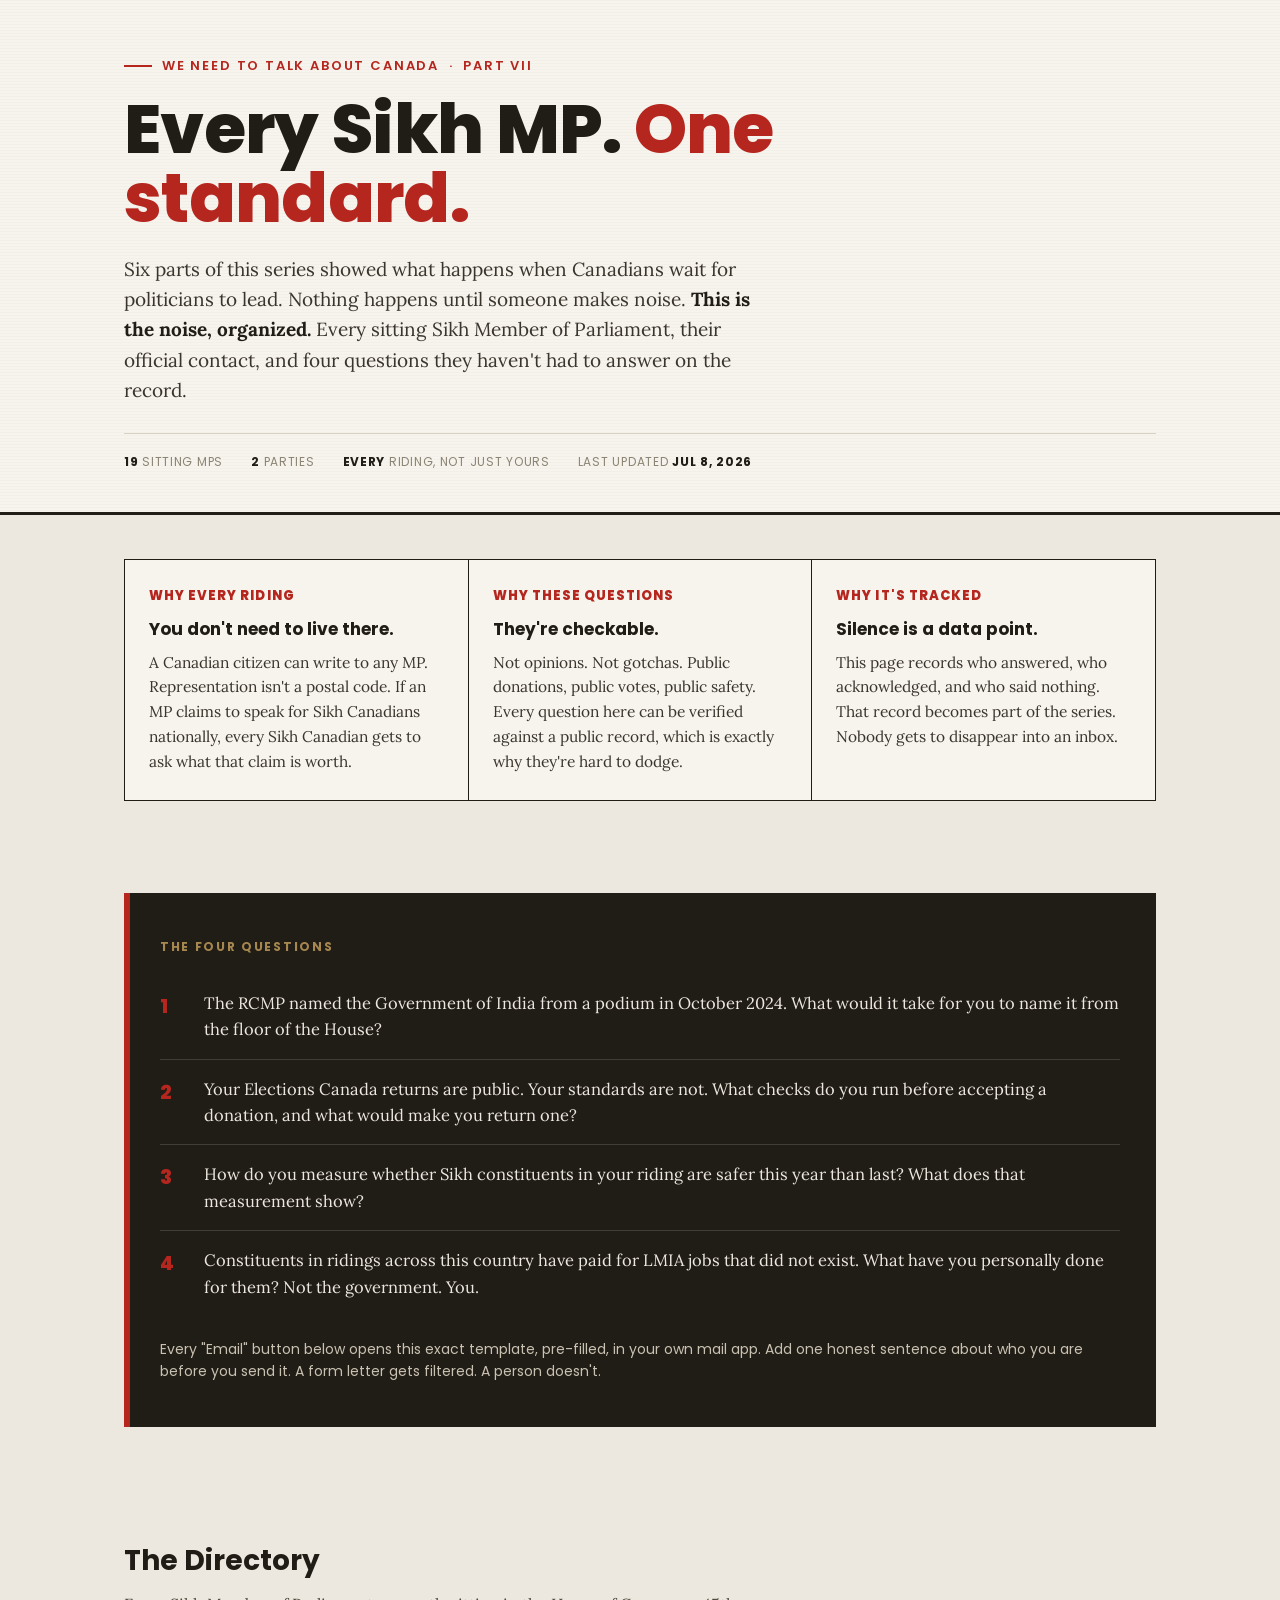
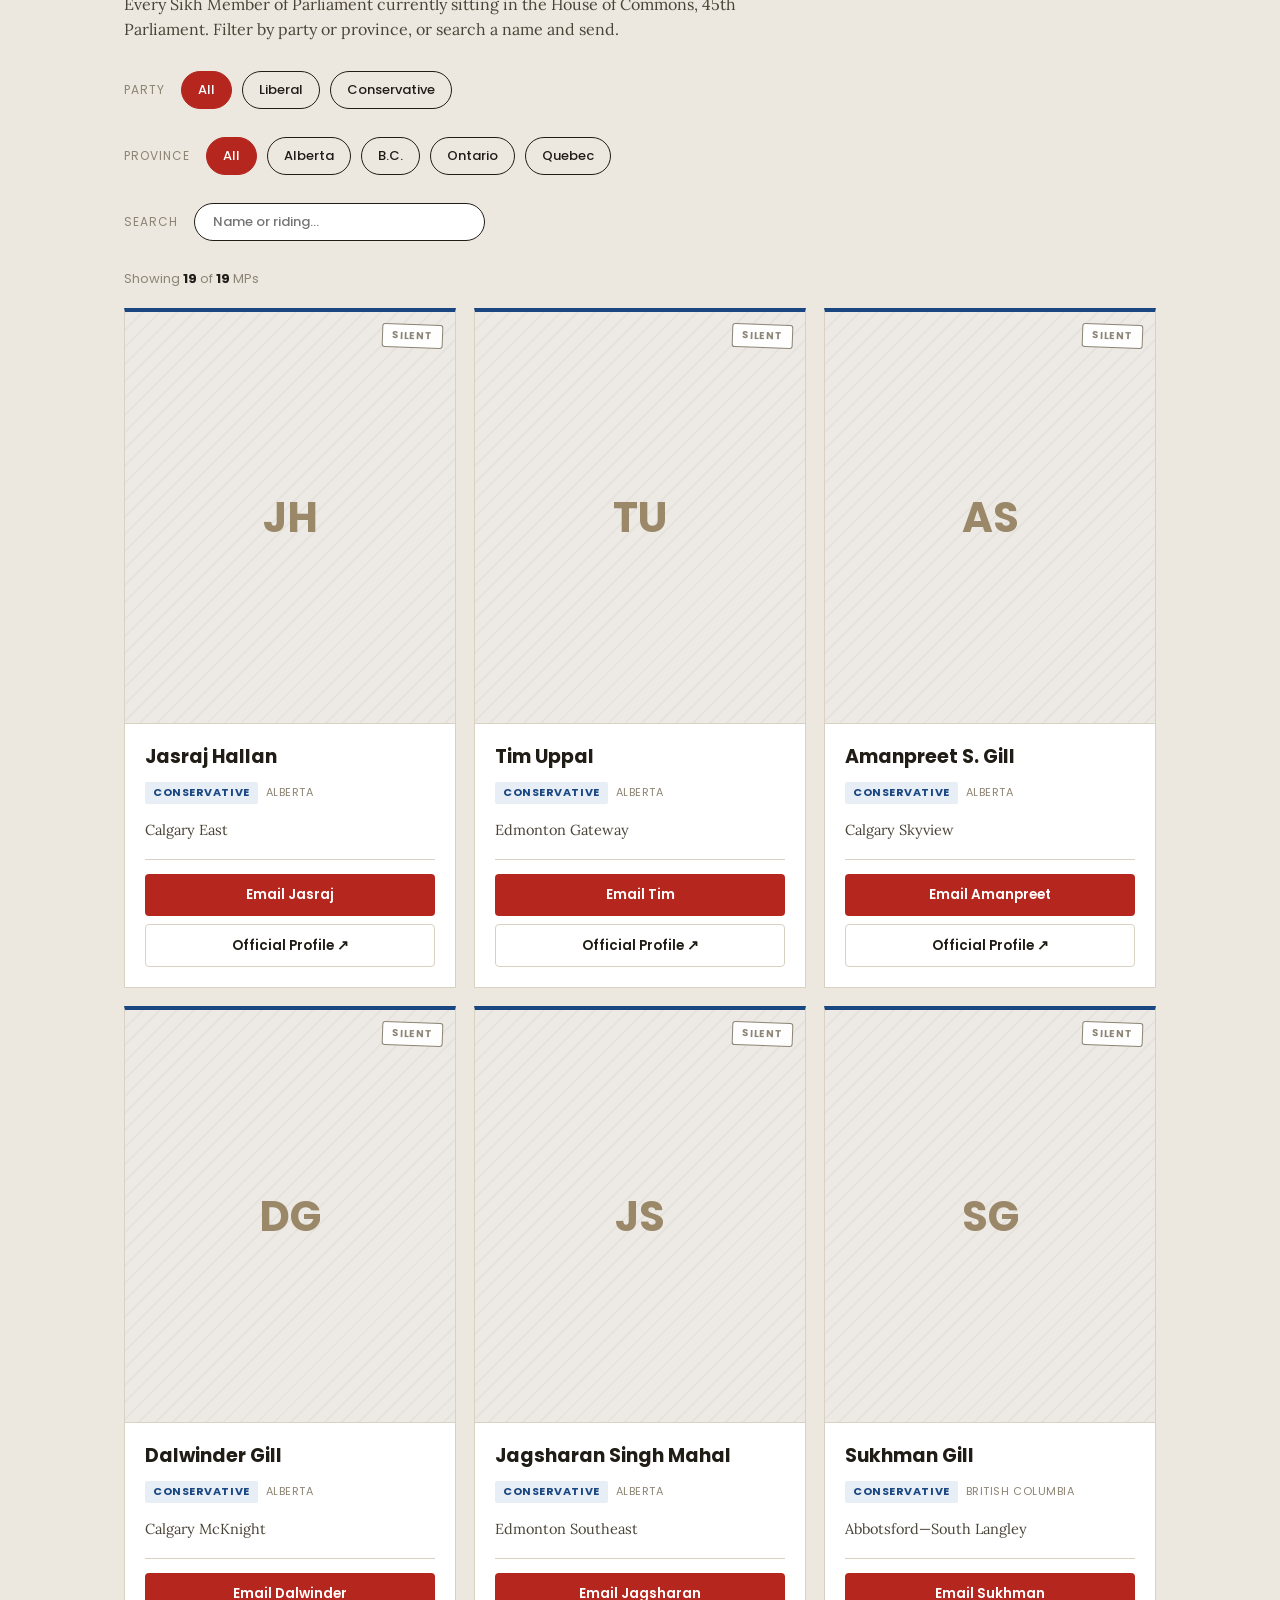
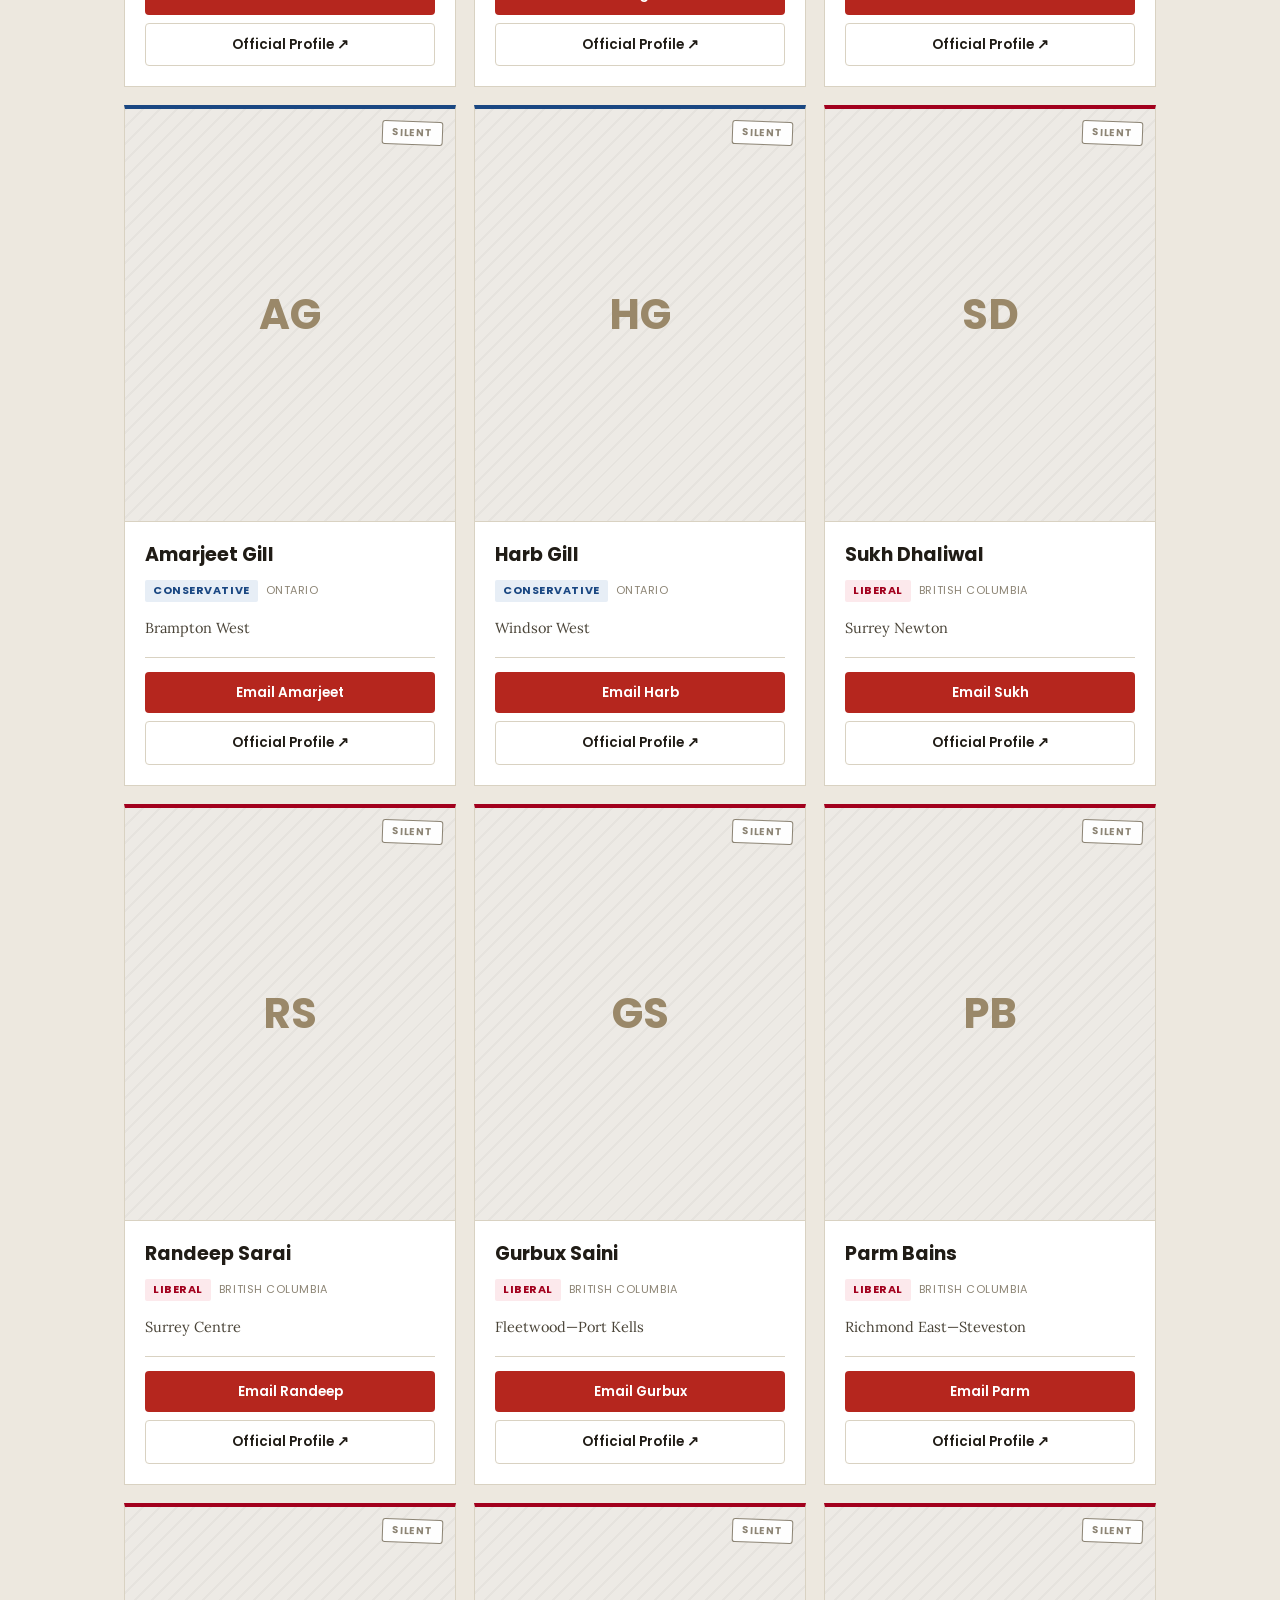
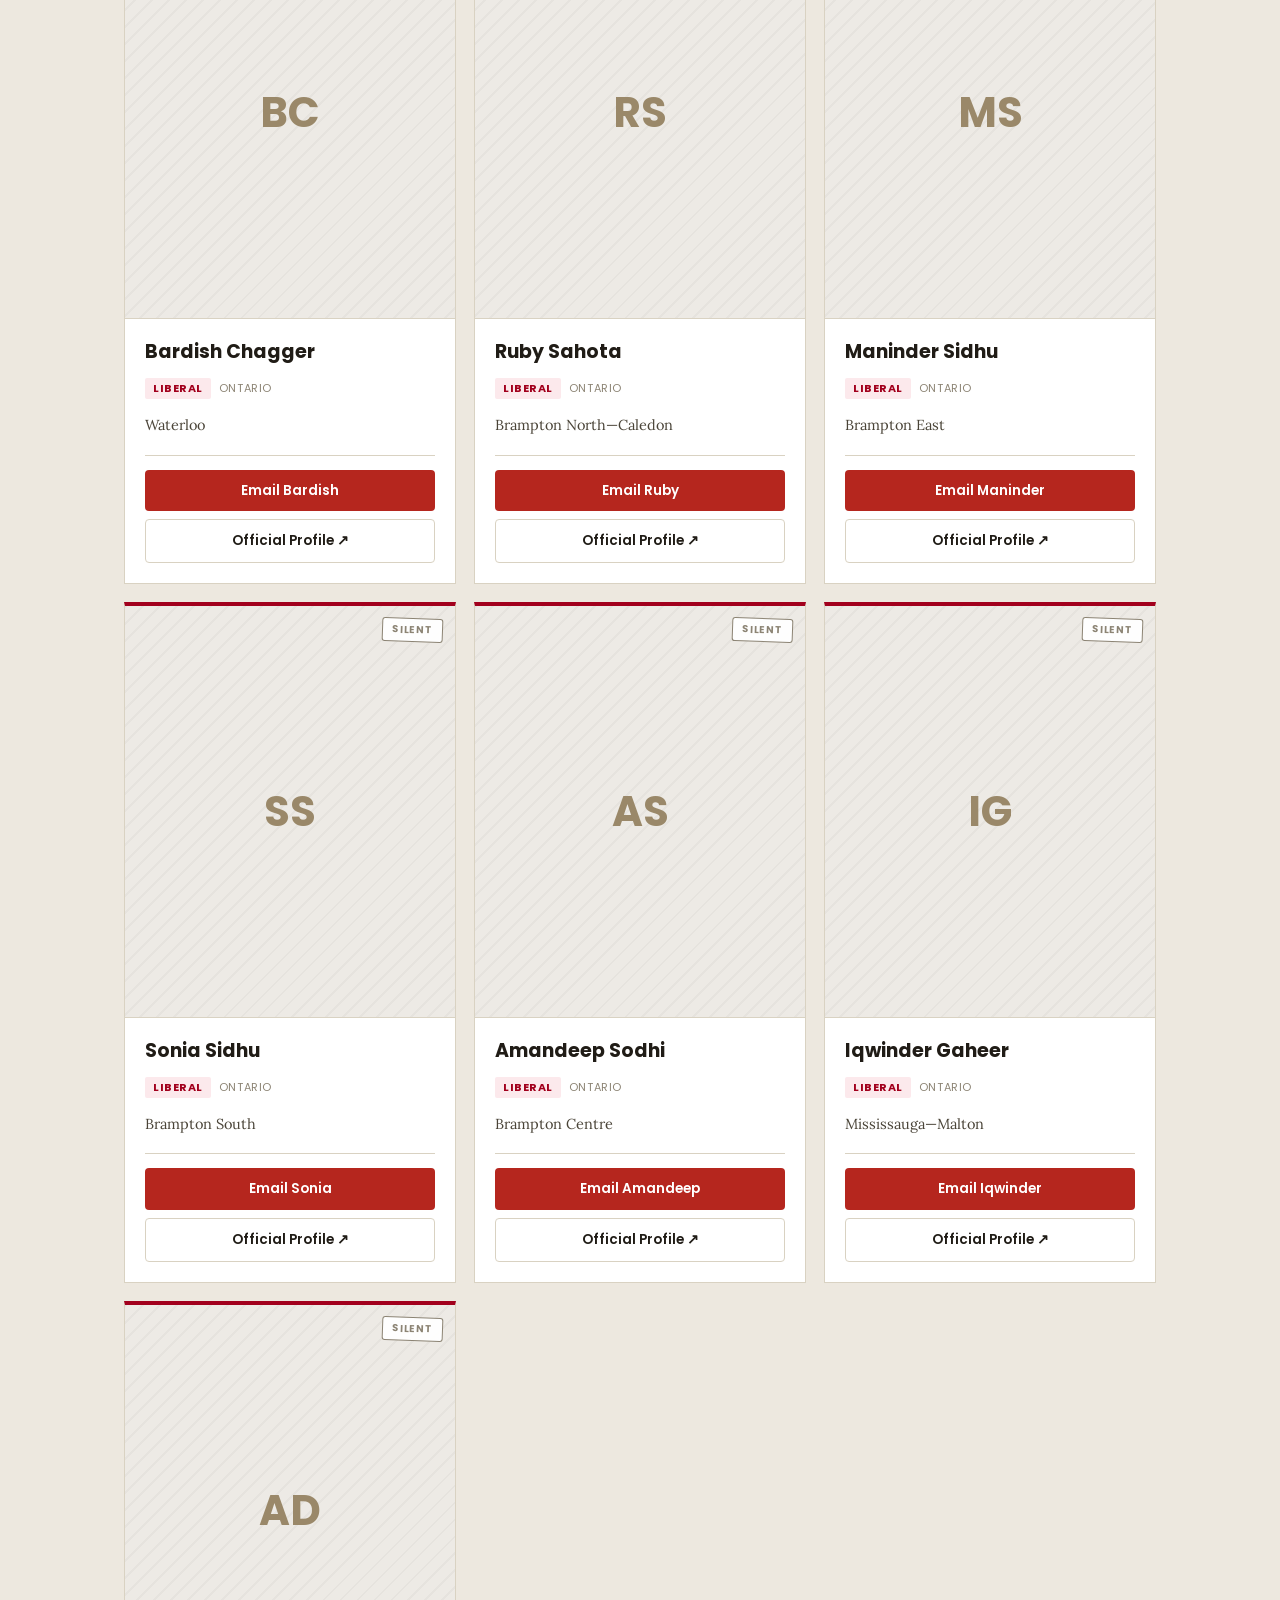
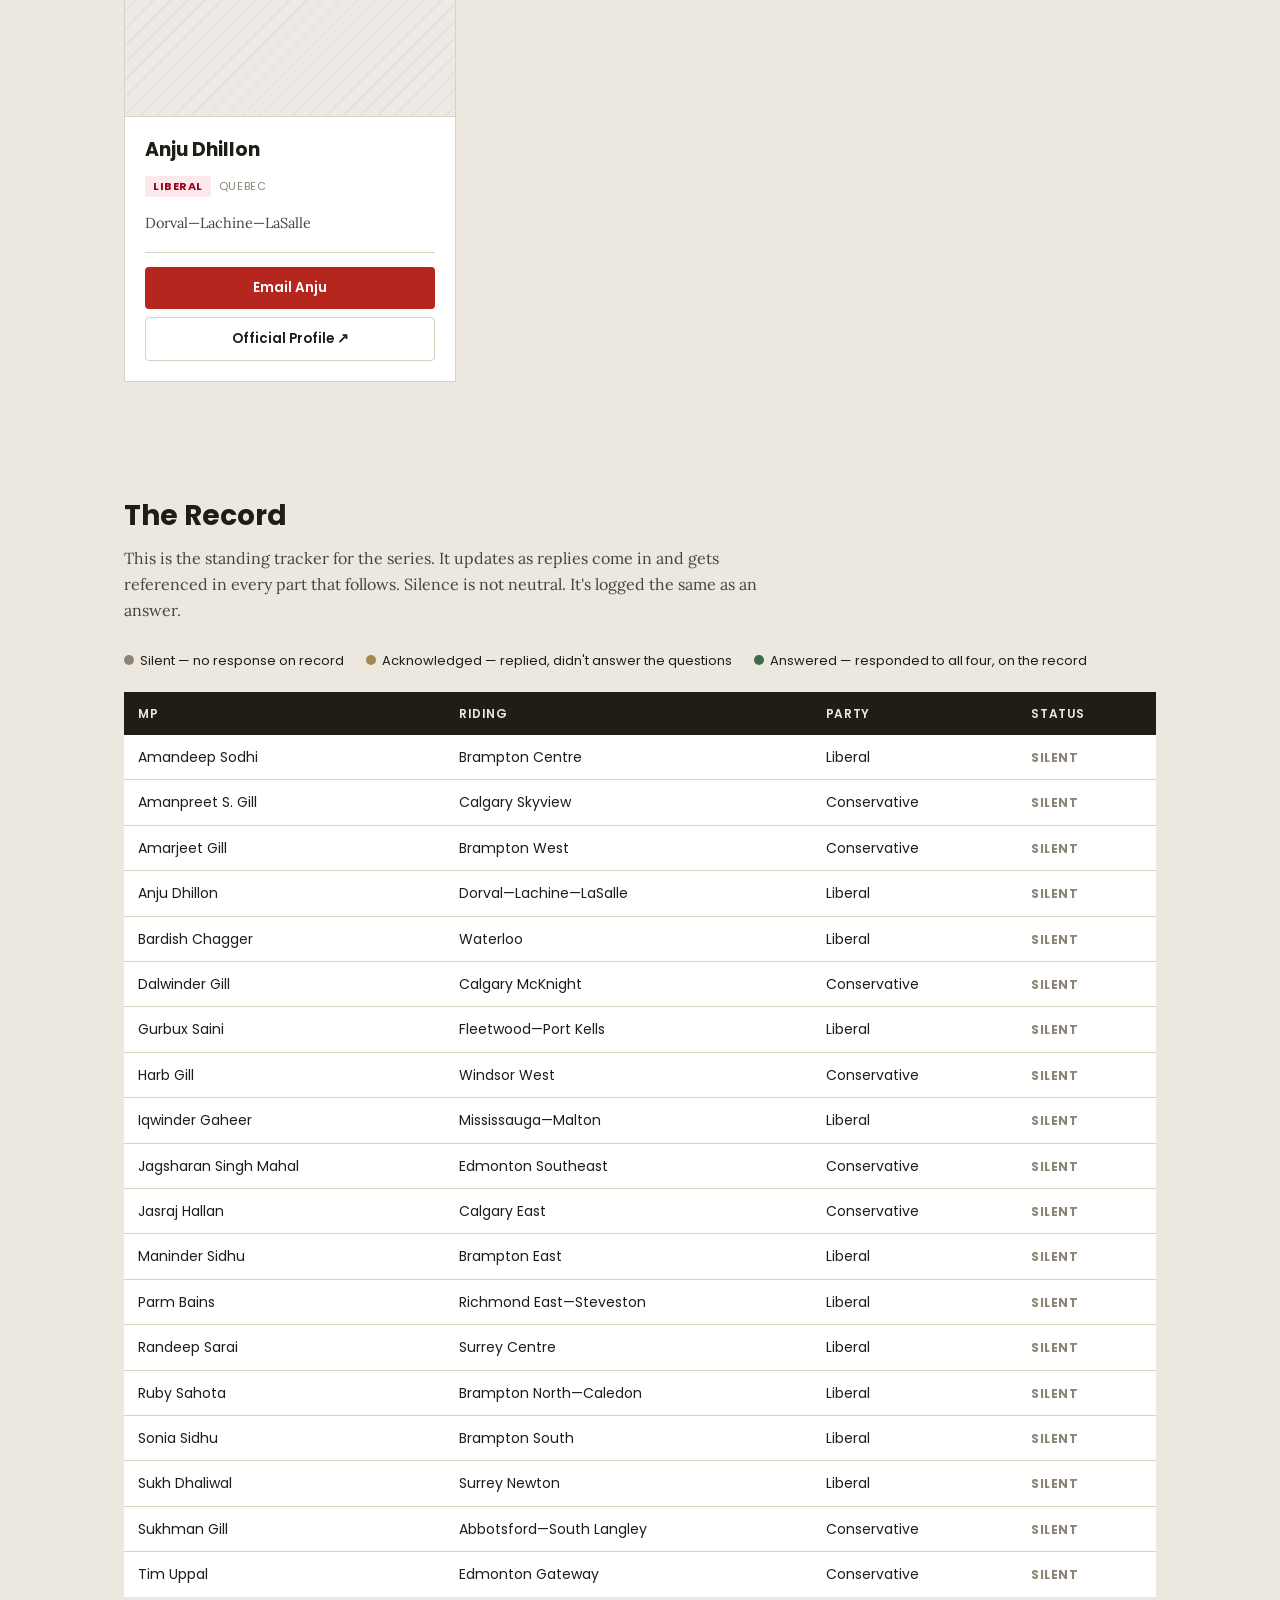
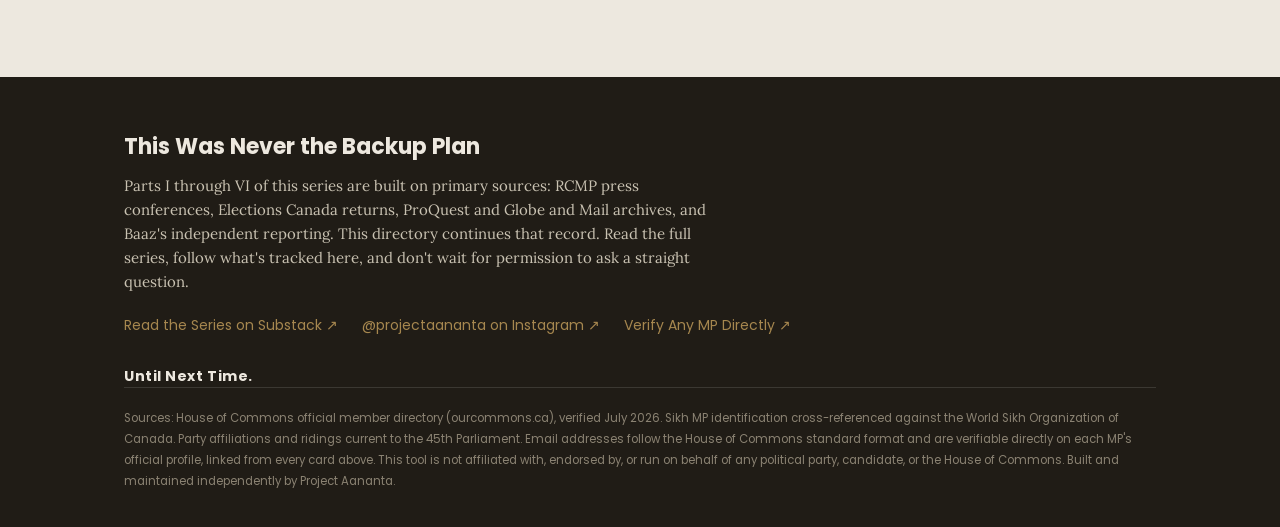
==== index.html @ 853f6602 "Rename index(2).html to index.html" ====
<!DOCTYPE html>
<html lang="en">
<head>
<meta charset="UTF-8">
<meta name="viewport" content="width=device-width, initial-scale=1.0">
<title>The Standard — We Need to Talk About Canada</title>
<meta name="description" content="Every sitting Sikh Member of Parliament in Canada, in one place. Ask where they stand on foreign interference, donations, and Sikh Canadian safety.">
<link rel="preconnect" href="https://fonts.googleapis.com">
<link rel="preconnect" href="https://fonts.gstatic.com" crossorigin>
<link href="https://fonts.googleapis.com/css2?family=Poppins:wght@400;500;600;700;800&family=Lora:ital,wght@0,400;0,500;0,600;1,400&display=swap" rel="stylesheet">
<style>
  :root{
    --cream:#EDE8DF;
    --paper:#F7F4EE;
    --ink:#201C16;
    --red:#B5261E;
    --red-deep:#8C1B15;
    --brass:#A6874F;
    --line:#D9D2C2;
    --white:#FFFFFF;
    --silent:#8C8474;
    --answered:#3F6B4C;
    --ack:#A6874F;
  }
  *{box-sizing:border-box; margin:0; padding:0;}
  html{scroll-behavior:smooth;}
  body{
    background:var(--cream);
    color:var(--ink);
    font-family:'Lora', serif;
    line-height:1.6;
    -webkit-font-smoothing:antialiased;
  }
  ::selection{background:var(--red); color:var(--white);}
  a{color:inherit;}
  .wrap{max-width:1080px; margin:0 auto; padding:0 24px;}

  /* ---------- MASTHEAD ---------- */
  header.masthead{
    border-bottom:3px solid var(--ink);
    background:
      repeating-linear-gradient(180deg, rgba(0,0,0,0.02) 0px, rgba(0,0,0,0.02) 1px, transparent 1px, transparent 3px),
      var(--paper);
    padding:56px 0 40px;
  }
  .eyebrow{
    font-family:'Poppins', sans-serif;
    font-weight:600;
    font-size:13px;
    letter-spacing:.14em;
    text-transform:uppercase;
    color:var(--red);
    display:flex;
    align-items:center;
    gap:10px;
    margin-bottom:18px;
  }
  .eyebrow::before{
    content:"";
    width:28px; height:2px;
    background:var(--red);
    display:inline-block;
  }
  h1.title{
    font-family:'Poppins', sans-serif;
    font-weight:800;
    font-size:clamp(38px, 6vw, 68px);
    line-height:1.02;
    letter-spacing:-.01em;
    margin-bottom:20px;
    max-width:820px;
  }
  h1.title em{
    font-style:normal;
    color:var(--red);
  }
  .dek{
    font-family:'Lora', serif;
    font-size:19px;
    max-width:640px;
    color:#3a352c;
    margin-bottom:28px;
  }
  .dek strong{color:var(--ink);}
  .masthead-meta{
    display:flex; flex-wrap:wrap; gap:28px;
    font-family:'Poppins', sans-serif;
    font-size:12px;
    letter-spacing:.06em;
    text-transform:uppercase;
    color:var(--silent);
    border-top:1px solid var(--line);
    padding-top:18px;
  }
  .masthead-meta b{color:var(--ink);}

  /* ---------- SECTION GENERIC ---------- */
  section{padding:56px 0;}
  section.tight{padding:36px 0;}
  h2.section-title{
    font-family:'Poppins', sans-serif;
    font-weight:700;
    font-size:28px;
    margin-bottom:8px;
  }
  .section-sub{
    color:#4a4438;
    max-width:680px;
    margin-bottom:28px;
  }

  /* ---------- WHY / HOW IT WORKS ---------- */
  .principle-row{
    display:grid;
    grid-template-columns:repeat(3, 1fr);
    gap:1px;
    background:var(--ink);
    border:1px solid var(--ink);
    margin-top:8px;
  }
  .principle{
    background:var(--paper);
    padding:26px 24px;
  }
  .principle .num{
    font-family:'Poppins', sans-serif;
    font-weight:800;
    font-size:13px;
    color:var(--red);
    letter-spacing:.08em;
    margin-bottom:10px;
  }
  .principle p{font-size:15.5px; color:#3a352c;}
  .principle strong{color:var(--ink); font-family:'Poppins',sans-serif; font-size:17px; display:block; margin-bottom:6px;}

  /* ---------- THE QUESTIONS ---------- */
  .questions-block{
    background:var(--ink);
    color:var(--cream);
    padding:44px 36px;
    position:relative;
  }
  .questions-block::before{
    content:"";
    position:absolute; top:0; left:0; bottom:0;
    width:6px;
    background:var(--red);
  }
  .questions-block h3{
    font-family:'Poppins', sans-serif;
    font-size:12px;
    letter-spacing:.14em;
    text-transform:uppercase;
    color:var(--brass);
    margin-bottom:18px;
  }
  .q-list{list-style:none;}
  .q-list li{
    display:flex;
    gap:16px;
    padding:16px 0;
    border-top:1px solid rgba(255,255,255,.14);
    font-size:16.5px;
  }
  .q-list li:first-child{border-top:none;}
  .q-num{
    font-family:'Poppins', sans-serif;
    font-weight:800;
    font-size:20px;
    color:var(--red);
    min-width:28px;
  }
  .questions-note{
    margin-top:22px;
    font-size:14px;
    color:#c9c2b2;
    font-family:'Poppins', sans-serif;
    line-height:1.6;
  }

  /* ---------- CONTROLS ---------- */
  .controls{
    display:flex; flex-wrap:wrap;
    gap:10px;
    margin-bottom:28px;
    align-items:center;
  }
  .controls .label{
    font-family:'Poppins', sans-serif;
    font-size:12px;
    text-transform:uppercase;
    letter-spacing:.08em;
    color:var(--silent);
    margin-right:6px;
  }
  button.filter-btn, input.search-box{
    font-family:'Poppins', sans-serif;
    font-size:13px;
    font-weight:500;
    border:1.5px solid var(--ink);
    background:transparent;
    color:var(--ink);
    padding:8px 16px;
    border-radius:20px;
    cursor:pointer;
    transition:.15s;
  }
  button.filter-btn:hover{background:var(--ink); color:var(--cream);}
  button.filter-btn.active{background:var(--red); border-color:var(--red); color:var(--white);}
  input.search-box{
    border-radius:20px;
    padding:8px 18px;
    min-width:220px;
    background:var(--white);
  }
  input.search-box:focus{outline:2px solid var(--red); outline-offset:1px;}

  .count-line{
    font-family:'Poppins', sans-serif;
    font-size:13px;
    color:var(--silent);
    margin-bottom:18px;
  }
  .count-line b{color:var(--ink);}

  /* ---------- MP GRID ---------- */
  .mp-grid{
    display:grid;
    grid-template-columns:repeat(auto-fill, minmax(280px, 1fr));
    gap:18px;
  }
  .mp-card{
    background:var(--white);
    border:1px solid var(--line);
    border-top:4px solid var(--brass);
    padding:0 20px 20px;
    display:flex;
    flex-direction:column;
    gap:10px;
    position:relative;
  }
  .mp-card.party-lib{border-top-color:#A2001D;}
  .mp-card.party-cpc{border-top-color:#1A4782;}

  .mp-photo-wrap{
    position:relative;
    margin:0 -20px 4px;
    aspect-ratio:4/5;
    overflow:hidden;
    background:var(--cream);
    border-bottom:1px solid var(--line);
  }
  .mp-photo{
    width:100%; height:100%;
    object-fit:contain;
    object-position:center;
    display:block;
    filter:grayscale(45%) contrast(1.02);
    transition:filter .2s;
  }
  .mp-card:hover .mp-photo{filter:grayscale(0%) contrast(1.02);}
  .mp-photo-fallback{
    display:flex;
    align-items:center;
    justify-content:center;
    font-family:'Poppins', sans-serif;
    font-weight:700;
    font-size:42px;
    color:var(--brass);
    background:
      repeating-linear-gradient(135deg, rgba(0,0,0,0.03) 0px, rgba(0,0,0,0.03) 2px, transparent 2px, transparent 12px),
      var(--cream);
  }

  .status-stamp{
    position:absolute;
    top:12px; right:12px;
    font-family:'Poppins', sans-serif;
    font-size:10px;
    font-weight:700;
    letter-spacing:.08em;
    text-transform:uppercase;
    padding:3px 9px;
    background:rgba(255,255,255,.95);
    border:1.5px solid var(--silent);
    color:var(--silent);
    border-radius:3px;
    transform:rotate(2deg);
  }
  .status-stamp.answered{border-color:var(--answered); color:var(--answered);}
  .status-stamp.acknowledged{border-color:var(--ack); color:var(--ack);}

  .mp-name{
    font-family:'Poppins', sans-serif;
    font-weight:700;
    font-size:19px;
    padding-top:4px;
  }
  .mp-riding{
    font-size:14.5px;
    color:#4a4438;
  }
  .mp-meta{
    display:flex; gap:8px; align-items:center;
    font-family:'Poppins', sans-serif;
    font-size:11px;
    text-transform:uppercase;
    letter-spacing:.05em;
    color:var(--silent);
    margin-bottom:4px;
  }
  .party-tag{
    font-weight:700;
    padding:2px 8px;
    border-radius:2px;
  }
  .party-tag.lib{background:#FCE9EC; color:#A2001D;}
  .party-tag.cpc{background:#E7EEF6; color:#1A4782;}

  .mp-actions{
    display:flex; flex-direction:column; gap:8px;
    margin-top:8px;
    border-top:1px solid var(--line);
    padding-top:14px;
  }
  .btn{
    font-family:'Poppins', sans-serif;
    font-size:13.5px;
    font-weight:600;
    text-align:center;
    padding:10px 14px;
    border-radius:4px;
    text-decoration:none;
    display:block;
    transition:.15s;
  }
  .btn-primary{
    background:var(--red);
    color:var(--white);
  }
  .btn-primary:hover{background:var(--red-deep);}
  .btn-ghost{
    border:1.5px solid var(--line);
    color:var(--ink);
  }
  .btn-ghost:hover{border-color:var(--ink);}

  .no-results{
    font-family:'Poppins', sans-serif;
    color:var(--silent);
    padding:40px 0;
    text-align:center;
    grid-column:1/-1;
  }

  /* ---------- TRACKER ---------- */
  .tracker-legend{
    display:flex; gap:22px; flex-wrap:wrap;
    margin-bottom:20px;
    font-family:'Poppins', sans-serif;
    font-size:13px;
  }
  .legend-dot{
    display:inline-block; width:10px; height:10px; border-radius:50%;
    margin-right:6px;
  }
  .dot-silent{background:var(--silent);}
  .dot-ack{background:var(--ack);}
  .dot-answered{background:var(--answered);}

  table.tracker{
    width:100%;
    border-collapse:collapse;
    font-family:'Poppins', sans-serif;
    font-size:14px;
    background:var(--white);
  }
  table.tracker th{
    text-align:left;
    padding:12px 14px;
    background:var(--ink);
    color:var(--cream);
    font-weight:600;
    font-size:12px;
    letter-spacing:.05em;
    text-transform:uppercase;
  }
  table.tracker td{
    padding:11px 14px;
    border-bottom:1px solid var(--line);
  }
  table.tracker tr:last-child td{border-bottom:none;}
  .tstatus{
    font-weight:700;
    font-size:12px;
    text-transform:uppercase;
    letter-spacing:.04em;
  }
  .tstatus.silent{color:var(--silent);}
  .tstatus.acknowledged{color:var(--ack);}
  .tstatus.answered{color:var(--answered);}

  /* ---------- FOOTER ---------- */
  footer{
    background:var(--ink);
    color:var(--cream);
    padding:52px 0 36px;
    margin-top:24px;
  }
  footer .foot-title{
    font-family:'Poppins', sans-serif;
    font-weight:700;
    font-size:22px;
    margin-bottom:10px;
  }
  footer p{color:#c9c2b2; max-width:600px; margin-bottom:20px; font-size:15px;}
  footer .foot-links{
    display:flex; gap:24px; flex-wrap:wrap;
    font-family:'Poppins', sans-serif;
    font-size:14px;
    margin-bottom:28px;
  }
  footer .foot-links a{
    color:var(--brass);
    text-decoration:none;
    border-bottom:1px solid transparent;
  }
  footer .foot-links a:hover{border-color:var(--brass);}
  .foot-sources{
    font-family:'Poppins', sans-serif;
    font-size:11.5px;
    color:#8a8272;
    border-top:1px solid rgba(255,255,255,.12);
    padding-top:20px;
    line-height:1.8;
  }
  .until-next-time{
    font-family:'Poppins', sans-serif;
    font-weight:700;
    font-size:14px;
    color:var(--cream);
    letter-spacing:.04em;
    margin-top:24px;
  }

  @media (max-width: 720px){
    .principle-row{grid-template-columns:1fr;}
    header.masthead{padding:40px 0 30px;}
    .mp-grid{grid-template-columns:repeat(auto-fill, minmax(240px, 1fr));}
    .questions-block{padding:32px 22px;}
  }
  @media (max-width: 480px){
    .mp-grid{grid-template-columns:1fr;}
    .wrap{padding:0 16px;}
    .controls{gap:8px;}
    input.search-box{min-width:0; width:100%;}
  }
</style>
</head>
<body>

<header class="masthead">
  <div class="wrap">
    <div class="eyebrow">We Need to Talk About Canada &nbsp;·&nbsp; Part VII</div>
    <h1 class="title">Every Sikh MP. <em>One standard.</em></h1>
    <p class="dek">Six parts of this series showed what happens when Canadians wait for politicians to lead. Nothing happens until someone makes noise. <strong>This is the noise, organized.</strong> Every sitting Sikh Member of Parliament, their official contact, and four questions they haven't had to answer on the record.</p>
    <div class="masthead-meta">
      <span><b>19</b> sitting MPs</span>
      <span><b>2</b> parties</span>
      <span><b>Every</b> riding, not just yours</span>
      <span>Last updated <b>Jul 8, 2026</b></span>
    </div>
  </div>
</header>

<section class="tight">
  <div class="wrap">
    <div class="principle-row">
      <div class="principle">
        <div class="num">WHY EVERY RIDING</div>
        <p><strong>You don't need to live there.</strong> A Canadian citizen can write to any MP. Representation isn't a postal code. If an MP claims to speak for Sikh Canadians nationally, every Sikh Canadian gets to ask what that claim is worth.</p>
      </div>
      <div class="principle">
        <div class="num">WHY THESE QUESTIONS</div>
        <p><strong>They're checkable.</strong> Not opinions. Not gotchas. Public donations, public votes, public safety. Every question here can be verified against a public record, which is exactly why they're hard to dodge.</p>
      </div>
      <div class="principle">
        <div class="num">WHY IT'S TRACKED</div>
        <p><strong>Silence is a data point.</strong> This page records who answered, who acknowledged, and who said nothing. That record becomes part of the series. Nobody gets to disappear into an inbox.</p>
      </div>
    </div>
  </div>
</section>

<section id="questions">
  <div class="wrap">
    <div class="questions-block">
      <h3>The Four Questions</h3>
      <ul class="q-list">
        <li><span class="q-num">1</span><span>The RCMP named the Government of India from a podium in October 2024. What would it take for you to name it from the floor of the House?</span></li>
        <li><span class="q-num">2</span><span>Your Elections Canada returns are public. Your standards are not. What checks do you run before accepting a donation, and what would make you return one?</span></li>
        <li><span class="q-num">3</span><span>How do you measure whether Sikh constituents in your riding are safer this year than last? What does that measurement show?</span></li>
        <li><span class="q-num">4</span><span>Constituents in ridings across this country have paid for LMIA jobs that did not exist. What have you personally done for them? Not the government. You.</span></li>
      </ul>
      <div class="questions-note">Every "Email" button below opens this exact template, pre-filled, in your own mail app. Add one honest sentence about who you are before you send it. A form letter gets filtered. A person doesn't.</div>
    </div>
  </div>
</section>

<section id="directory">
  <div class="wrap">
    <h2 class="section-title">The Directory</h2>
    <p class="section-sub">Every Sikh Member of Parliament currently sitting in the House of Commons, 45th Parliament. Filter by party or province, or search a name and send.</p>

    <div class="controls">
      <span class="label">Party</span>
      <button class="filter-btn active" data-filter="party" data-value="all">All</button>
      <button class="filter-btn" data-filter="party" data-value="Liberal">Liberal</button>
      <button class="filter-btn" data-filter="party" data-value="Conservative">Conservative</button>
    </div>
    <div class="controls">
      <span class="label">Province</span>
      <button class="filter-btn active" data-filter="province" data-value="all">All</button>
      <button class="filter-btn" data-filter="province" data-value="Alberta">Alberta</button>
      <button class="filter-btn" data-filter="province" data-value="British Columbia">B.C.</button>
      <button class="filter-btn" data-filter="province" data-value="Ontario">Ontario</button>
      <button class="filter-btn" data-filter="province" data-value="Quebec">Quebec</button>
    </div>
    <div class="controls">
      <span class="label">Search</span>
      <input type="text" class="search-box" id="searchBox" placeholder="Name or riding…">
    </div>

    <div class="count-line" id="countLine"></div>

    <div class="mp-grid" id="mpGrid"></div>
  </div>
</section>

<section id="tracker">
  <div class="wrap">
    <h2 class="section-title">The Record</h2>
    <p class="section-sub">This is the standing tracker for the series. It updates as replies come in and gets referenced in every part that follows. Silence is not neutral. It's logged the same as an answer.</p>
    <div class="tracker-legend">
      <span><span class="legend-dot dot-silent"></span>Silent — no response on record</span>
      <span><span class="legend-dot dot-ack"></span>Acknowledged — replied, didn't answer the questions</span>
      <span><span class="legend-dot dot-answered"></span>Answered — responded to all four, on the record</span>
    </div>
    <table class="tracker">
      <thead>
        <tr><th>MP</th><th>Riding</th><th>Party</th><th>Status</th></tr>
      </thead>
      <tbody id="trackerBody"></tbody>
    </table>
  </div>
</section>

<footer>
  <div class="wrap">
    <div class="foot-title">This Was Never the Backup Plan</div>
    <p>Parts I through VI of this series are built on primary sources: RCMP press conferences, Elections Canada returns, ProQuest and Globe and Mail archives, and Baaz's independent reporting. This directory continues that record. Read the full series, follow what's tracked here, and don't wait for permission to ask a straight question.</p>
    <div class="foot-links">
      <a href="#" target="_blank">Read the Series on Substack &#8599;</a>
      <a href="https://instagram.com/projectaananta" target="_blank">@projectaananta on Instagram &#8599;</a>
      <a href="https://www.ourcommons.ca/members/en/addresses" target="_blank">Verify Any MP Directly &#8599;</a>
    </div>
    <div class="until-next-time">Until Next Time.</div>
    <div class="foot-sources">
      Sources: House of Commons official member directory (ourcommons.ca), verified July 2026. Sikh MP identification cross-referenced against the World Sikh Organization of Canada. Party affiliations and ridings current to the 45th Parliament. Email addresses follow the House of Commons standard format and are verifiable directly on each MP's official profile, linked from every card above. This tool is not affiliated with, endorsed by, or run on behalf of any political party, candidate, or the House of Commons. Built and maintained independently by Project Aananta.
    </div>
  </div>
</footer>

<script>
// ============================================================
// MP DATA
// Source: House of Commons official directory (ourcommons.ca),
// cross-referenced against World Sikh Organization of Canada.
// Verified July 2026, 45th Parliament.
//
// To update tracker status after an MP responds, change the
// "status" field below to "acknowledged" or "answered".
// ============================================================
const PHOTO_BASE = "https://www.ourcommons.ca/Content/Parliamentarians/Images/OfficialMPPhotos/45/";

const MPS = [
  { name:"Jasraj Hallan", riding:"Calgary East", province:"Alberta", party:"Conservative", email:"Jasraj.Hallan@parl.gc.ca", profile:"https://www.ourcommons.ca/members/en/jasraj-hallan(105630)", photo:PHOTO_BASE+"HallanJasrajSingh_CPC.jpg", status:"silent" },
  { name:"Tim Uppal", riding:"Edmonton Gateway", province:"Alberta", party:"Conservative", email:"Tim.Uppal@parl.gc.ca", profile:"https://www.ourcommons.ca/members/en/tim-uppal(30645)", photo:PHOTO_BASE+"UppalTim_CPC.jpg", status:"silent" },
  { name:"Amanpreet S. Gill", riding:"Calgary Skyview", province:"Alberta", party:"Conservative", email:"Amanpreet.Gill@parl.gc.ca", profile:"https://www.ourcommons.ca/members/en/amanpreet-s-gill(123418)", photo:PHOTO_BASE+"GillAmanpreet_CPC.jpg", status:"silent" },
  { name:"Dalwinder Gill", riding:"Calgary McKnight", province:"Alberta", party:"Conservative", email:"Dalwinder.Gill@parl.gc.ca", profile:"https://www.ourcommons.ca/members/en/dalwinder-gill(123401)", photo:PHOTO_BASE+"GillDalwinder_CPC.jpg", status:"silent" },
  { name:"Jagsharan Singh Mahal", riding:"Edmonton Southeast", province:"Alberta", party:"Conservative", email:"Jagsharan.Mahal@parl.gc.ca", profile:"https://www.ourcommons.ca/members/en/jagsharan-singh-mahal(123455)", photo:PHOTO_BASE+"MahalJagsharanSingh_CPC.jpg", status:"silent" },
  { name:"Sukhman Gill", riding:"Abbotsford—South Langley", province:"British Columbia", party:"Conservative", email:"Sukhman.Gill@parl.gc.ca", profile:"https://www.ourcommons.ca/members/en/sukhman-gill(123517)", photo:PHOTO_BASE+"GillSukhman_CPC.jpg", status:"silent" },
  { name:"Amarjeet Gill", riding:"Brampton West", province:"Ontario", party:"Conservative", email:"Amarjeet.Gill@parl.gc.ca", profile:"https://www.ourcommons.ca/members/en/amarjeet-gill(122825)", photo:PHOTO_BASE+"GillAmarjeet_CPC.jpg", status:"silent" },
  { name:"Harb Gill", riding:"Windsor West", province:"Ontario", party:"Conservative", email:"Harb.Gill@parl.gc.ca", profile:"https://www.ourcommons.ca/members/en/harb-gill(123272)", photo:PHOTO_BASE+"GillHarb_CPC.jpg", status:"silent" },
  { name:"Sukh Dhaliwal", riding:"Surrey Newton", province:"British Columbia", party:"Liberal", email:"Sukh.Dhaliwal@parl.gc.ca", profile:"https://www.ourcommons.ca/members/en/sukh-dhaliwal(31098)", photo:PHOTO_BASE+"DhaliwalSukh_Lib.jpg", status:"silent" },
  { name:"Randeep Sarai", riding:"Surrey Centre", province:"British Columbia", party:"Liberal", email:"Randeep.Sarai@parl.gc.ca", profile:"https://www.ourcommons.ca/members/en/randeep-sarai(89339)", photo:PHOTO_BASE+"SaraiRandeep_Lib.jpg", status:"silent" },
  { name:"Gurbux Saini", riding:"Fleetwood—Port Kells", province:"British Columbia", party:"Liberal", email:"Gurbux.Saini@parl.gc.ca", profile:"https://www.ourcommons.ca/members/en/gurbux-saini(1422)", photo:PHOTO_BASE+"SainiGurbux_Lib.jpg", status:"silent" },
  { name:"Parm Bains", riding:"Richmond East—Steveston", province:"British Columbia", party:"Liberal", email:"Parm.Bains@parl.gc.ca", profile:"https://www.ourcommons.ca/members/en/parm-bains(111067)", photo:PHOTO_BASE+"BainsParm_Lib.jpg", status:"silent" },
  { name:"Bardish Chagger", riding:"Waterloo", province:"Ontario", party:"Liberal", email:"Bardish.Chagger@parl.gc.ca", profile:"https://www.ourcommons.ca/members/en/bardish-chagger(89000)", photo:PHOTO_BASE+"ChaggerBardish_Lib.jpg", status:"silent" },
  { name:"Ruby Sahota", riding:"Brampton North—Caledon", province:"Ontario", party:"Liberal", email:"Ruby.Sahota@parl.gc.ca", profile:"https://www.ourcommons.ca/members/en/ruby-sahota(88698)", photo:PHOTO_BASE+"SahotaRuby_Lib.jpg", status:"silent" },
  { name:"Maninder Sidhu", riding:"Brampton East", province:"Ontario", party:"Liberal", email:"Maninder.Sidhu@parl.gc.ca", profile:"https://www.ourcommons.ca/members/en/maninder-sidhu(105045)", photo:PHOTO_BASE+"SidhuManinder_Lib.jpg", status:"silent" },
  { name:"Sonia Sidhu", riding:"Brampton South", province:"Ontario", party:"Liberal", email:"Sonia.Sidhu@parl.gc.ca", profile:"https://www.ourcommons.ca/members/en/sonia-sidhu(88703)", photo:PHOTO_BASE+"SidhuSonia_Lib.jpg", status:"silent" },
  { name:"Amandeep Sodhi", riding:"Brampton Centre", province:"Ontario", party:"Liberal", email:"Amandeep.Sodhi@parl.gc.ca", profile:"https://www.ourcommons.ca/members/en/amandeep-sodhi(122801)", photo:PHOTO_BASE+"SodhiAmandeep_Lib.jpg", status:"silent" },
  { name:"Iqwinder Gaheer", riding:"Mississauga—Malton", province:"Ontario", party:"Liberal", email:"Iqwinder.Gaheer@parl.gc.ca", profile:"https://www.ourcommons.ca/members/en/iqwinder-gaheer(110534)", photo:PHOTO_BASE+"GaheerIqwinder_Lib.jpg", status:"silent" },
  { name:"Anju Dhillon", riding:"Dorval—Lachine—LaSalle", province:"Quebec", party:"Liberal", email:"Anju.Dhillon@parl.gc.ca", profile:"https://www.ourcommons.ca/members/en/anju-dhillon(88453)", photo:PHOTO_BASE+"DhillonAnju_Lib.jpg", status:"silent" },
];

const TEMPLATE_SUBJECT = "Foreign interference, donations, and Sikh Canadian safety — a constituent question";

function templateBody(mp){
  return `[Add one sentence here about who you are and why this matters to you. A personal line gets read. A form letter gets filtered.]

Dear ${mp.name},

This series has recorded what politicians say and what they do, and it doesn't always match. I'm not assuming you have no answers. I'm assuming nobody has asked you these questions in public.

1. The RCMP named the Government of India from a podium in October 2024. What would it take for you to name it from the floor of the House?

2. Your Elections Canada returns are public. Your standards are not. What checks do you run before accepting a donation, and what would make you return one?

3. How do you measure whether Sikh constituents in your riding are safer this year than last? What does that measurement show?

4. Constituents in ridings across this country have paid for LMIA jobs that did not exist. What have you personally done for them? Not the government. You.

This series records what politicians do. Silence is something you do too.

I'd appreciate a response on the record.`;
}

function mailto(mp){
  const subject = encodeURIComponent(TEMPLATE_SUBJECT);
  const body = encodeURIComponent(templateBody(mp));
  return `mailto:${mp.email}?subject=${subject}&body=${body}`;
}

function partyClass(party){
  return party === "Liberal" ? "lib" : "cpc";
}
function partyTagClass(party){
  return party === "Liberal" ? "lib" : "cpc";
}
function statusLabel(status){
  if(status === "answered") return "Answered";
  if(status === "acknowledged") return "Acknowledged";
  return "Silent";
}

let activeParty = "all";
let activeProvince = "all";
let searchTerm = "";

function renderGrid(){
  const grid = document.getElementById("mpGrid");
  const filtered = MPS.filter(mp => {
    const partyMatch = activeParty === "all" || mp.party === activeParty;
    const provMatch = activeProvince === "all" || mp.province === activeProvince;
    const term = searchTerm.trim().toLowerCase();
    const searchMatch = !term || mp.name.toLowerCase().includes(term) || mp.riding.toLowerCase().includes(term);
    return partyMatch && provMatch && searchMatch;
  });

  document.getElementById("countLine").innerHTML = `Showing <b>${filtered.length}</b> of <b>${MPS.length}</b> MPs`;

  if(filtered.length === 0){
    grid.innerHTML = `<div class="no-results">No one matches that filter. Try clearing the search or widening the province.</div>`;
    return;
  }

  grid.innerHTML = filtered.map(mp => {
    const initials = mp.name.split(" ").map(w => w[0]).join("").slice(0,2).toUpperCase();
    return `
    <div class="mp-card party-${partyClass(mp.party)}">
      <div class="mp-photo-wrap">
        <img class="mp-photo" src="${mp.photo}" alt="Official photo of ${mp.name}" loading="lazy"
             onerror="this.onerror=null; this.replaceWith(Object.assign(document.createElement('div'), {className:'mp-photo mp-photo-fallback', textContent:'${initials}'}));">
        <div class="status-stamp ${mp.status}">${statusLabel(mp.status)}</div>
      </div>
      <div class="mp-name">${mp.name}</div>
      <div class="mp-meta">
        <span class="party-tag ${partyTagClass(mp.party)}">${mp.party}</span>
        <span>${mp.province}</span>
      </div>
      <div class="mp-riding">${mp.riding}</div>
      <div class="mp-actions">
        <a class="btn btn-primary" href="${mailto(mp)}">Email ${mp.name.split(" ")[0]}</a>
        <a class="btn btn-ghost" href="${mp.profile}" target="_blank" rel="noopener">Official Profile &#8599;</a>
      </div>
    </div>
  `;
  }).join("");
}

function renderTracker(){
  const body = document.getElementById("trackerBody");
  const sorted = [...MPS].sort((a,b) => a.name.localeCompare(b.name));
  body.innerHTML = sorted.map(mp => `
    <tr>
      <td>${mp.name}</td>
      <td>${mp.riding}</td>
      <td>${mp.party}</td>
      <td><span class="tstatus ${mp.status}">${statusLabel(mp.status)}</span></td>
    </tr>
  `).join("");
}

document.querySelectorAll('.filter-btn').forEach(btn => {
  btn.addEventListener('click', () => {
    const filterType = btn.dataset.filter;
    const value = btn.dataset.value;
    const siblings = document.querySelectorAll(`.filter-btn[data-filter="${filterType}"]`);
    siblings.forEach(s => s.classList.remove('active'));
    btn.classList.add('active');
    if(filterType === 'party') activeParty = value;
    if(filterType === 'province') activeProvince = value;
    renderGrid();
  });
});

document.getElementById('searchBox').addEventListener('input', (e) => {
  searchTerm = e.target.value;
  renderGrid();
});

renderGrid();
renderTracker();
</script>

</body>
</html>
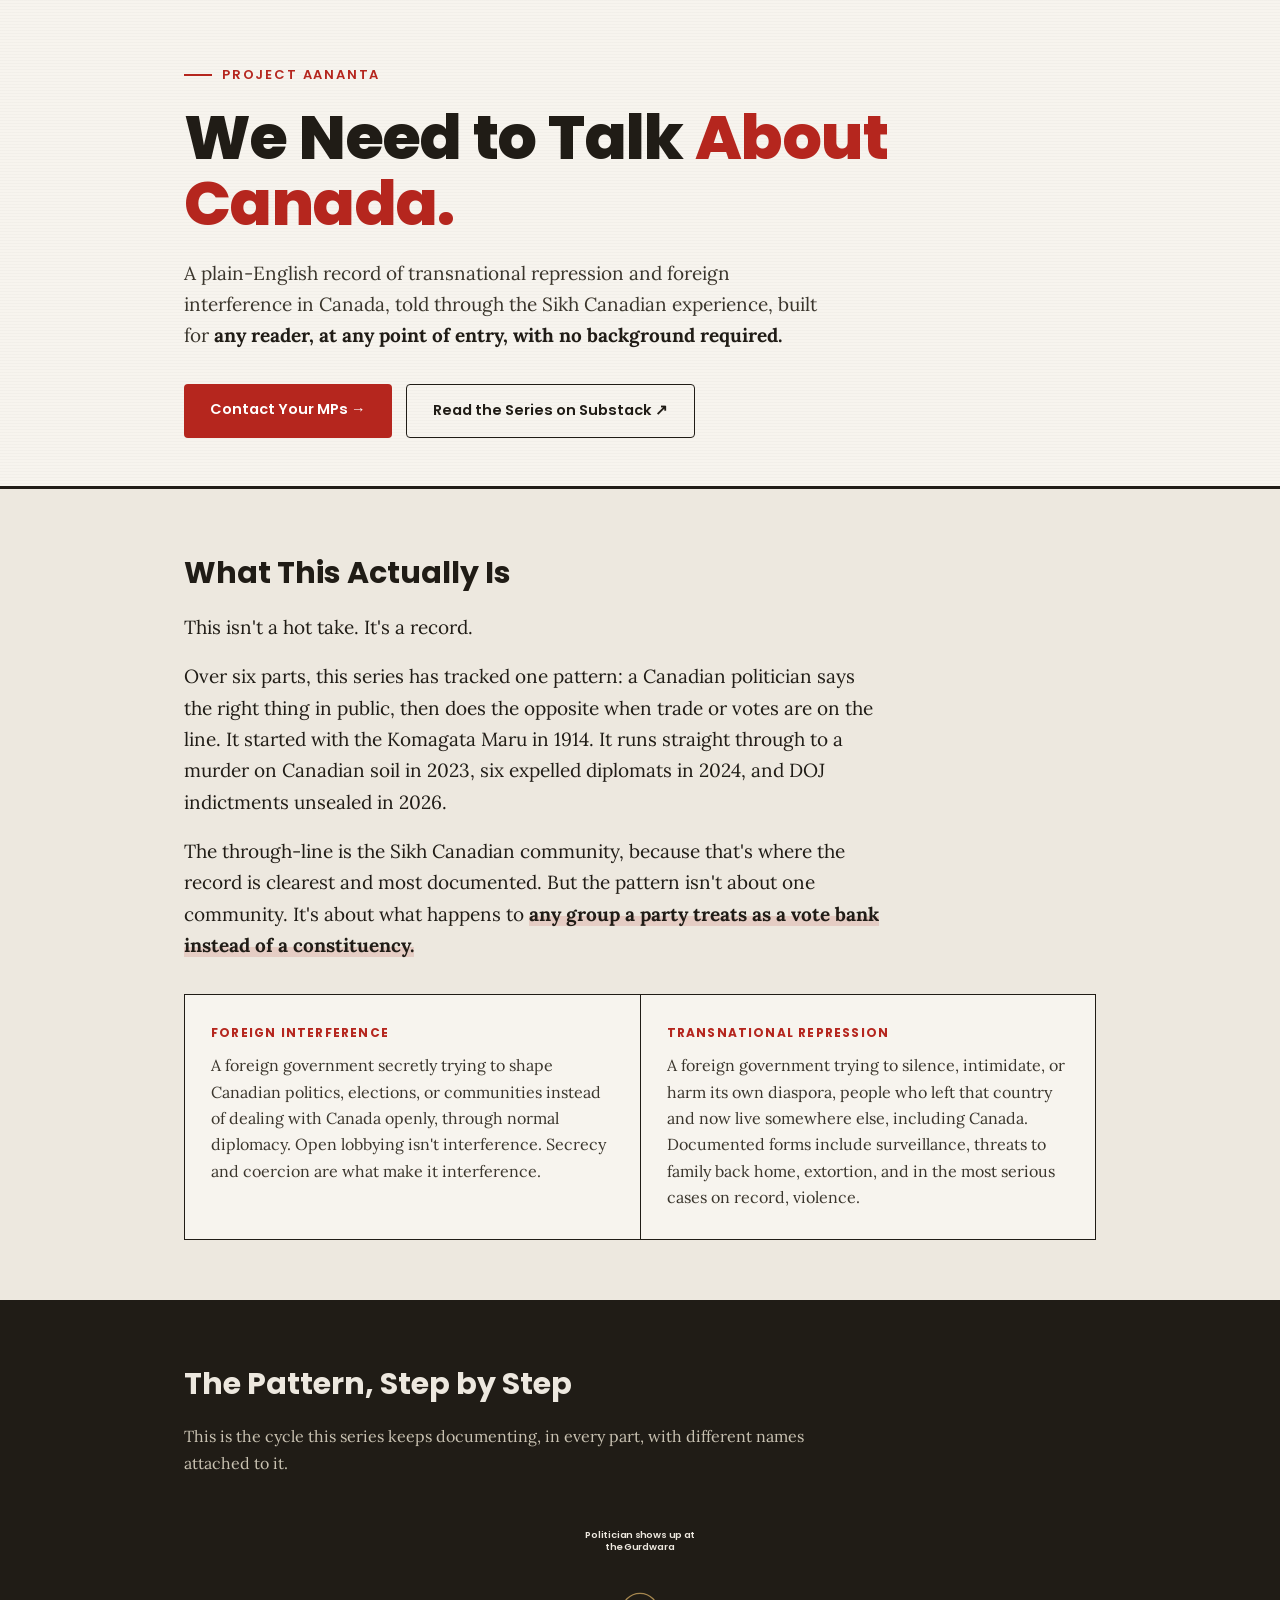
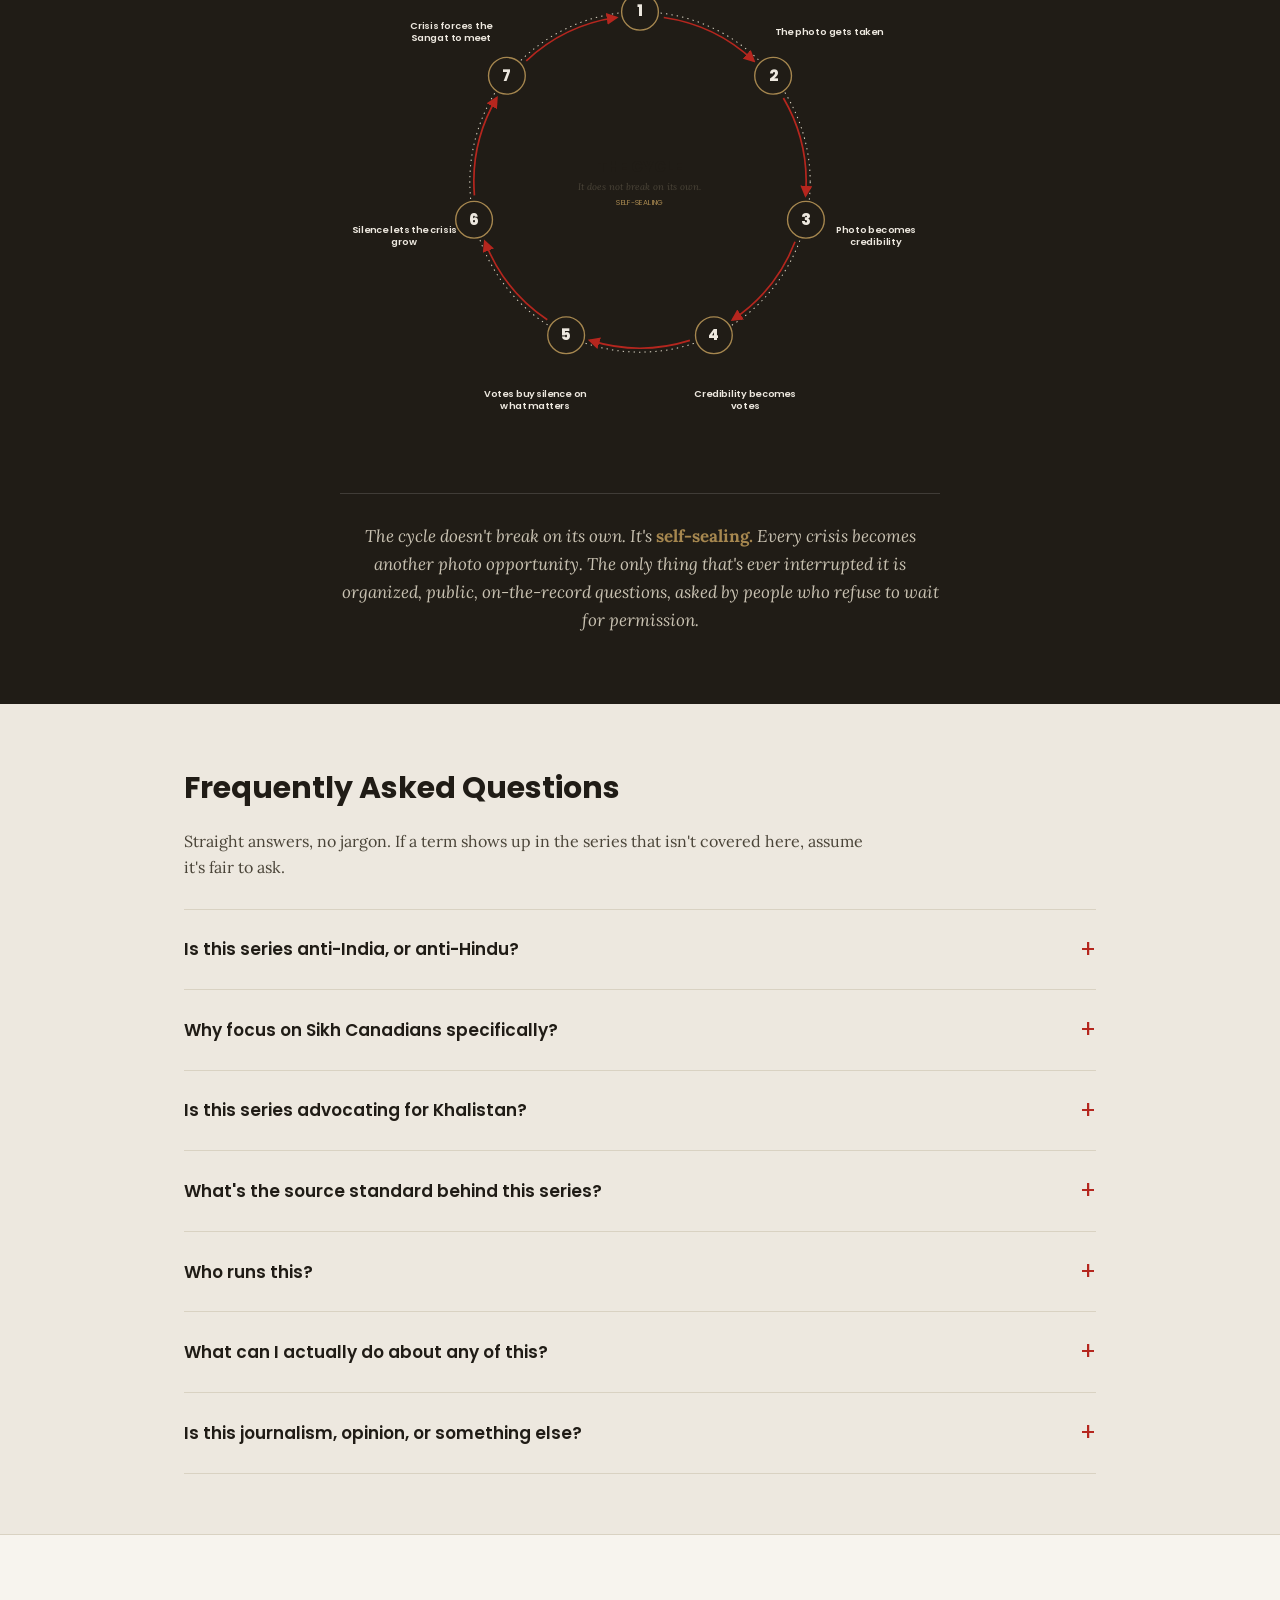
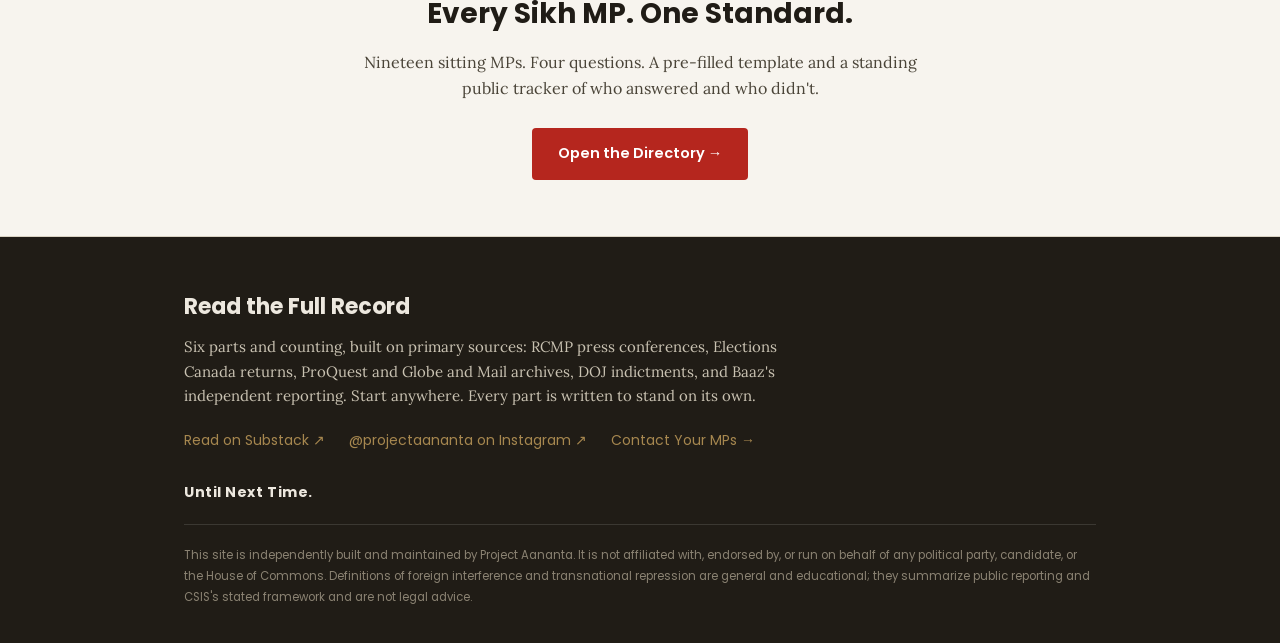
==== commit 96739f44: "Add files via upload" ====
--- a/index.html
+++ b/index.html
@@ -3,8 +3,8 @@
 <head>
 <meta charset="UTF-8">
 <meta name="viewport" content="width=device-width, initial-scale=1.0">
-<title>The Standard — We Need to Talk About Canada</title>
-<meta name="description" content="Every sitting Sikh Member of Parliament in Canada, in one place. Ask where they stand on foreign interference, donations, and Sikh Canadian safety.">
+<title>We Need to Talk About Canada — Project Aananta</title>
+<meta name="description" content="A plain-English guide to transnational repression and foreign interference in Canada, and the pattern that keeps letting it happen.">
 <link rel="preconnect" href="https://fonts.googleapis.com">
 <link rel="preconnect" href="https://fonts.gstatic.com" crossorigin>
 <link href="https://fonts.googleapis.com/css2?family=Poppins:wght@400;500;600;700;800&family=Lora:ital,wght@0,400;0,500;0,600;1,400&display=swap" rel="stylesheet">
@@ -19,8 +19,6 @@
     --line:#D9D2C2;
     --white:#FFFFFF;
     --silent:#8C8474;
-    --answered:#3F6B4C;
-    --ack:#A6874F;
   }
   *{box-sizing:border-box; margin:0; padding:0;}
   html{scroll-behavior:smooth;}
@@ -28,12 +26,12 @@
     background:var(--cream);
     color:var(--ink);
     font-family:'Lora', serif;
-    line-height:1.6;
+    line-height:1.65;
     -webkit-font-smoothing:antialiased;
   }
   ::selection{background:var(--red); color:var(--white);}
   a{color:inherit;}
-  .wrap{max-width:1080px; margin:0 auto; padding:0 24px;}
+  .wrap{max-width:960px; margin:0 auto; padding:0 24px;}
 
   /* ---------- MASTHEAD ---------- */
   header.masthead{
@@ -41,7 +39,7 @@
     background:
       repeating-linear-gradient(180deg, rgba(0,0,0,0.02) 0px, rgba(0,0,0,0.02) 1px, transparent 1px, transparent 3px),
       var(--paper);
-    padding:56px 0 40px;
+    padding:64px 0 48px;
   }
   .eyebrow{
     font-family:'Poppins', sans-serif;
@@ -53,7 +51,7 @@
     display:flex;
     align-items:center;
     gap:10px;
-    margin-bottom:18px;
+    margin-bottom:20px;
   }
   .eyebrow::before{
     content:"";
@@ -64,11 +62,11 @@
   h1.title{
     font-family:'Poppins', sans-serif;
     font-weight:800;
-    font-size:clamp(38px, 6vw, 68px);
-    line-height:1.02;
+    font-size:clamp(36px, 6vw, 62px);
+    line-height:1.05;
     letter-spacing:-.01em;
-    margin-bottom:20px;
-    max-width:820px;
+    margin-bottom:22px;
+    max-width:760px;
   }
   h1.title em{
     font-style:normal;
@@ -79,333 +77,180 @@
     font-size:19px;
     max-width:640px;
     color:#3a352c;
-    margin-bottom:28px;
+    margin-bottom:32px;
   }
   .dek strong{color:var(--ink);}
-  .masthead-meta{
-    display:flex; flex-wrap:wrap; gap:28px;
-    font-family:'Poppins', sans-serif;
-    font-size:12px;
-    letter-spacing:.06em;
-    text-transform:uppercase;
-    color:var(--silent);
-    border-top:1px solid var(--line);
-    padding-top:18px;
-  }
-  .masthead-meta b{color:var(--ink);}
+
+  .cta-row{
+    display:flex; flex-wrap:wrap; gap:14px;
+  }
+  .btn{
+    font-family:'Poppins', sans-serif;
+    font-size:14.5px;
+    font-weight:600;
+    text-align:center;
+    padding:14px 26px;
+    border-radius:4px;
+    text-decoration:none;
+    display:inline-block;
+    transition:.15s;
+  }
+  .btn-primary{background:var(--red); color:var(--white);}
+  .btn-primary:hover{background:var(--red-deep);}
+  .btn-ghost{border:1.5px solid var(--ink); color:var(--ink);}
+  .btn-ghost:hover{background:var(--ink); color:var(--cream);}
 
   /* ---------- SECTION GENERIC ---------- */
-  section{padding:56px 0;}
-  section.tight{padding:36px 0;}
+  section{padding:60px 0;}
+  section.tight{padding:40px 0;}
   h2.section-title{
     font-family:'Poppins', sans-serif;
     font-weight:700;
-    font-size:28px;
-    margin-bottom:8px;
+    font-size:30px;
+    margin-bottom:14px;
   }
   .section-sub{
     color:#4a4438;
     max-width:680px;
-    margin-bottom:28px;
-  }
-
-  /* ---------- WHY / HOW IT WORKS ---------- */
-  .principle-row{
+    margin-bottom:8px;
+  }
+  .lede{
+    font-size:19px;
+    max-width:700px;
+  }
+  .lede p{margin-bottom:18px;}
+  .lede strong{
+    background:linear-gradient(transparent 60%, rgba(181,38,30,0.14) 60%);
+  }
+
+  /* ---------- DEFINITION CARDS ---------- */
+  .def-grid{
     display:grid;
-    grid-template-columns:repeat(3, 1fr);
+    grid-template-columns:1fr 1fr;
     gap:1px;
     background:var(--ink);
     border:1px solid var(--ink);
-    margin-top:8px;
-  }
-  .principle{
+    margin-top:32px;
+  }
+  .def-card{
     background:var(--paper);
-    padding:26px 24px;
-  }
-  .principle .num{
-    font-family:'Poppins', sans-serif;
-    font-weight:800;
-    font-size:13px;
+    padding:28px 26px;
+  }
+  .def-card .term{
+    font-family:'Poppins', sans-serif;
+    font-weight:700;
+    font-size:12px;
+    letter-spacing:.1em;
+    text-transform:uppercase;
     color:var(--red);
-    letter-spacing:.08em;
     margin-bottom:10px;
   }
-  .principle p{font-size:15.5px; color:#3a352c;}
-  .principle strong{color:var(--ink); font-family:'Poppins',sans-serif; font-size:17px; display:block; margin-bottom:6px;}
-
-  /* ---------- THE QUESTIONS ---------- */
-  .questions-block{
+  .def-card p{font-size:16px; color:#3a352c;}
+
+  /* ---------- CYCLE ---------- */
+  .cycle-section{
     background:var(--ink);
+    padding:60px 0 70px;
+  }
+  .cycle-section .section-title, .cycle-section .section-sub{color:var(--cream);}
+  .cycle-section .section-sub{color:#c9c2b2;}
+  .cycle-wrap{
+    max-width:640px;
+    margin:20px auto 0;
+  }
+  .cycle-svg{width:100%; height:auto; display:block;}
+  .cycle-label{
+    font-family:'Poppins', sans-serif;
+    font-weight:600;
+    font-size:14px;
+    line-height:1.3;
     color:var(--cream);
-    padding:44px 36px;
-    position:relative;
-  }
-  .questions-block::before{
-    content:"";
-    position:absolute; top:0; left:0; bottom:0;
-    width:6px;
-    background:var(--red);
-  }
-  .questions-block h3{
-    font-family:'Poppins', sans-serif;
-    font-size:12px;
-    letter-spacing:.14em;
-    text-transform:uppercase;
-    color:var(--brass);
-    margin-bottom:18px;
-  }
-  .q-list{list-style:none;}
-  .q-list li{
-    display:flex;
-    gap:16px;
-    padding:16px 0;
-    border-top:1px solid rgba(255,255,255,.14);
-    font-size:16.5px;
-  }
-  .q-list li:first-child{border-top:none;}
-  .q-num{
-    font-family:'Poppins', sans-serif;
-    font-weight:800;
-    font-size:20px;
-    color:var(--red);
-    min-width:28px;
-  }
-  .questions-note{
-    margin-top:22px;
-    font-size:14px;
-    color:#c9c2b2;
-    font-family:'Poppins', sans-serif;
-    line-height:1.6;
-  }
-
-  /* ---------- CONTROLS ---------- */
-  .controls{
-    display:flex; flex-wrap:wrap;
-    gap:10px;
-    margin-bottom:28px;
-    align-items:center;
-  }
-  .controls .label{
-    font-family:'Poppins', sans-serif;
-    font-size:12px;
-    text-transform:uppercase;
-    letter-spacing:.08em;
-    color:var(--silent);
-    margin-right:6px;
-  }
-  button.filter-btn, input.search-box{
-    font-family:'Poppins', sans-serif;
-    font-size:13px;
-    font-weight:500;
-    border:1.5px solid var(--ink);
-    background:transparent;
-    color:var(--ink);
-    padding:8px 16px;
-    border-radius:20px;
-    cursor:pointer;
-    transition:.15s;
-  }
-  button.filter-btn:hover{background:var(--ink); color:var(--cream);}
-  button.filter-btn.active{background:var(--red); border-color:var(--red); color:var(--white);}
-  input.search-box{
-    border-radius:20px;
-    padding:8px 18px;
-    min-width:220px;
-    background:var(--white);
-  }
-  input.search-box:focus{outline:2px solid var(--red); outline-offset:1px;}
-
-  .count-line{
-    font-family:'Poppins', sans-serif;
-    font-size:13px;
-    color:var(--silent);
-    margin-bottom:18px;
-  }
-  .count-line b{color:var(--ink);}
-
-  /* ---------- MP GRID ---------- */
-  .mp-grid{
-    display:grid;
-    grid-template-columns:repeat(auto-fill, minmax(280px, 1fr));
-    gap:18px;
-  }
-  .mp-card{
-    background:var(--white);
-    border:1px solid var(--line);
-    border-top:4px solid var(--brass);
-    padding:0 20px 20px;
-    display:flex;
-    flex-direction:column;
-    gap:10px;
-    position:relative;
-  }
-  .mp-card.party-lib{border-top-color:#A2001D;}
-  .mp-card.party-cpc{border-top-color:#1A4782;}
-
-  .mp-photo-wrap{
-    position:relative;
-    margin:0 -20px 4px;
-    aspect-ratio:4/5;
-    overflow:hidden;
-    background:var(--cream);
-    border-bottom:1px solid var(--line);
-  }
-  .mp-photo{
-    width:100%; height:100%;
-    object-fit:contain;
-    object-position:center;
-    display:block;
-    filter:grayscale(45%) contrast(1.02);
-    transition:filter .2s;
-  }
-  .mp-card:hover .mp-photo{filter:grayscale(0%) contrast(1.02);}
-  .mp-photo-fallback{
+    text-align:center;
     display:flex;
     align-items:center;
     justify-content:center;
+    height:100%;
+    padding:0 4px;
+  }
+  .cycle-punchline{
+    max-width:600px;
+    margin:32px auto 0;
+    text-align:center;
+    font-family:'Lora', serif;
+    font-style:italic;
+    font-size:17px;
+    color:#c9c2b2;
+    border-top:1px solid rgba(255,255,255,.14);
+    padding-top:28px;
+  }
+  .cycle-punchline strong{color:var(--brass); font-style:normal;}
+
+  /* ---------- FAQ ---------- */
+  .faq-list{
+    margin-top:28px;
+    border-top:1px solid var(--line);
+  }
+  details.faq-item{
+    border-bottom:1px solid var(--line);
+    padding:20px 0;
+  }
+  details.faq-item summary{
+    font-family:'Poppins', sans-serif;
+    font-weight:600;
+    font-size:17px;
+    cursor:pointer;
+    list-style:none;
+    display:flex;
+    justify-content:space-between;
+    align-items:center;
+    gap:16px;
+  }
+  details.faq-item summary::-webkit-details-marker{display:none;}
+  details.faq-item summary::after{
+    content:"+";
+    font-family:'Poppins', sans-serif;
+    font-weight:400;
+    font-size:24px;
+    color:var(--red);
+    flex-shrink:0;
+    transition:transform .15s;
+  }
+  details.faq-item[open] summary::after{
+    content:"–";
+  }
+  details.faq-item .faq-answer{
+    margin-top:14px;
+    font-size:16px;
+    color:#3a352c;
+    max-width:680px;
+  }
+  details.faq-item .faq-answer p + p{margin-top:12px;}
+
+  /* ---------- CTA BAND ---------- */
+  .cta-band{
+    background:var(--paper);
+    border-top:1px solid var(--line);
+    border-bottom:1px solid var(--line);
+    padding:56px 0;
+    text-align:center;
+  }
+  .cta-band h2{
     font-family:'Poppins', sans-serif;
     font-weight:700;
-    font-size:42px;
-    color:var(--brass);
-    background:
-      repeating-linear-gradient(135deg, rgba(0,0,0,0.03) 0px, rgba(0,0,0,0.03) 2px, transparent 2px, transparent 12px),
-      var(--cream);
-  }
-
-  .status-stamp{
-    position:absolute;
-    top:12px; right:12px;
-    font-family:'Poppins', sans-serif;
-    font-size:10px;
-    font-weight:700;
-    letter-spacing:.08em;
-    text-transform:uppercase;
-    padding:3px 9px;
-    background:rgba(255,255,255,.95);
-    border:1.5px solid var(--silent);
-    color:var(--silent);
-    border-radius:3px;
-    transform:rotate(2deg);
-  }
-  .status-stamp.answered{border-color:var(--answered); color:var(--answered);}
-  .status-stamp.acknowledged{border-color:var(--ack); color:var(--ack);}
-
-  .mp-name{
-    font-family:'Poppins', sans-serif;
-    font-weight:700;
-    font-size:19px;
-    padding-top:4px;
-  }
-  .mp-riding{
-    font-size:14.5px;
+    font-size:28px;
+    margin-bottom:12px;
+  }
+  .cta-band p{
+    max-width:560px;
+    margin:0 auto 26px;
     color:#4a4438;
   }
-  .mp-meta{
-    display:flex; gap:8px; align-items:center;
-    font-family:'Poppins', sans-serif;
-    font-size:11px;
-    text-transform:uppercase;
-    letter-spacing:.05em;
-    color:var(--silent);
-    margin-bottom:4px;
-  }
-  .party-tag{
-    font-weight:700;
-    padding:2px 8px;
-    border-radius:2px;
-  }
-  .party-tag.lib{background:#FCE9EC; color:#A2001D;}
-  .party-tag.cpc{background:#E7EEF6; color:#1A4782;}
-
-  .mp-actions{
-    display:flex; flex-direction:column; gap:8px;
-    margin-top:8px;
-    border-top:1px solid var(--line);
-    padding-top:14px;
-  }
-  .btn{
-    font-family:'Poppins', sans-serif;
-    font-size:13.5px;
-    font-weight:600;
-    text-align:center;
-    padding:10px 14px;
-    border-radius:4px;
-    text-decoration:none;
-    display:block;
-    transition:.15s;
-  }
-  .btn-primary{
-    background:var(--red);
-    color:var(--white);
-  }
-  .btn-primary:hover{background:var(--red-deep);}
-  .btn-ghost{
-    border:1.5px solid var(--line);
-    color:var(--ink);
-  }
-  .btn-ghost:hover{border-color:var(--ink);}
-
-  .no-results{
-    font-family:'Poppins', sans-serif;
-    color:var(--silent);
-    padding:40px 0;
-    text-align:center;
-    grid-column:1/-1;
-  }
-
-  /* ---------- TRACKER ---------- */
-  .tracker-legend{
-    display:flex; gap:22px; flex-wrap:wrap;
-    margin-bottom:20px;
-    font-family:'Poppins', sans-serif;
-    font-size:13px;
-  }
-  .legend-dot{
-    display:inline-block; width:10px; height:10px; border-radius:50%;
-    margin-right:6px;
-  }
-  .dot-silent{background:var(--silent);}
-  .dot-ack{background:var(--ack);}
-  .dot-answered{background:var(--answered);}
-
-  table.tracker{
-    width:100%;
-    border-collapse:collapse;
-    font-family:'Poppins', sans-serif;
-    font-size:14px;
-    background:var(--white);
-  }
-  table.tracker th{
-    text-align:left;
-    padding:12px 14px;
-    background:var(--ink);
-    color:var(--cream);
-    font-weight:600;
-    font-size:12px;
-    letter-spacing:.05em;
-    text-transform:uppercase;
-  }
-  table.tracker td{
-    padding:11px 14px;
-    border-bottom:1px solid var(--line);
-  }
-  table.tracker tr:last-child td{border-bottom:none;}
-  .tstatus{
-    font-weight:700;
-    font-size:12px;
-    text-transform:uppercase;
-    letter-spacing:.04em;
-  }
-  .tstatus.silent{color:var(--silent);}
-  .tstatus.acknowledged{color:var(--ack);}
-  .tstatus.answered{color:var(--answered);}
 
   /* ---------- FOOTER ---------- */
   footer{
     background:var(--ink);
     color:var(--cream);
     padding:52px 0 36px;
-    margin-top:24px;
   }
   footer .foot-title{
     font-family:'Poppins', sans-serif;
@@ -426,34 +271,28 @@
     border-bottom:1px solid transparent;
   }
   footer .foot-links a:hover{border-color:var(--brass);}
+  .until-next-time{
+    font-family:'Poppins', sans-serif;
+    font-weight:700;
+    font-size:14px;
+    color:var(--cream);
+    letter-spacing:.04em;
+    margin-top:8px;
+  }
   .foot-sources{
     font-family:'Poppins', sans-serif;
     font-size:11.5px;
     color:#8a8272;
     border-top:1px solid rgba(255,255,255,.12);
     padding-top:20px;
+    margin-top:20px;
     line-height:1.8;
   }
-  .until-next-time{
-    font-family:'Poppins', sans-serif;
-    font-weight:700;
-    font-size:14px;
-    color:var(--cream);
-    letter-spacing:.04em;
-    margin-top:24px;
-  }
 
   @media (max-width: 720px){
-    .principle-row{grid-template-columns:1fr;}
-    header.masthead{padding:40px 0 30px;}
-    .mp-grid{grid-template-columns:repeat(auto-fill, minmax(240px, 1fr));}
-    .questions-block{padding:32px 22px;}
-  }
-  @media (max-width: 480px){
-    .mp-grid{grid-template-columns:1fr;}
-    .wrap{padding:0 16px;}
-    .controls{gap:8px;}
-    input.search-box{min-width:0; width:100%;}
+    .def-grid{grid-template-columns:1fr;}
+    header.masthead{padding:48px 0 36px;}
+    section{padding:44px 0;}
   }
 </style>
 </head>
@@ -461,269 +300,197 @@
 
 <header class="masthead">
   <div class="wrap">
-    <div class="eyebrow">We Need to Talk About Canada &nbsp;·&nbsp; Part VII</div>
-    <h1 class="title">Every Sikh MP. <em>One standard.</em></h1>
-    <p class="dek">Six parts of this series showed what happens when Canadians wait for politicians to lead. Nothing happens until someone makes noise. <strong>This is the noise, organized.</strong> Every sitting Sikh Member of Parliament, their official contact, and four questions they haven't had to answer on the record.</p>
-    <div class="masthead-meta">
-      <span><b>19</b> sitting MPs</span>
-      <span><b>2</b> parties</span>
-      <span><b>Every</b> riding, not just yours</span>
-      <span>Last updated <b>Jul 8, 2026</b></span>
+    <div class="eyebrow">Project Aananta</div>
+    <h1 class="title">We Need to Talk <em>About Canada.</em></h1>
+    <p class="dek">A plain-English record of transnational repression and foreign interference in Canada, told through the Sikh Canadian experience, built for <strong>any reader, at any point of entry, with no background required.</strong></p>
+    <div class="cta-row">
+      <a class="btn btn-primary" href="directory.html">Contact Your MPs &#8594;</a>
+      <a class="btn btn-ghost" href="https://projectaananta.substack.com/" target="_blank" rel="noopener">Read the Series on Substack &#8599;</a>
     </div>
   </div>
 </header>
 
-<section class="tight">
-  <div class="wrap">
-    <div class="principle-row">
-      <div class="principle">
-        <div class="num">WHY EVERY RIDING</div>
-        <p><strong>You don't need to live there.</strong> A Canadian citizen can write to any MP. Representation isn't a postal code. If an MP claims to speak for Sikh Canadians nationally, every Sikh Canadian gets to ask what that claim is worth.</p>
+<section>
+  <div class="wrap">
+    <h2 class="section-title">What This Actually Is</h2>
+    <div class="lede">
+      <p>This isn't a hot take. It's a record.</p>
+      <p>Over six parts, this series has tracked one pattern: a Canadian politician says the right thing in public, then does the opposite when trade or votes are on the line. It started with the Komagata Maru in 1914. It runs straight through to a murder on Canadian soil in 2023, six expelled diplomats in 2024, and DOJ indictments unsealed in 2026.</p>
+      <p>The through-line is the Sikh Canadian community, because that's where the record is clearest and most documented. But the pattern isn't about one community. It's about what happens to <strong>any group a party treats as a vote bank instead of a constituency.</strong></p>
+    </div>
+
+    <div class="def-grid">
+      <div class="def-card">
+        <div class="term">Foreign Interference</div>
+        <p>A foreign government secretly trying to shape Canadian politics, elections, or communities instead of dealing with Canada openly, through normal diplomacy. Open lobbying isn't interference. Secrecy and coercion are what make it interference.</p>
       </div>
-      <div class="principle">
-        <div class="num">WHY THESE QUESTIONS</div>
-        <p><strong>They're checkable.</strong> Not opinions. Not gotchas. Public donations, public votes, public safety. Every question here can be verified against a public record, which is exactly why they're hard to dodge.</p>
+      <div class="def-card">
+        <div class="term">Transnational Repression</div>
+        <p>A foreign government trying to silence, intimidate, or harm its own diaspora, people who left that country and now live somewhere else, including Canada. Documented forms include surveillance, threats to family back home, extortion, and in the most serious cases on record, violence.</p>
       </div>
-      <div class="principle">
-        <div class="num">WHY IT'S TRACKED</div>
-        <p><strong>Silence is a data point.</strong> This page records who answered, who acknowledged, and who said nothing. That record becomes part of the series. Nobody gets to disappear into an inbox.</p>
-      </div>
     </div>
   </div>
 </section>
 
-<section id="questions">
-  <div class="wrap">
-    <div class="questions-block">
-      <h3>The Four Questions</h3>
-      <ul class="q-list">
-        <li><span class="q-num">1</span><span>The RCMP named the Government of India from a podium in October 2024. What would it take for you to name it from the floor of the House?</span></li>
-        <li><span class="q-num">2</span><span>Your Elections Canada returns are public. Your standards are not. What checks do you run before accepting a donation, and what would make you return one?</span></li>
-        <li><span class="q-num">3</span><span>How do you measure whether Sikh constituents in your riding are safer this year than last? What does that measurement show?</span></li>
-        <li><span class="q-num">4</span><span>Constituents in ridings across this country have paid for LMIA jobs that did not exist. What have you personally done for them? Not the government. You.</span></li>
-      </ul>
-      <div class="questions-note">Every "Email" button below opens this exact template, pre-filled, in your own mail app. Add one honest sentence about who you are before you send it. A form letter gets filtered. A person doesn't.</div>
-    </div>
+<section class="cycle-section">
+  <div class="wrap">
+    <h2 class="section-title">The Pattern, Step by Step</h2>
+    <p class="section-sub">This is the cycle this series keeps documenting, in every part, with different names attached to it.</p>
+    <div class="cycle-wrap">
+      <svg viewBox="-70 -40 940 830" xmlns="http://www.w3.org/2000/svg" role="img" aria-labelledby="cycleTitle cycleDesc" class="cycle-svg">
+<title id="cycleTitle">The Cycle</title>
+<desc id="cycleDesc">A seven-step circular diagram showing how a politician's photo at a Gurdwara becomes credibility, then votes, then silence, letting a crisis grow until the community is forced to organize, at which point the same politician returns for another photo, restarting the cycle.</desc>
+<circle cx="400" cy="380" r="250" fill="none" stroke="#D9D2C2" stroke-width="1.5" stroke-dasharray="2 6"/>
+<defs>
+  <marker id="cycleArrow" viewBox="0 0 10 10" refX="8" refY="5" markerWidth="7" markerHeight="7" orient="auto-start-reverse">
+    <path d="M 0 0 L 10 5 L 0 10 z" fill="#B5261E"/>
+  </marker>
+</defs>
+<path d="M 434.9 138.5 A 244.0 244.0 0 0 1 567.0 202.1" fill="none" stroke="#B5261E" stroke-width="2.5" marker-end="url(#cycleArrow)"/>
+<path d="M 610.6 256.7 A 244.0 244.0 0 0 1 643.2 399.7" fill="none" stroke="#B5261E" stroke-width="2.5" marker-end="url(#cycleArrow)"/>
+<path d="M 627.7 467.8 A 244.0 244.0 0 0 1 536.2 582.4" fill="none" stroke="#B5261E" stroke-width="2.5" marker-end="url(#cycleArrow)"/>
+<path d="M 473.3 612.7 A 244.0 244.0 0 0 1 326.7 612.7" fill="none" stroke="#B5261E" stroke-width="2.5" marker-end="url(#cycleArrow)"/>
+<path d="M 263.8 582.4 A 244.0 244.0 0 0 1 172.3 467.8" fill="none" stroke="#B5261E" stroke-width="2.5" marker-end="url(#cycleArrow)"/>
+<path d="M 156.8 399.7 A 244.0 244.0 0 0 1 189.4 256.7" fill="none" stroke="#B5261E" stroke-width="2.5" marker-end="url(#cycleArrow)"/>
+<path d="M 233.0 202.1 A 244.0 244.0 0 0 1 365.1 138.5" fill="none" stroke="#B5261E" stroke-width="2.5" marker-end="url(#cycleArrow)"/>
+<text x="400" y="366" text-anchor="middle" font-family="Poppins, sans-serif" font-weight="800" font-size="22" fill="#201C16">THE CYCLE</text>
+<text x="400" y="392" text-anchor="middle" font-family="Lora, serif" font-style="italic" font-size="14" fill="#4a4438">It does not break on its own.</text>
+<text x="400" y="414" text-anchor="middle" font-family="Poppins, sans-serif" font-size="11" letter-spacing="0.05em" fill="#A6874F">SELF-SEALING</text>
+<circle cx="400.0" cy="130.0" r="27" fill="#201C16"/>
+<circle cx="400.0" cy="130.0" r="27" fill="none" stroke="#A6874F" stroke-width="2"/>
+<text x="400.0" y="137.0" text-anchor="middle" font-family="Poppins, sans-serif" font-weight="800" font-size="22" fill="#EDE8DF">1</text>
+<circle cx="595.5" cy="224.1" r="27" fill="#201C16"/>
+<circle cx="595.5" cy="224.1" r="27" fill="none" stroke="#A6874F" stroke-width="2"/>
+<text x="595.5" y="231.1" text-anchor="middle" font-family="Poppins, sans-serif" font-weight="800" font-size="22" fill="#EDE8DF">2</text>
+<circle cx="643.7" cy="435.6" r="27" fill="#201C16"/>
+<circle cx="643.7" cy="435.6" r="27" fill="none" stroke="#A6874F" stroke-width="2"/>
+<text x="643.7" y="442.6" text-anchor="middle" font-family="Poppins, sans-serif" font-weight="800" font-size="22" fill="#EDE8DF">3</text>
+<circle cx="508.5" cy="605.2" r="27" fill="#201C16"/>
+<circle cx="508.5" cy="605.2" r="27" fill="none" stroke="#A6874F" stroke-width="2"/>
+<text x="508.5" y="612.2" text-anchor="middle" font-family="Poppins, sans-serif" font-weight="800" font-size="22" fill="#EDE8DF">4</text>
+<circle cx="291.5" cy="605.2" r="27" fill="#201C16"/>
+<circle cx="291.5" cy="605.2" r="27" fill="none" stroke="#A6874F" stroke-width="2"/>
+<text x="291.5" y="612.2" text-anchor="middle" font-family="Poppins, sans-serif" font-weight="800" font-size="22" fill="#EDE8DF">5</text>
+<circle cx="156.3" cy="435.6" r="27" fill="#201C16"/>
+<circle cx="156.3" cy="435.6" r="27" fill="none" stroke="#A6874F" stroke-width="2"/>
+<text x="156.3" y="442.6" text-anchor="middle" font-family="Poppins, sans-serif" font-weight="800" font-size="22" fill="#EDE8DF">6</text>
+<circle cx="204.5" cy="224.1" r="27" fill="#201C16"/>
+<circle cx="204.5" cy="224.1" r="27" fill="none" stroke="#A6874F" stroke-width="2"/>
+<text x="204.5" y="231.1" text-anchor="middle" font-family="Poppins, sans-serif" font-weight="800" font-size="22" fill="#EDE8DF">7</text>
+<foreignObject x="312.0" y="-7.0" width="176" height="64">
+    <div xmlns="http://www.w3.org/1999/xhtml" class="cycle-label">Politician shows up at the Gurdwara</div>
+  </foreignObject>
+<foreignObject x="589.6" y="126.7" width="176" height="64">
+    <div xmlns="http://www.w3.org/1999/xhtml" class="cycle-label">The photo gets taken</div>
+  </foreignObject>
+<foreignObject x="658.1" y="427.0" width="176" height="64">
+    <div xmlns="http://www.w3.org/1999/xhtml" class="cycle-label">Photo becomes credibility</div>
+  </foreignObject>
+<foreignObject x="466.0" y="667.8" width="176" height="64">
+    <div xmlns="http://www.w3.org/1999/xhtml" class="cycle-label">Credibility becomes votes</div>
+  </foreignObject>
+<foreignObject x="158.0" y="667.8" width="176" height="64">
+    <div xmlns="http://www.w3.org/1999/xhtml" class="cycle-label">Votes buy silence on what matters</div>
+  </foreignObject>
+<foreignObject x="-34.1" y="427.0" width="176" height="64">
+    <div xmlns="http://www.w3.org/1999/xhtml" class="cycle-label">Silence lets the crisis grow</div>
+  </foreignObject>
+<foreignObject x="34.4" y="126.7" width="176" height="64">
+    <div xmlns="http://www.w3.org/1999/xhtml" class="cycle-label">Crisis forces the Sangat to meet</div>
+  </foreignObject>
+</svg>
+    </div>
+    <p class="cycle-punchline">The cycle doesn't break on its own. It's <strong>self-sealing.</strong> Every crisis becomes another photo opportunity. The only thing that's ever interrupted it is organized, public, on-the-record questions, asked by people who refuse to wait for permission.</p>
   </div>
 </section>
 
-<section id="directory">
-  <div class="wrap">
-    <h2 class="section-title">The Directory</h2>
-    <p class="section-sub">Every Sikh Member of Parliament currently sitting in the House of Commons, 45th Parliament. Filter by party or province, or search a name and send.</p>
-
-    <div class="controls">
-      <span class="label">Party</span>
-      <button class="filter-btn active" data-filter="party" data-value="all">All</button>
-      <button class="filter-btn" data-filter="party" data-value="Liberal">Liberal</button>
-      <button class="filter-btn" data-filter="party" data-value="Conservative">Conservative</button>
-    </div>
-    <div class="controls">
-      <span class="label">Province</span>
-      <button class="filter-btn active" data-filter="province" data-value="all">All</button>
-      <button class="filter-btn" data-filter="province" data-value="Alberta">Alberta</button>
-      <button class="filter-btn" data-filter="province" data-value="British Columbia">B.C.</button>
-      <button class="filter-btn" data-filter="province" data-value="Ontario">Ontario</button>
-      <button class="filter-btn" data-filter="province" data-value="Quebec">Quebec</button>
-    </div>
-    <div class="controls">
-      <span class="label">Search</span>
-      <input type="text" class="search-box" id="searchBox" placeholder="Name or riding…">
-    </div>
-
-    <div class="count-line" id="countLine"></div>
-
-    <div class="mp-grid" id="mpGrid"></div>
+<section>
+  <div class="wrap">
+    <h2 class="section-title">Frequently Asked Questions</h2>
+    <p class="section-sub">Straight answers, no jargon. If a term shows up in the series that isn't covered here, assume it's fair to ask.</p>
+
+    <div class="faq-list">
+      <details class="faq-item">
+        <summary>Is this series anti-India, or anti-Hindu?</summary>
+        <div class="faq-answer">
+          <p>No. This series is aimed at specific, documented actions by state actors and at the Canadian politicians who stay silent about them. It is not aimed at a country's people or at a religion.</p>
+          <p>CSIS itself draws this same distinction: advocating for Khalistan is lawful political activity in Canada. The pattern this series documents is a strategy of collapsing that lawful advocacy into "extremism" to stigmatize an entire community. Naming that strategy is not an attack on Hindus or on India's people. It's a description of a specific playbook.</p>
+        </div>
+      </details>
+
+      <details class="faq-item">
+        <summary>Why focus on Sikh Canadians specifically?</summary>
+        <div class="faq-answer">
+          <p>Because that's where the record is most documented right now: RCMP press conferences, a murder on Canadian soil, six expelled diplomats, unsealed DOJ indictments. It's checkable, not speculative.</p>
+          <p>But the argument of this series has always been that the pattern generalizes. Any community that a party can count on for votes without earning them, and can therefore stay quiet about when it's convenient, is vulnerable to the same cycle.</p>
+        </div>
+      </details>
+
+      <details class="faq-item">
+        <summary>Is this series advocating for Khalistan?</summary>
+        <div class="faq-answer">
+          <p>No. This series documents political accountability. It is not a platform for any particular movement.</p>
+          <p>It does note, as a matter of Canadian law and CSIS's own public position, that advocating for an independent Sikh state is lawful political speech in Canada. Separately, it documents cases where foreign state actors have leaned on the existence of that advocacy to justify surveillance or repression of Sikh Canadians generally. Those are two different questions, and this series keeps them separate on purpose.</p>
+        </div>
+      </details>
+
+      <details class="faq-item">
+        <summary>What's the source standard behind this series?</summary>
+        <div class="faq-answer">
+          <p>Every claim in this series traces to something a reader can check: RCMP statements, DOJ indictments, Elections Canada filings, court records, or established reporting from outlets including Baaz, the Globe and Mail, and CBC.</p>
+          <p>Unverifiable claims get removed, not softened. Disputed identifications are held out of publication entirely until they clear registry-level verification. This standard has cost the series speed more than once. It's kept every time.</p>
+        </div>
+      </details>
+
+      <details class="faq-item">
+        <summary>Who runs this?</summary>
+        <div class="faq-answer">
+          <p>Project Aananta, an independent Substack. The person behind it has family who have served in the Canadian military, veterans and active service members both, which is part of why this series treats Canada's stated values as a standard worth holding it to, not a slogan to wave past.</p>
+          <p>Research throughout the series draws on original reporting from Baaz (@BaazNewsOrg), credited directly wherever their work is used.</p>
+        </div>
+      </details>
+
+      <details class="faq-item">
+        <summary>What can I actually do about any of this?</summary>
+        <div class="faq-answer">
+          <p>Ask. Directly, publicly, and on the record.</p>
+          <p>Every Sikh MP currently sitting in Parliament is listed in this project's contact tool, with a ready-to-send template built around four checkable questions. You don't need to live in their riding. A Canadian's right to ask their representatives where they stand doesn't stop at a postal code.</p>
+        </div>
+      </details>
+
+      <details class="faq-item">
+        <summary>Is this journalism, opinion, or something else?</summary>
+        <div class="faq-answer">
+          <p>Call it investigative commentary built on primary sources. Every factual claim is sourced. The framing, the pattern this series argues connects those facts together, is the author's own analysis, stated plainly as analysis rather than disguised as neutral reporting.</p>
+        </div>
+      </details>
+    </div>
   </div>
 </section>
 
-<section id="tracker">
-  <div class="wrap">
-    <h2 class="section-title">The Record</h2>
-    <p class="section-sub">This is the standing tracker for the series. It updates as replies come in and gets referenced in every part that follows. Silence is not neutral. It's logged the same as an answer.</p>
-    <div class="tracker-legend">
-      <span><span class="legend-dot dot-silent"></span>Silent — no response on record</span>
-      <span><span class="legend-dot dot-ack"></span>Acknowledged — replied, didn't answer the questions</span>
-      <span><span class="legend-dot dot-answered"></span>Answered — responded to all four, on the record</span>
-    </div>
-    <table class="tracker">
-      <thead>
-        <tr><th>MP</th><th>Riding</th><th>Party</th><th>Status</th></tr>
-      </thead>
-      <tbody id="trackerBody"></tbody>
-    </table>
-  </div>
-</section>
+<div class="cta-band">
+  <div class="wrap">
+    <h2>Every Sikh MP. One Standard.</h2>
+    <p>Nineteen sitting MPs. Four questions. A pre-filled template and a standing public tracker of who answered and who didn't.</p>
+    <a class="btn btn-primary" href="directory.html">Open the Directory &#8594;</a>
+  </div>
+</div>
 
 <footer>
   <div class="wrap">
-    <div class="foot-title">This Was Never the Backup Plan</div>
-    <p>Parts I through VI of this series are built on primary sources: RCMP press conferences, Elections Canada returns, ProQuest and Globe and Mail archives, and Baaz's independent reporting. This directory continues that record. Read the full series, follow what's tracked here, and don't wait for permission to ask a straight question.</p>
+    <div class="foot-title">Read the Full Record</div>
+    <p>Six parts and counting, built on primary sources: RCMP press conferences, Elections Canada returns, ProQuest and Globe and Mail archives, DOJ indictments, and Baaz's independent reporting. Start anywhere. Every part is written to stand on its own.</p>
     <div class="foot-links">
-      <a href="#" target="_blank">Read the Series on Substack &#8599;</a>
-      <a href="https://instagram.com/projectaananta" target="_blank">@projectaananta on Instagram &#8599;</a>
-      <a href="https://www.ourcommons.ca/members/en/addresses" target="_blank">Verify Any MP Directly &#8599;</a>
+      <a href="https://projectaananta.substack.com/" target="_blank" rel="noopener">Read on Substack &#8599;</a>
+      <a href="https://instagram.com/projectaananta" target="_blank" rel="noopener">@projectaananta on Instagram &#8599;</a>
+      <a href="directory.html">Contact Your MPs &#8594;</a>
     </div>
     <div class="until-next-time">Until Next Time.</div>
     <div class="foot-sources">
-      Sources: House of Commons official member directory (ourcommons.ca), verified July 2026. Sikh MP identification cross-referenced against the World Sikh Organization of Canada. Party affiliations and ridings current to the 45th Parliament. Email addresses follow the House of Commons standard format and are verifiable directly on each MP's official profile, linked from every card above. This tool is not affiliated with, endorsed by, or run on behalf of any political party, candidate, or the House of Commons. Built and maintained independently by Project Aananta.
+      This site is independently built and maintained by Project Aananta. It is not affiliated with, endorsed by, or run on behalf of any political party, candidate, or the House of Commons. Definitions of foreign interference and transnational repression are general and educational; they summarize public reporting and CSIS's stated framework and are not legal advice.
     </div>
   </div>
 </footer>
-
-<script>
-// ============================================================
-// MP DATA
-// Source: House of Commons official directory (ourcommons.ca),
-// cross-referenced against World Sikh Organization of Canada.
-// Verified July 2026, 45th Parliament.
-//
-// To update tracker status after an MP responds, change the
-// "status" field below to "acknowledged" or "answered".
-// ============================================================
-const PHOTO_BASE = "https://www.ourcommons.ca/Content/Parliamentarians/Images/OfficialMPPhotos/45/";
-
-const MPS = [
-  { name:"Jasraj Hallan", riding:"Calgary East", province:"Alberta", party:"Conservative", email:"Jasraj.Hallan@parl.gc.ca", profile:"https://www.ourcommons.ca/members/en/jasraj-hallan(105630)", photo:PHOTO_BASE+"HallanJasrajSingh_CPC.jpg", status:"silent" },
-  { name:"Tim Uppal", riding:"Edmonton Gateway", province:"Alberta", party:"Conservative", email:"Tim.Uppal@parl.gc.ca", profile:"https://www.ourcommons.ca/members/en/tim-uppal(30645)", photo:PHOTO_BASE+"UppalTim_CPC.jpg", status:"silent" },
-  { name:"Amanpreet S. Gill", riding:"Calgary Skyview", province:"Alberta", party:"Conservative", email:"Amanpreet.Gill@parl.gc.ca", profile:"https://www.ourcommons.ca/members/en/amanpreet-s-gill(123418)", photo:PHOTO_BASE+"GillAmanpreet_CPC.jpg", status:"silent" },
-  { name:"Dalwinder Gill", riding:"Calgary McKnight", province:"Alberta", party:"Conservative", email:"Dalwinder.Gill@parl.gc.ca", profile:"https://www.ourcommons.ca/members/en/dalwinder-gill(123401)", photo:PHOTO_BASE+"GillDalwinder_CPC.jpg", status:"silent" },
-  { name:"Jagsharan Singh Mahal", riding:"Edmonton Southeast", province:"Alberta", party:"Conservative", email:"Jagsharan.Mahal@parl.gc.ca", profile:"https://www.ourcommons.ca/members/en/jagsharan-singh-mahal(123455)", photo:PHOTO_BASE+"MahalJagsharanSingh_CPC.jpg", status:"silent" },
-  { name:"Sukhman Gill", riding:"Abbotsford—South Langley", province:"British Columbia", party:"Conservative", email:"Sukhman.Gill@parl.gc.ca", profile:"https://www.ourcommons.ca/members/en/sukhman-gill(123517)", photo:PHOTO_BASE+"GillSukhman_CPC.jpg", status:"silent" },
-  { name:"Amarjeet Gill", riding:"Brampton West", province:"Ontario", party:"Conservative", email:"Amarjeet.Gill@parl.gc.ca", profile:"https://www.ourcommons.ca/members/en/amarjeet-gill(122825)", photo:PHOTO_BASE+"GillAmarjeet_CPC.jpg", status:"silent" },
-  { name:"Harb Gill", riding:"Windsor West", province:"Ontario", party:"Conservative", email:"Harb.Gill@parl.gc.ca", profile:"https://www.ourcommons.ca/members/en/harb-gill(123272)", photo:PHOTO_BASE+"GillHarb_CPC.jpg", status:"silent" },
-  { name:"Sukh Dhaliwal", riding:"Surrey Newton", province:"British Columbia", party:"Liberal", email:"Sukh.Dhaliwal@parl.gc.ca", profile:"https://www.ourcommons.ca/members/en/sukh-dhaliwal(31098)", photo:PHOTO_BASE+"DhaliwalSukh_Lib.jpg", status:"silent" },
-  { name:"Randeep Sarai", riding:"Surrey Centre", province:"British Columbia", party:"Liberal", email:"Randeep.Sarai@parl.gc.ca", profile:"https://www.ourcommons.ca/members/en/randeep-sarai(89339)", photo:PHOTO_BASE+"SaraiRandeep_Lib.jpg", status:"silent" },
-  { name:"Gurbux Saini", riding:"Fleetwood—Port Kells", province:"British Columbia", party:"Liberal", email:"Gurbux.Saini@parl.gc.ca", profile:"https://www.ourcommons.ca/members/en/gurbux-saini(1422)", photo:PHOTO_BASE+"SainiGurbux_Lib.jpg", status:"silent" },
-  { name:"Parm Bains", riding:"Richmond East—Steveston", province:"British Columbia", party:"Liberal", email:"Parm.Bains@parl.gc.ca", profile:"https://www.ourcommons.ca/members/en/parm-bains(111067)", photo:PHOTO_BASE+"BainsParm_Lib.jpg", status:"silent" },
-  { name:"Bardish Chagger", riding:"Waterloo", province:"Ontario", party:"Liberal", email:"Bardish.Chagger@parl.gc.ca", profile:"https://www.ourcommons.ca/members/en/bardish-chagger(89000)", photo:PHOTO_BASE+"ChaggerBardish_Lib.jpg", status:"silent" },
-  { name:"Ruby Sahota", riding:"Brampton North—Caledon", province:"Ontario", party:"Liberal", email:"Ruby.Sahota@parl.gc.ca", profile:"https://www.ourcommons.ca/members/en/ruby-sahota(88698)", photo:PHOTO_BASE+"SahotaRuby_Lib.jpg", status:"silent" },
-  { name:"Maninder Sidhu", riding:"Brampton East", province:"Ontario", party:"Liberal", email:"Maninder.Sidhu@parl.gc.ca", profile:"https://www.ourcommons.ca/members/en/maninder-sidhu(105045)", photo:PHOTO_BASE+"SidhuManinder_Lib.jpg", status:"silent" },
-  { name:"Sonia Sidhu", riding:"Brampton South", province:"Ontario", party:"Liberal", email:"Sonia.Sidhu@parl.gc.ca", profile:"https://www.ourcommons.ca/members/en/sonia-sidhu(88703)", photo:PHOTO_BASE+"SidhuSonia_Lib.jpg", status:"silent" },
-  { name:"Amandeep Sodhi", riding:"Brampton Centre", province:"Ontario", party:"Liberal", email:"Amandeep.Sodhi@parl.gc.ca", profile:"https://www.ourcommons.ca/members/en/amandeep-sodhi(122801)", photo:PHOTO_BASE+"SodhiAmandeep_Lib.jpg", status:"silent" },
-  { name:"Iqwinder Gaheer", riding:"Mississauga—Malton", province:"Ontario", party:"Liberal", email:"Iqwinder.Gaheer@parl.gc.ca", profile:"https://www.ourcommons.ca/members/en/iqwinder-gaheer(110534)", photo:PHOTO_BASE+"GaheerIqwinder_Lib.jpg", status:"silent" },
-  { name:"Anju Dhillon", riding:"Dorval—Lachine—LaSalle", province:"Quebec", party:"Liberal", email:"Anju.Dhillon@parl.gc.ca", profile:"https://www.ourcommons.ca/members/en/anju-dhillon(88453)", photo:PHOTO_BASE+"DhillonAnju_Lib.jpg", status:"silent" },
-];
-
-const TEMPLATE_SUBJECT = "Foreign interference, donations, and Sikh Canadian safety — a constituent question";
-
-function templateBody(mp){
-  return `[Add one sentence here about who you are and why this matters to you. A personal line gets read. A form letter gets filtered.]
-
-Dear ${mp.name},
-
-This series has recorded what politicians say and what they do, and it doesn't always match. I'm not assuming you have no answers. I'm assuming nobody has asked you these questions in public.
-
-1. The RCMP named the Government of India from a podium in October 2024. What would it take for you to name it from the floor of the House?
-
-2. Your Elections Canada returns are public. Your standards are not. What checks do you run before accepting a donation, and what would make you return one?
-
-3. How do you measure whether Sikh constituents in your riding are safer this year than last? What does that measurement show?
-
-4. Constituents in ridings across this country have paid for LMIA jobs that did not exist. What have you personally done for them? Not the government. You.
-
-This series records what politicians do. Silence is something you do too.
-
-I'd appreciate a response on the record.`;
-}
-
-function mailto(mp){
-  const subject = encodeURIComponent(TEMPLATE_SUBJECT);
-  const body = encodeURIComponent(templateBody(mp));
-  return `mailto:${mp.email}?subject=${subject}&body=${body}`;
-}
-
-function partyClass(party){
-  return party === "Liberal" ? "lib" : "cpc";
-}
-function partyTagClass(party){
-  return party === "Liberal" ? "lib" : "cpc";
-}
-function statusLabel(status){
-  if(status === "answered") return "Answered";
-  if(status === "acknowledged") return "Acknowledged";
-  return "Silent";
-}
-
-let activeParty = "all";
-let activeProvince = "all";
-let searchTerm = "";
-
-function renderGrid(){
-  const grid = document.getElementById("mpGrid");
-  const filtered = MPS.filter(mp => {
-    const partyMatch = activeParty === "all" || mp.party === activeParty;
-    const provMatch = activeProvince === "all" || mp.province === activeProvince;
-    const term = searchTerm.trim().toLowerCase();
-    const searchMatch = !term || mp.name.toLowerCase().includes(term) || mp.riding.toLowerCase().includes(term);
-    return partyMatch && provMatch && searchMatch;
-  });
-
-  document.getElementById("countLine").innerHTML = `Showing <b>${filtered.length}</b> of <b>${MPS.length}</b> MPs`;
-
-  if(filtered.length === 0){
-    grid.innerHTML = `<div class="no-results">No one matches that filter. Try clearing the search or widening the province.</div>`;
-    return;
-  }
-
-  grid.innerHTML = filtered.map(mp => {
-    const initials = mp.name.split(" ").map(w => w[0]).join("").slice(0,2).toUpperCase();
-    return `
-    <div class="mp-card party-${partyClass(mp.party)}">
-      <div class="mp-photo-wrap">
-        <img class="mp-photo" src="${mp.photo}" alt="Official photo of ${mp.name}" loading="lazy"
-             onerror="this.onerror=null; this.replaceWith(Object.assign(document.createElement('div'), {className:'mp-photo mp-photo-fallback', textContent:'${initials}'}));">
-        <div class="status-stamp ${mp.status}">${statusLabel(mp.status)}</div>
-      </div>
-      <div class="mp-name">${mp.name}</div>
-      <div class="mp-meta">
-        <span class="party-tag ${partyTagClass(mp.party)}">${mp.party}</span>
-        <span>${mp.province}</span>
-      </div>
-      <div class="mp-riding">${mp.riding}</div>
-      <div class="mp-actions">
-        <a class="btn btn-primary" href="${mailto(mp)}">Email ${mp.name.split(" ")[0]}</a>
-        <a class="btn btn-ghost" href="${mp.profile}" target="_blank" rel="noopener">Official Profile &#8599;</a>
-      </div>
-    </div>
-  `;
-  }).join("");
-}
-
-function renderTracker(){
-  const body = document.getElementById("trackerBody");
-  const sorted = [...MPS].sort((a,b) => a.name.localeCompare(b.name));
-  body.innerHTML = sorted.map(mp => `
-    <tr>
-      <td>${mp.name}</td>
-      <td>${mp.riding}</td>
-      <td>${mp.party}</td>
-      <td><span class="tstatus ${mp.status}">${statusLabel(mp.status)}</span></td>
-    </tr>
-  `).join("");
-}
-
-document.querySelectorAll('.filter-btn').forEach(btn => {
-  btn.addEventListener('click', () => {
-    const filterType = btn.dataset.filter;
-    const value = btn.dataset.value;
-    const siblings = document.querySelectorAll(`.filter-btn[data-filter="${filterType}"]`);
-    siblings.forEach(s => s.classList.remove('active'));
-    btn.classList.add('active');
-    if(filterType === 'party') activeParty = value;
-    if(filterType === 'province') activeProvince = value;
-    renderGrid();
-  });
-});
-
-document.getElementById('searchBox').addEventListener('input', (e) => {
-  searchTerm = e.target.value;
-  renderGrid();
-});
-
-renderGrid();
-renderTracker();
-</script>
 
 </body>
 </html>
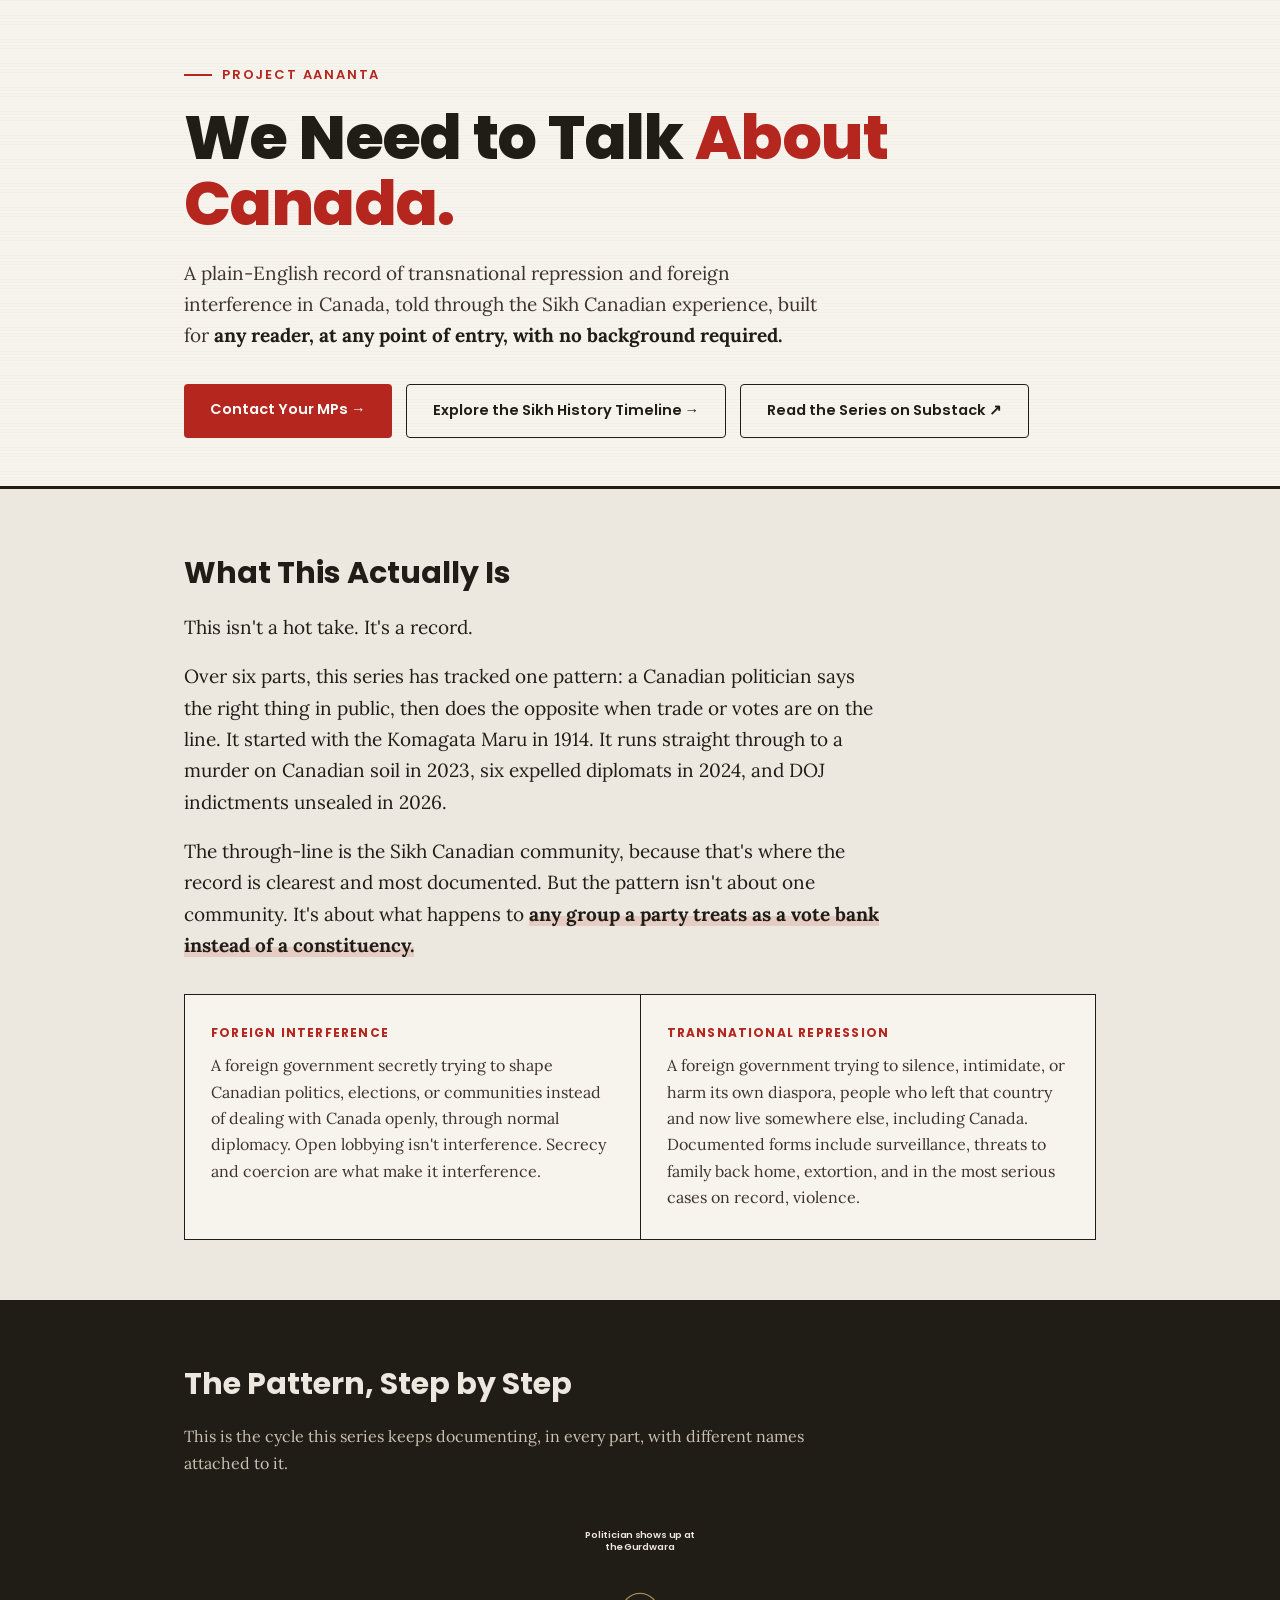
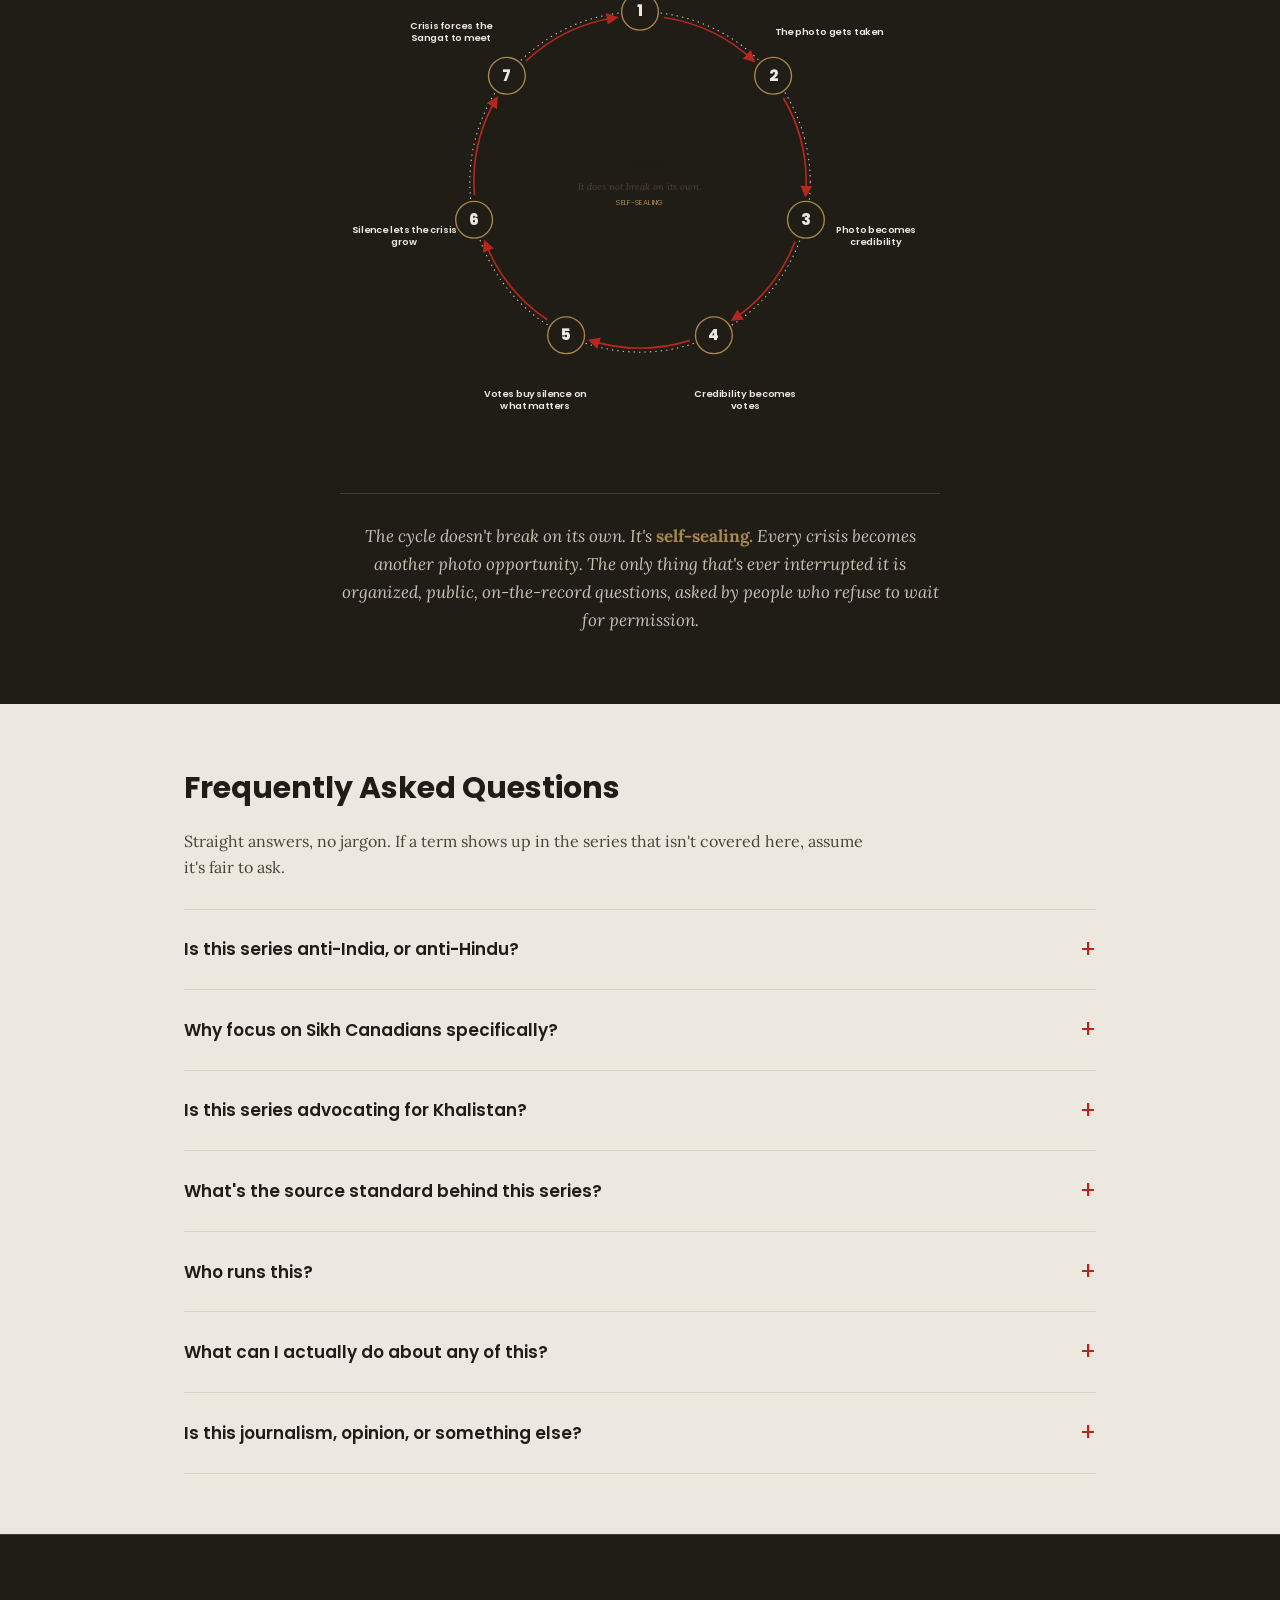
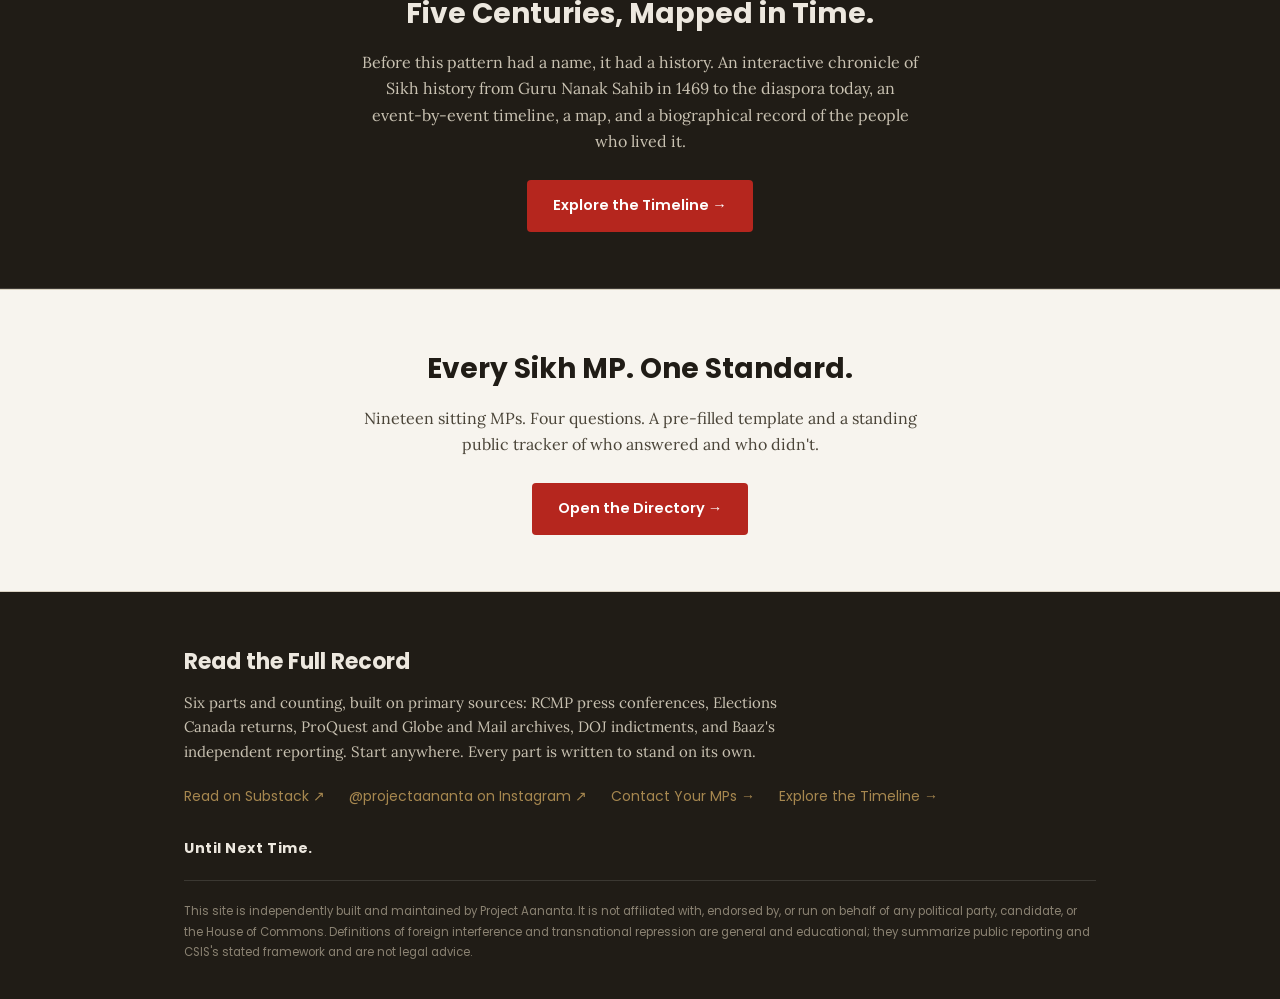
==== commit f2c063e4: "Link index.html to the new Sikh history timeline Add timeline.html links in three places: a masthead" ====
--- a/index.html
+++ b/index.html
@@ -245,6 +245,13 @@
     margin:0 auto 26px;
     color:#4a4438;
   }
+  .cta-band.dark{
+    background:var(--ink);
+    border-top-color:rgba(255,255,255,.14);
+    border-bottom-color:rgba(255,255,255,.14);
+  }
+  .cta-band.dark h2{color:var(--cream);}
+  .cta-band.dark p{color:#c9c2b2;}
 
   /* ---------- FOOTER ---------- */
   footer{
@@ -305,6 +312,7 @@
     <p class="dek">A plain-English record of transnational repression and foreign interference in Canada, told through the Sikh Canadian experience, built for <strong>any reader, at any point of entry, with no background required.</strong></p>
     <div class="cta-row">
       <a class="btn btn-primary" href="directory.html">Contact Your MPs &#8594;</a>
+      <a class="btn btn-ghost" href="timeline.html">Explore the Sikh History Timeline &#8594;</a>
       <a class="btn btn-ghost" href="https://projectaananta.substack.com/" target="_blank" rel="noopener">Read the Series on Substack &#8599;</a>
     </div>
   </div>
@@ -468,6 +476,14 @@
   </div>
 </section>
 
+<div class="cta-band dark">
+  <div class="wrap">
+    <h2>Five Centuries, Mapped in Time.</h2>
+    <p>Before this pattern had a name, it had a history. An interactive chronicle of Sikh history from Guru Nanak Sahib in 1469 to the diaspora today, an event-by-event timeline, a map, and a biographical record of the people who lived it.</p>
+    <a class="btn btn-primary" href="timeline.html">Explore the Timeline &#8594;</a>
+  </div>
+</div>
+
 <div class="cta-band">
   <div class="wrap">
     <h2>Every Sikh MP. One Standard.</h2>
@@ -484,6 +500,7 @@
       <a href="https://projectaananta.substack.com/" target="_blank" rel="noopener">Read on Substack &#8599;</a>
       <a href="https://instagram.com/projectaananta" target="_blank" rel="noopener">@projectaananta on Instagram &#8599;</a>
       <a href="directory.html">Contact Your MPs &#8594;</a>
+      <a href="timeline.html">Explore the Timeline &#8594;</a>
     </div>
     <div class="until-next-time">Until Next Time.</div>
     <div class="foot-sources">
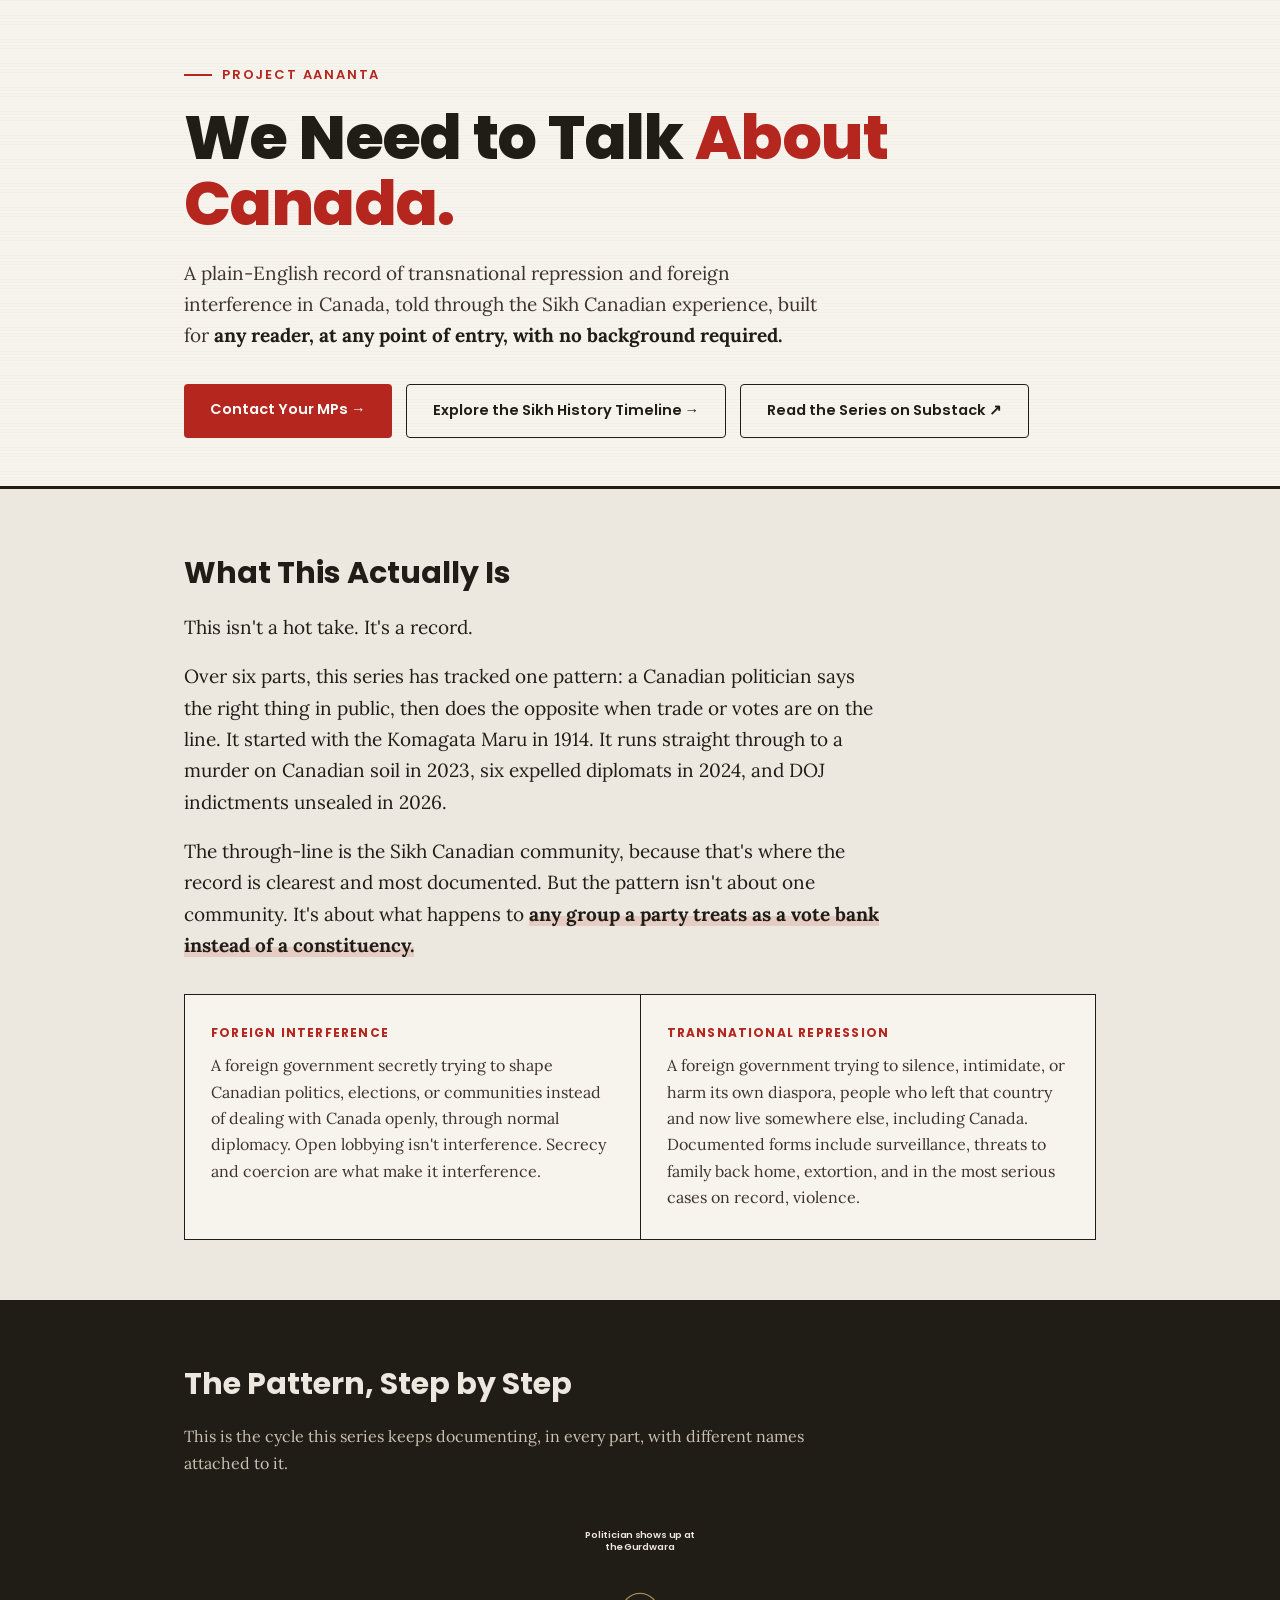
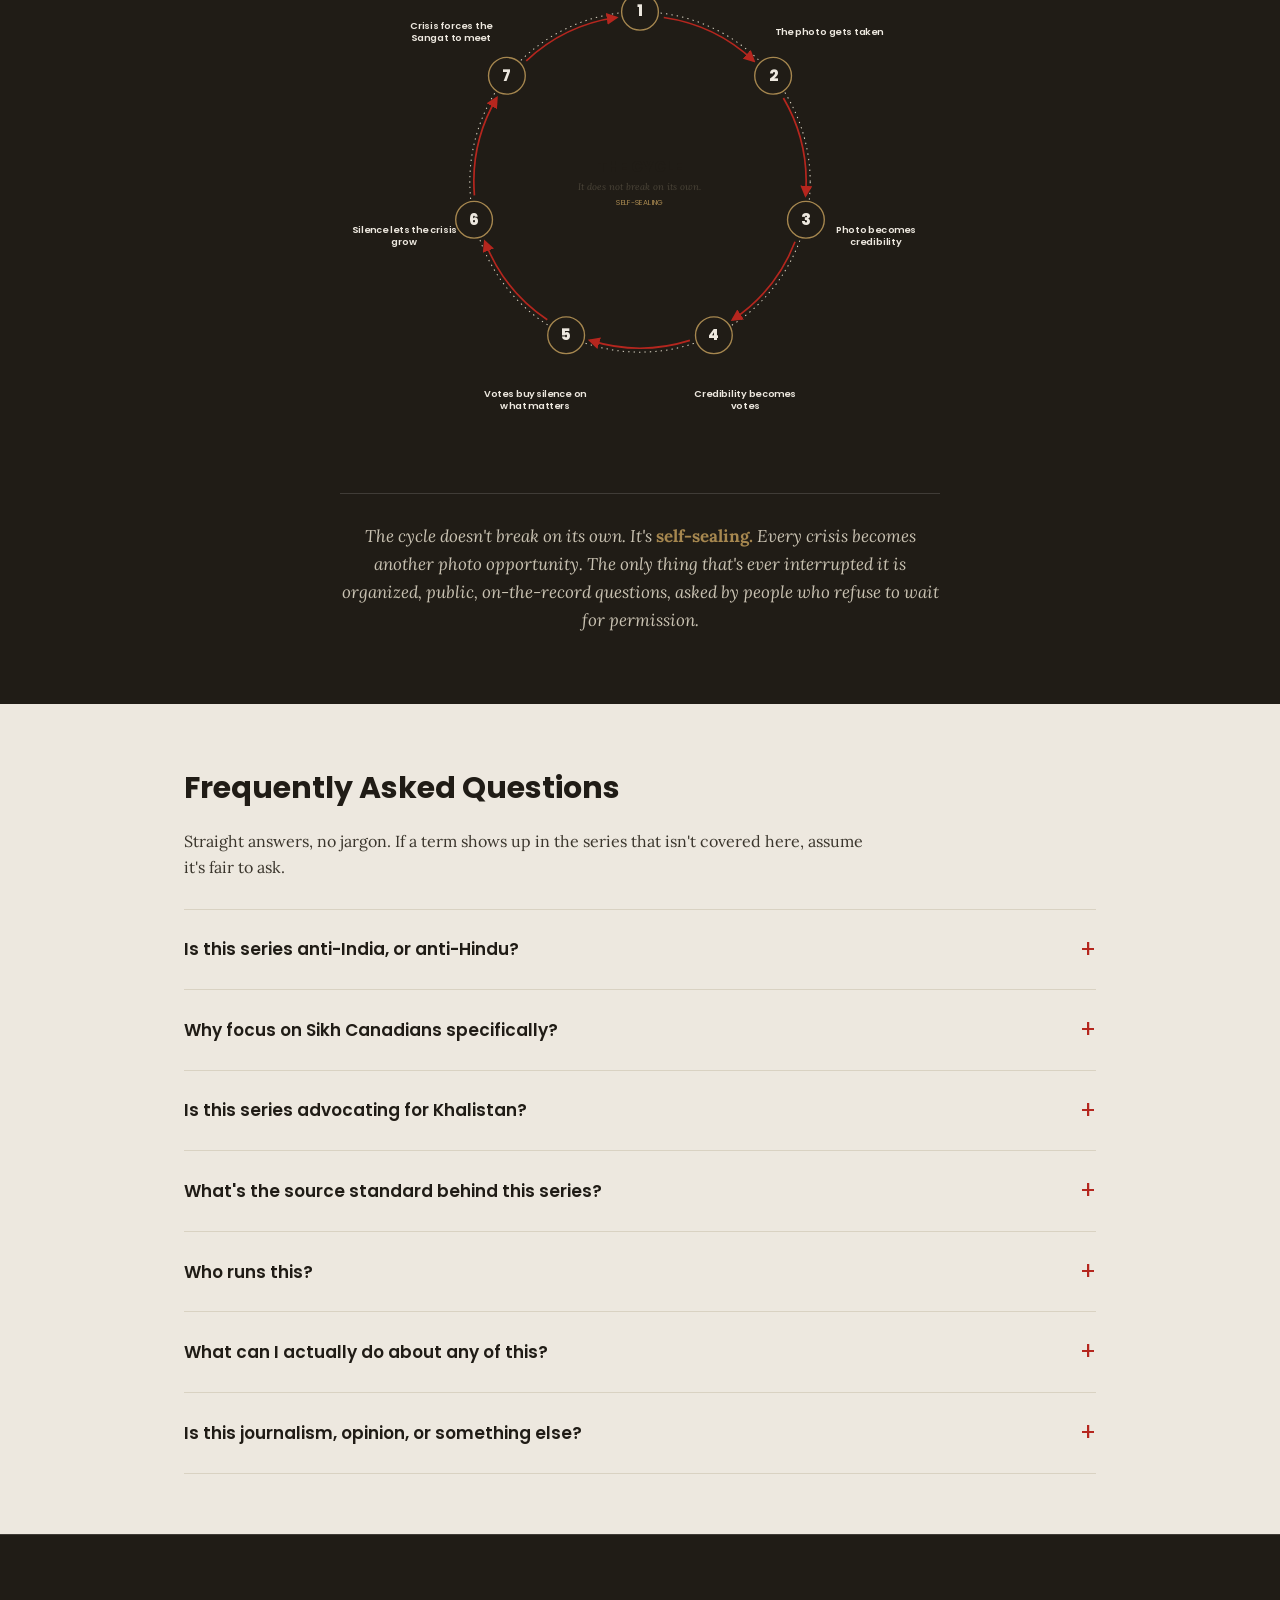
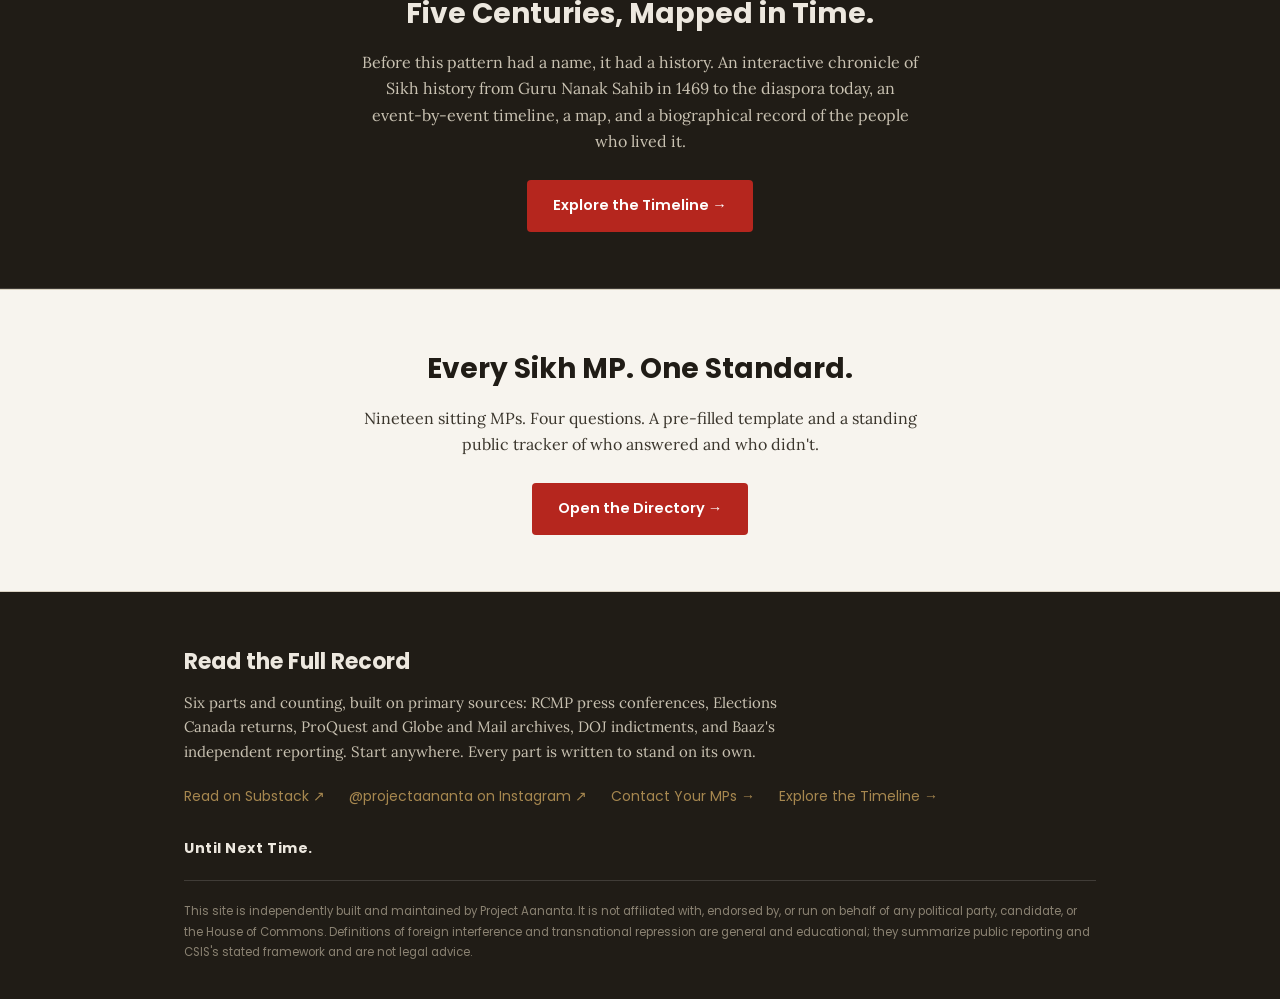
==== commit 904ee839: "Add shared CSS custom-property theming system with light/dark support Introduces theme.css with sema" ====
--- a/index.html
+++ b/index.html
@@ -8,37 +8,27 @@
 <link rel="preconnect" href="https://fonts.googleapis.com">
 <link rel="preconnect" href="https://fonts.gstatic.com" crossorigin>
 <link href="https://fonts.googleapis.com/css2?family=Poppins:wght@400;500;600;700;800&family=Lora:ital,wght@0,400;0,500;0,600;1,400&display=swap" rel="stylesheet">
+<link rel="stylesheet" href="theme.css">
 <style>
-  :root{
-    --cream:#EDE8DF;
-    --paper:#F7F4EE;
-    --ink:#201C16;
-    --red:#B5261E;
-    --red-deep:#8C1B15;
-    --brass:#A6874F;
-    --line:#D9D2C2;
-    --white:#FFFFFF;
-    --silent:#8C8474;
-  }
   *{box-sizing:border-box; margin:0; padding:0;}
   html{scroll-behavior:smooth;}
   body{
-    background:var(--cream);
-    color:var(--ink);
+    background:var(--color-bg);
+    color:var(--color-fg);
     font-family:'Lora', serif;
     line-height:1.65;
     -webkit-font-smoothing:antialiased;
   }
-  ::selection{background:var(--red); color:var(--white);}
+  ::selection{background:var(--color-accent); color:var(--color-on-accent);}
   a{color:inherit;}
   .wrap{max-width:960px; margin:0 auto; padding:0 24px;}
 
   /* ---------- MASTHEAD ---------- */
   header.masthead{
-    border-bottom:3px solid var(--ink);
+    border-bottom:3px solid var(--color-border-strong);
     background:
       repeating-linear-gradient(180deg, rgba(0,0,0,0.02) 0px, rgba(0,0,0,0.02) 1px, transparent 1px, transparent 3px),
-      var(--paper);
+      var(--color-bg-elevated);
     padding:64px 0 48px;
   }
   .eyebrow{
@@ -47,7 +37,7 @@
     font-size:13px;
     letter-spacing:.14em;
     text-transform:uppercase;
-    color:var(--red);
+    color:var(--color-accent);
     display:flex;
     align-items:center;
     gap:10px;
@@ -56,7 +46,7 @@
   .eyebrow::before{
     content:"";
     width:28px; height:2px;
-    background:var(--red);
+    background:var(--color-accent);
     display:inline-block;
   }
   h1.title{
@@ -70,16 +60,16 @@
   }
   h1.title em{
     font-style:normal;
-    color:var(--red);
+    color:var(--color-accent);
   }
   .dek{
     font-family:'Lora', serif;
     font-size:19px;
     max-width:640px;
-    color:#3a352c;
+    color:var(--color-fg-secondary);
     margin-bottom:32px;
   }
-  .dek strong{color:var(--ink);}
+  .dek strong{color:var(--color-fg);}
 
   .cta-row{
     display:flex; flex-wrap:wrap; gap:14px;
@@ -95,10 +85,10 @@
     display:inline-block;
     transition:.15s;
   }
-  .btn-primary{background:var(--red); color:var(--white);}
-  .btn-primary:hover{background:var(--red-deep);}
-  .btn-ghost{border:1.5px solid var(--ink); color:var(--ink);}
-  .btn-ghost:hover{background:var(--ink); color:var(--cream);}
+  .btn-primary{background:var(--color-accent); color:var(--color-on-accent);}
+  .btn-primary:hover{background:var(--color-accent-strong);}
+  .btn-ghost{border:1.5px solid var(--color-border-strong); color:var(--color-fg);}
+  .btn-ghost:hover{background:var(--color-surface-emphasis); color:var(--color-on-emphasis);}
 
   /* ---------- SECTION GENERIC ---------- */
   section{padding:60px 0;}
@@ -110,7 +100,7 @@
     margin-bottom:14px;
   }
   .section-sub{
-    color:#4a4438;
+    color:var(--color-fg-secondary);
     max-width:680px;
     margin-bottom:8px;
   }
@@ -120,7 +110,7 @@
   }
   .lede p{margin-bottom:18px;}
   .lede strong{
-    background:linear-gradient(transparent 60%, rgba(181,38,30,0.14) 60%);
+    background:linear-gradient(transparent 60%, var(--color-accent-glow) 60%);
   }
 
   /* ---------- DEFINITION CARDS ---------- */
@@ -128,12 +118,12 @@
     display:grid;
     grid-template-columns:1fr 1fr;
     gap:1px;
-    background:var(--ink);
-    border:1px solid var(--ink);
+    background:var(--color-border-strong);
+    border:1px solid var(--color-border-strong);
     margin-top:32px;
   }
   .def-card{
-    background:var(--paper);
+    background:var(--color-bg-elevated);
     padding:28px 26px;
   }
   .def-card .term{
@@ -142,18 +132,18 @@
     font-size:12px;
     letter-spacing:.1em;
     text-transform:uppercase;
-    color:var(--red);
+    color:var(--color-accent);
     margin-bottom:10px;
   }
-  .def-card p{font-size:16px; color:#3a352c;}
+  .def-card p{font-size:16px; color:var(--color-fg-secondary);}
 
   /* ---------- CYCLE ---------- */
   .cycle-section{
-    background:var(--ink);
+    background:var(--color-surface-emphasis);
     padding:60px 0 70px;
   }
-  .cycle-section .section-title, .cycle-section .section-sub{color:var(--cream);}
-  .cycle-section .section-sub{color:#c9c2b2;}
+  .cycle-section .section-title, .cycle-section .section-sub{color:var(--color-on-emphasis);}
+  .cycle-section .section-sub{color:var(--color-on-emphasis-secondary);}
   .cycle-wrap{
     max-width:640px;
     margin:20px auto 0;
@@ -164,7 +154,7 @@
     font-weight:600;
     font-size:14px;
     line-height:1.3;
-    color:var(--cream);
+    color:var(--color-on-emphasis);
     text-align:center;
     display:flex;
     align-items:center;
@@ -179,19 +169,19 @@
     font-family:'Lora', serif;
     font-style:italic;
     font-size:17px;
-    color:#c9c2b2;
-    border-top:1px solid rgba(255,255,255,.14);
+    color:var(--color-on-emphasis-secondary);
+    border-top:1px solid var(--color-border-on-emphasis);
     padding-top:28px;
   }
-  .cycle-punchline strong{color:var(--brass); font-style:normal;}
+  .cycle-punchline strong{color:var(--color-accent-2); font-style:normal;}
 
   /* ---------- FAQ ---------- */
   .faq-list{
     margin-top:28px;
-    border-top:1px solid var(--line);
+    border-top:1px solid var(--color-border);
   }
   details.faq-item{
-    border-bottom:1px solid var(--line);
+    border-bottom:1px solid var(--color-border);
     padding:20px 0;
   }
   details.faq-item summary{
@@ -211,7 +201,7 @@
     font-family:'Poppins', sans-serif;
     font-weight:400;
     font-size:24px;
-    color:var(--red);
+    color:var(--color-accent);
     flex-shrink:0;
     transition:transform .15s;
   }
@@ -221,16 +211,16 @@
   details.faq-item .faq-answer{
     margin-top:14px;
     font-size:16px;
-    color:#3a352c;
+    color:var(--color-fg-secondary);
     max-width:680px;
   }
   details.faq-item .faq-answer p + p{margin-top:12px;}
 
   /* ---------- CTA BAND ---------- */
   .cta-band{
-    background:var(--paper);
-    border-top:1px solid var(--line);
-    border-bottom:1px solid var(--line);
+    background:var(--color-bg-elevated);
+    border-top:1px solid var(--color-border);
+    border-bottom:1px solid var(--color-border);
     padding:56px 0;
     text-align:center;
   }
@@ -243,20 +233,20 @@
   .cta-band p{
     max-width:560px;
     margin:0 auto 26px;
-    color:#4a4438;
+    color:var(--color-fg-secondary);
   }
   .cta-band.dark{
-    background:var(--ink);
-    border-top-color:rgba(255,255,255,.14);
-    border-bottom-color:rgba(255,255,255,.14);
-  }
-  .cta-band.dark h2{color:var(--cream);}
-  .cta-band.dark p{color:#c9c2b2;}
+    background:var(--color-surface-emphasis);
+    border-top-color:var(--color-border-on-emphasis);
+    border-bottom-color:var(--color-border-on-emphasis);
+  }
+  .cta-band.dark h2{color:var(--color-on-emphasis);}
+  .cta-band.dark p{color:var(--color-on-emphasis-secondary);}
 
   /* ---------- FOOTER ---------- */
   footer{
-    background:var(--ink);
-    color:var(--cream);
+    background:var(--color-surface-emphasis);
+    color:var(--color-on-emphasis);
     padding:52px 0 36px;
   }
   footer .foot-title{
@@ -265,7 +255,7 @@
     font-size:22px;
     margin-bottom:10px;
   }
-  footer p{color:#c9c2b2; max-width:600px; margin-bottom:20px; font-size:15px;}
+  footer p{color:var(--color-on-emphasis-secondary); max-width:600px; margin-bottom:20px; font-size:15px;}
   footer .foot-links{
     display:flex; gap:24px; flex-wrap:wrap;
     font-family:'Poppins', sans-serif;
@@ -273,24 +263,24 @@
     margin-bottom:28px;
   }
   footer .foot-links a{
-    color:var(--brass);
+    color:var(--color-link);
     text-decoration:none;
     border-bottom:1px solid transparent;
   }
-  footer .foot-links a:hover{border-color:var(--brass);}
+  footer .foot-links a:hover{border-color:var(--color-link);}
   .until-next-time{
     font-family:'Poppins', sans-serif;
     font-weight:700;
     font-size:14px;
-    color:var(--cream);
+    color:var(--color-on-emphasis);
     letter-spacing:.04em;
     margin-top:8px;
   }
   .foot-sources{
     font-family:'Poppins', sans-serif;
     font-size:11.5px;
-    color:#8a8272;
-    border-top:1px solid rgba(255,255,255,.12);
+    color:var(--color-on-emphasis-muted);
+    border-top:1px solid var(--color-border-on-emphasis);
     padding-top:20px;
     margin-top:20px;
     line-height:1.8;
--- a/theme.css
+++ b/theme.css
@@ -0,0 +1,190 @@
+/* ==========================================================================
+   theme.css — shared design-token system for We Need to Talk About Canada
+   (index.html, directory.html, timeline.html)
+   ==========================================================================
+
+   WHAT THIS FILE IS
+   Every color used by any page lives here as a semantic CSS custom
+   property, named by ROLE ("--color-fg-muted") never by literal hue
+   ("--color-gray"). Component CSS in each page's own <style> block should
+   only ever reference these variables — it should contain no color literals
+   of its own (a few self-contained brand chips, like political-party tag
+   colors in directory.html, are an intentional exception; see the note at
+   the bottom of this file).
+
+   TOKEN LAYERS
+     1. Surfaces   --color-bg, --color-bg-elevated, --color-bg-elevated-strong
+                   plus the "emphasis surface" family (--color-surface-emphasis,
+                   --color-on-emphasis*, --color-border-on-emphasis) used for
+                   the dark banner/footer bands that sit inside an otherwise
+                   light page (or, in dark mode, the raised dark-chrome bands).
+     2. Text       --color-fg, --color-fg-secondary, --color-fg-muted
+     3. Borders    --color-border, --color-border-strong
+     4. Accent     --color-accent, --color-accent-strong, --color-accent-2,
+                   --color-on-accent, --color-on-accent-2, --color-accent-glow,
+                   --color-accent-dim, --color-link
+     5. Status     --color-status-silent, --color-status-acknowledged,
+                   --color-status-answered (directory.html's reply tracker)
+
+   HOW THEMING WORKS (no JS required for correct first paint)
+     - :root defines the LIGHT theme (the index.html / directory.html
+       "newspaper" look) as the default.
+     - A `@media (prefers-color-scheme: dark)` block overrides every token
+       with the DARK theme (the timeline.html "chronicle" look) whenever the
+       OS/browser prefers dark — this applies automatically, before any
+       script runs.
+     - `:not([data-theme="light"])` inside that media query lets a page (or a
+       future toggle button) force light mode even on a dark OS, by setting
+       `<html data-theme="light">`.
+     - A `[data-theme="dark"]` block gives the same dark override so a toggle
+       can force dark mode even on a light OS, by setting
+       `<html data-theme="dark">`.
+     - No toggle is wired up today — both attribute blocks are here so one
+       can be added later purely as progressive enhancement (flip
+       `documentElement.dataset.theme`), without ever touching this file's
+       token values or any page's component CSS.
+
+   HOW TO ADD A THIRD THEME (e.g. "sepia" or "high-contrast")
+     1. Pick an attribute value, e.g. `data-theme="sepia"`.
+     2. Add one more block at the bottom of this file:
+          [data-theme="sepia"] { --color-bg: ...; --color-fg: ...; ... }
+        reusing exactly the token names already declared under :root — do
+        NOT invent new names. Define every token listed above so the theme
+        is complete.
+     3. Nothing in index.html / directory.html / timeline.html needs to
+        change. Any element already changes color for free.
+   ========================================================================== */
+
+:root {
+  /* ---- 1. Surfaces (light / "newspaper") ---- */
+  --color-bg: #EDE8DF;
+  --color-bg-elevated: #F7F4EE;
+  --color-bg-elevated-strong: #FFFFFF;
+
+  --color-surface-emphasis: #201C16;
+  --color-on-emphasis: #EDE8DF;
+  --color-on-emphasis-secondary: #C9C2B2;
+  --color-on-emphasis-muted: #8A8272;
+  --color-border-on-emphasis: rgba(255, 255, 255, 0.14);
+
+  /* ---- 2. Text ---- */
+  --color-fg: #201C16;
+  --color-fg-secondary: #3A352C;
+  --color-fg-muted: #8C8474;
+
+  /* ---- 3. Borders ---- */
+  --color-border: #D9D2C2;
+  --color-border-strong: #201C16;
+
+  /* ---- 4. Accent ---- */
+  --color-accent: #B5261E;
+  --color-accent-strong: #8C1B15;
+  --color-accent-2: #A6874F;
+  --color-on-accent: #FFFFFF;
+  --color-on-accent-2: #FFFFFF;
+  --color-accent-glow: rgba(181, 38, 30, 0.14);
+  --color-accent-dim: rgba(181, 38, 30, 0.35);
+  --color-link: #A6874F;
+
+  /* ---- 5. Status (directory.html reply tracker) ---- */
+  --color-status-silent: #8C8474;
+  --color-status-acknowledged: #A6874F;
+  --color-status-answered: #3F6B4C;
+}
+
+/* Follow the OS/browser preference automatically, with zero JS, unless a
+   page or toggle has explicitly forced light mode via data-theme="light". */
+@media (prefers-color-scheme: dark) {
+  :root:not([data-theme="light"]) {
+    /* ---- 1. Surfaces (dark / "chronicle") ---- */
+    --color-bg: #06080C;
+    --color-bg-elevated: rgba(255, 255, 255, 0.035);
+    --color-bg-elevated-strong: rgba(255, 255, 255, 0.065);
+
+    --color-surface-emphasis: #12161F;
+    --color-on-emphasis: #EDEDE6;
+    --color-on-emphasis-secondary: #B8BCC2;
+    --color-on-emphasis-muted: #7E848C;
+    --color-border-on-emphasis: rgba(255, 255, 255, 0.14);
+
+    /* ---- 2. Text ---- */
+    --color-fg: #EDEDE6;
+    --color-fg-secondary: #B8BCC2;
+    --color-fg-muted: #7E848C;
+
+    /* ---- 3. Borders ---- */
+    --color-border: rgba(255, 255, 255, 0.07);
+    --color-border-strong: rgba(255, 255, 255, 0.15);
+
+    /* ---- 4. Accent ---- */
+    --color-accent: #E9A13B;
+    --color-accent-strong: #C6842B;
+    --color-accent-2: #C0392B;
+    --color-on-accent: #111111;
+    --color-on-accent-2: #FFFFFF;
+    --color-accent-glow: rgba(233, 161, 59, 0.12);
+    --color-accent-dim: rgba(233, 161, 59, 0.35);
+    --color-link: #E9A13B;
+
+    /* ---- 5. Status ---- */
+    --color-status-silent: #7E848C;
+    --color-status-acknowledged: #E9A13B;
+    --color-status-answered: #5B8F6B;
+  }
+}
+
+/* Explicit manual override: wins over the OS preference in either
+   direction. Add `data-theme="dark"` on <html> (e.g. from a toggle) to
+   force dark mode even when the OS prefers light. */
+[data-theme="dark"] {
+  /* ---- 1. Surfaces (dark / "chronicle") ---- */
+  --color-bg: #06080C;
+  --color-bg-elevated: rgba(255, 255, 255, 0.035);
+  --color-bg-elevated-strong: rgba(255, 255, 255, 0.065);
+
+  --color-surface-emphasis: #12161F;
+  --color-on-emphasis: #EDEDE6;
+  --color-on-emphasis-secondary: #B8BCC2;
+  --color-on-emphasis-muted: #7E848C;
+  --color-border-on-emphasis: rgba(255, 255, 255, 0.14);
+
+  /* ---- 2. Text ---- */
+  --color-fg: #EDEDE6;
+  --color-fg-secondary: #B8BCC2;
+  --color-fg-muted: #7E848C;
+
+  /* ---- 3. Borders ---- */
+  --color-border: rgba(255, 255, 255, 0.07);
+  --color-border-strong: rgba(255, 255, 255, 0.15);
+
+  /* ---- 4. Accent ---- */
+  --color-accent: #E9A13B;
+  --color-accent-strong: #C6842B;
+  --color-accent-2: #C0392B;
+  --color-on-accent: #111111;
+  --color-on-accent-2: #FFFFFF;
+  --color-accent-glow: rgba(233, 161, 59, 0.12);
+  --color-accent-dim: rgba(233, 161, 59, 0.35);
+  --color-link: #E9A13B;
+
+  /* ---- 5. Status ---- */
+  --color-status-silent: #7E848C;
+  --color-status-acknowledged: #E9A13B;
+  --color-status-answered: #5B8F6B;
+}
+
+/* `[data-theme="light"]` needs no rule of its own — :root above already
+   holds the light values, and it wins by default whenever prefers-color-
+   scheme:dark is not both active and unforced (see the media query above). */
+
+/* ==========================================================================
+   NOTE ON SCOPE: a few colors were intentionally left as literal hex values
+   in each page's component CSS rather than promoted to tokens here, because
+   they are self-contained (their own background+text pair, never placed
+   against a themed page background) and represent fixed real-world brand
+   identifiers rather than this site's own palette:
+     - directory.html's political party chips/borders (Liberal red #A2001D,
+       Conservative blue #1A4782, and their pale chip backgrounds).
+     - index.html's inline SVG "cycle" diagram, which is a static illustration
+       rather than themed UI chrome.
+   ========================================================================== */
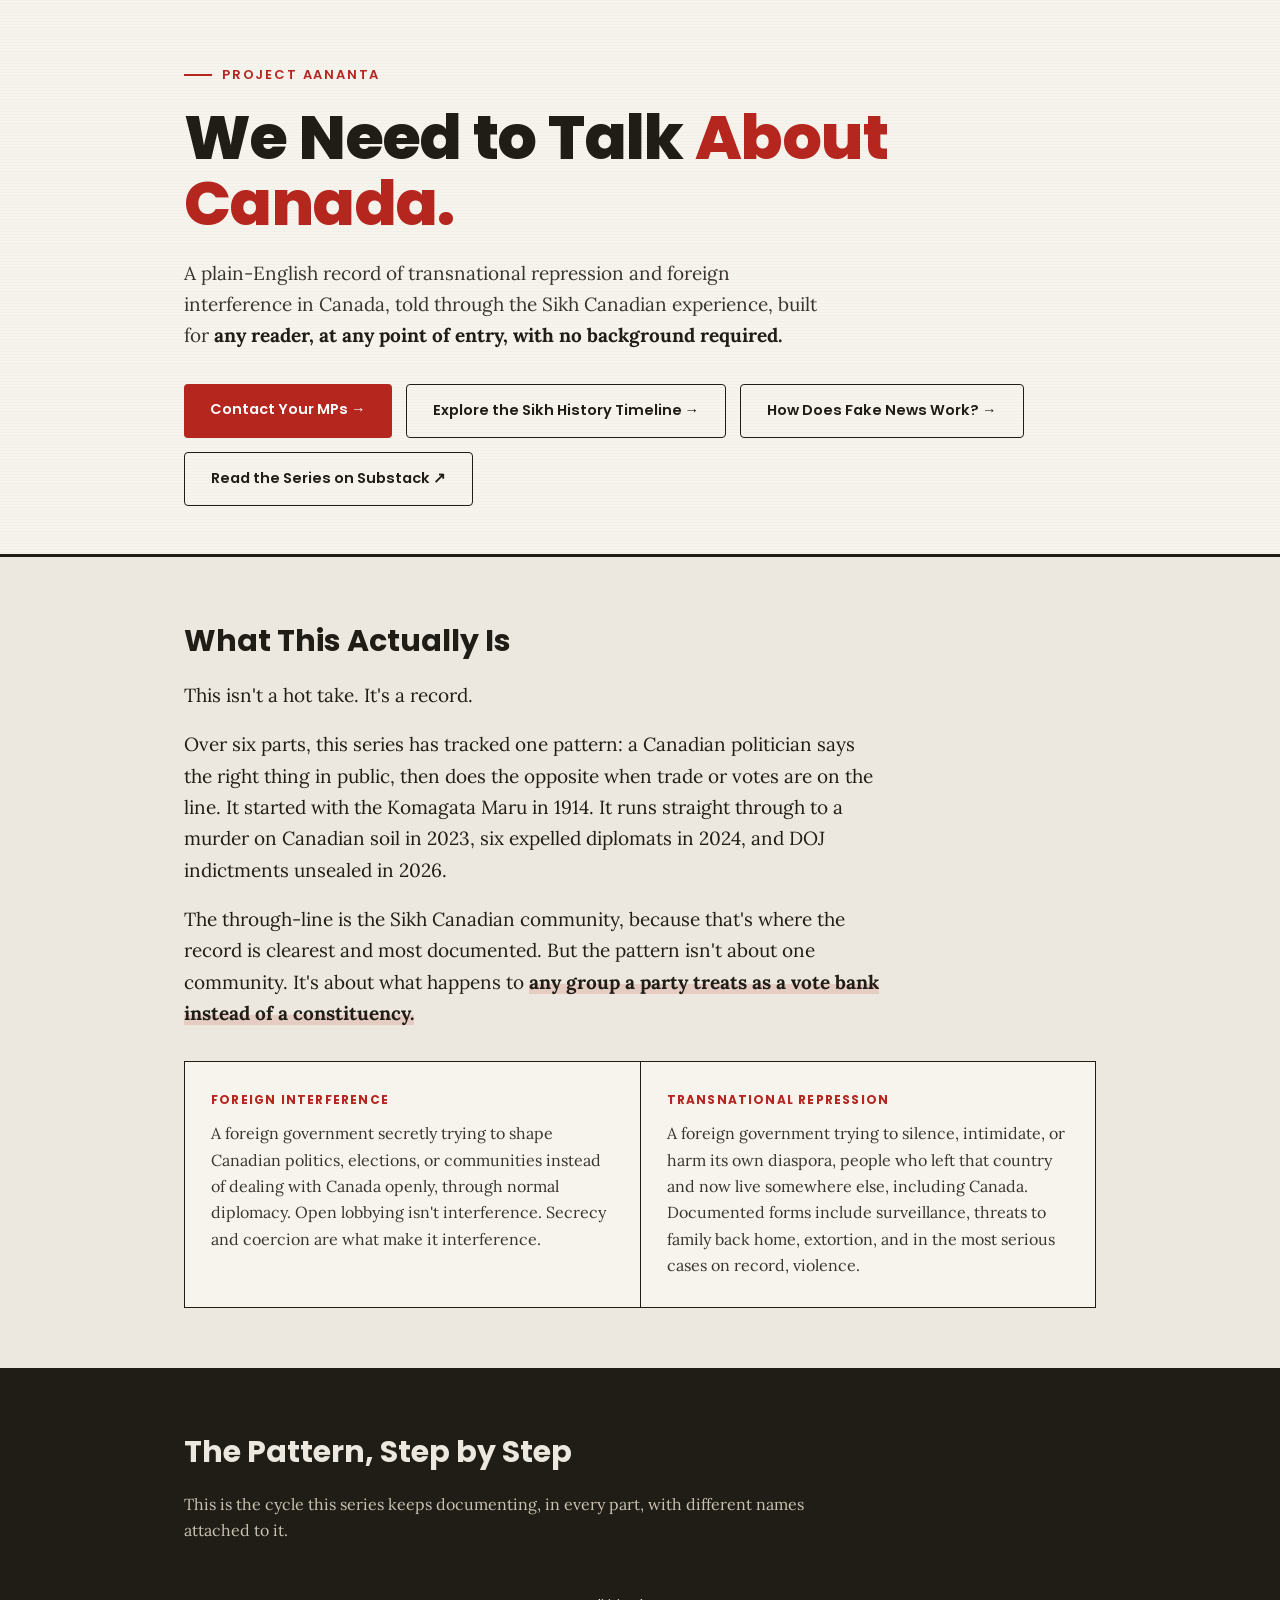
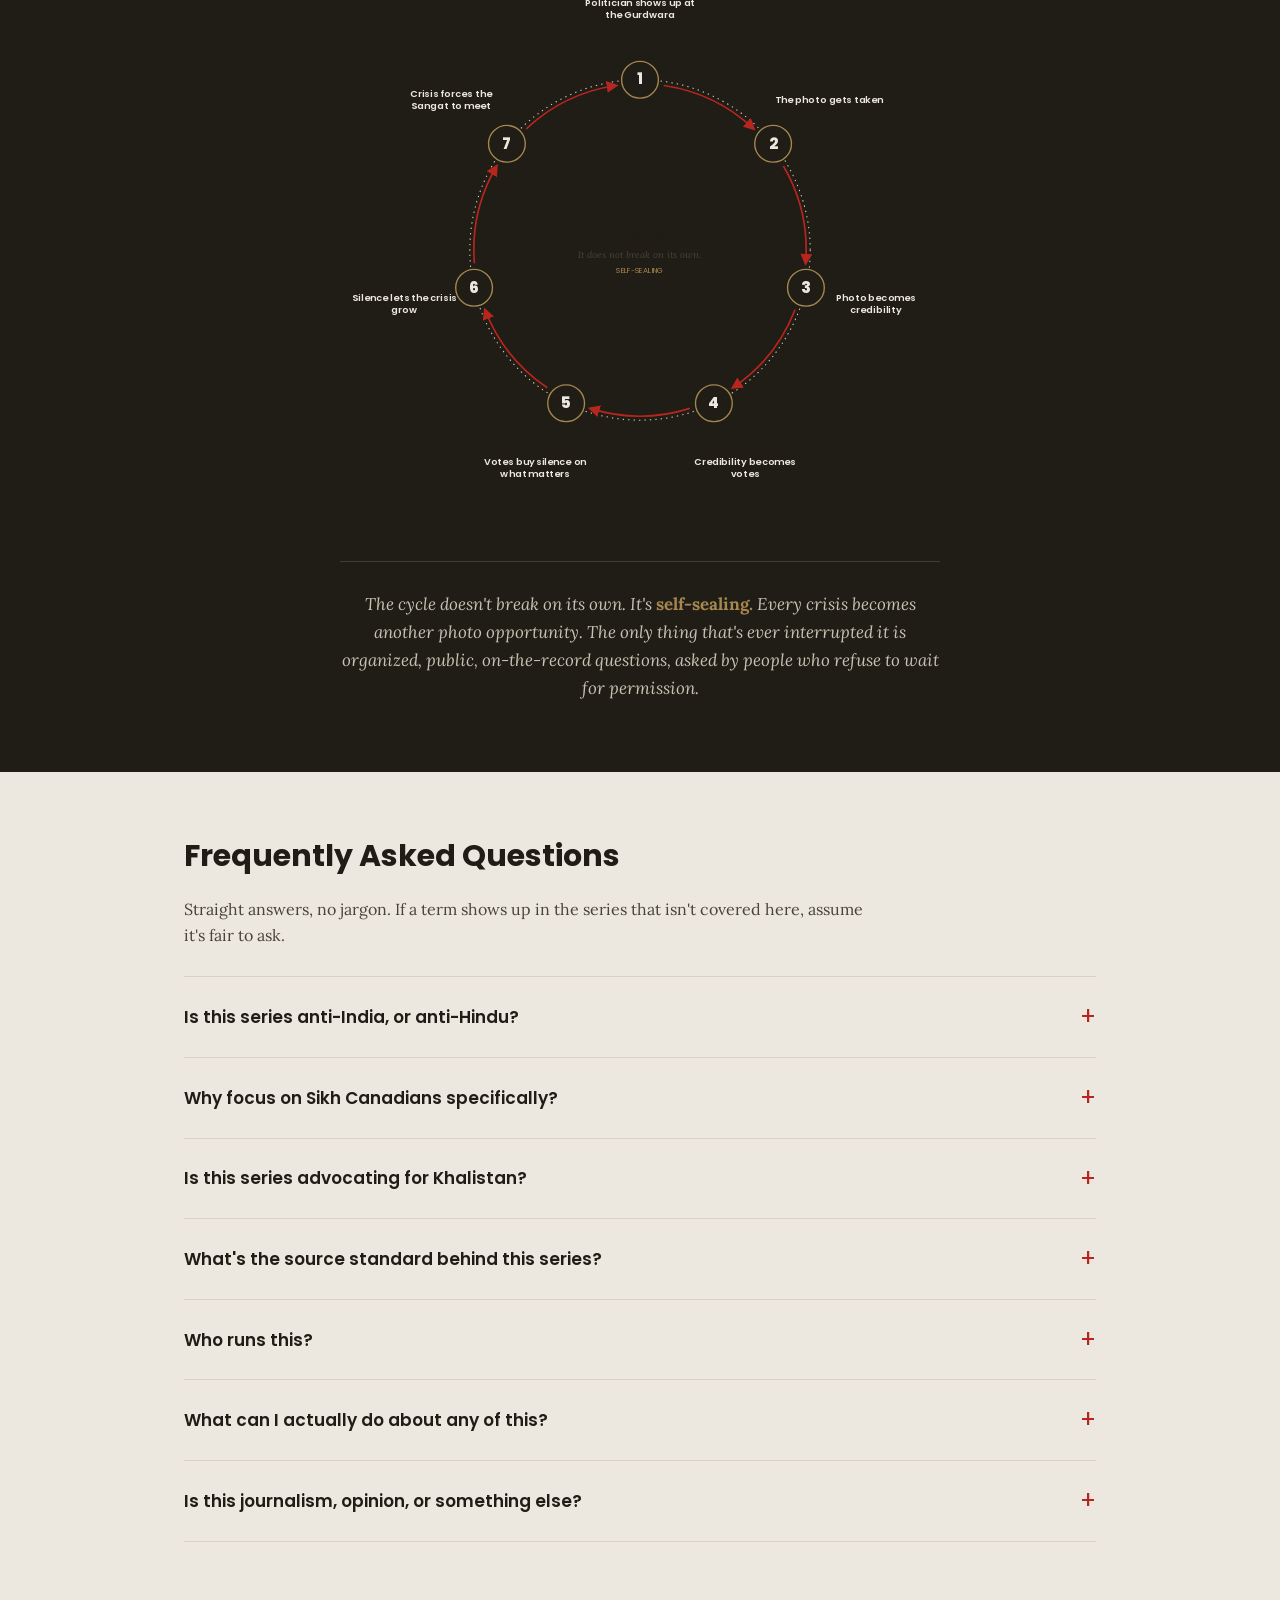
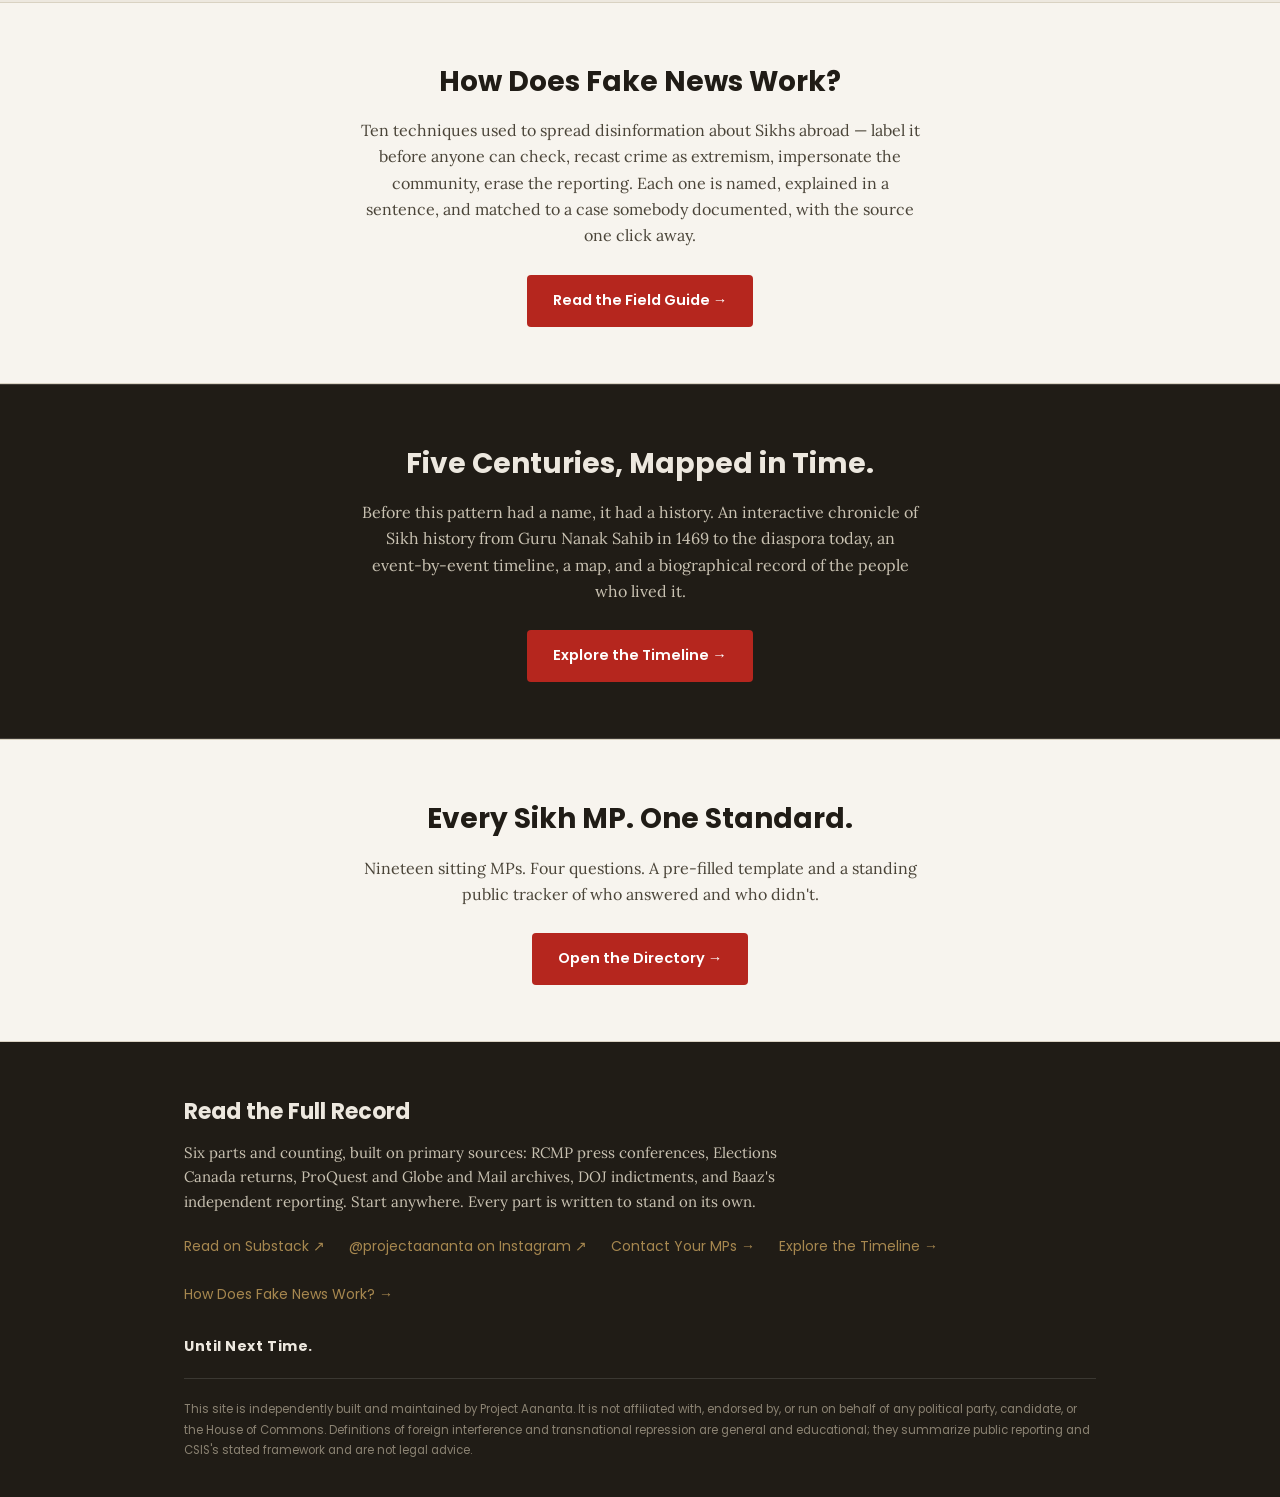
==== commit 53b9615d: "Move the playbook onto its own page: How Does Fake News Work? It was tab 06 of the chronicle, which " ====
--- a/index.html
+++ b/index.html
@@ -8,27 +8,37 @@
 <link rel="preconnect" href="https://fonts.googleapis.com">
 <link rel="preconnect" href="https://fonts.gstatic.com" crossorigin>
 <link href="https://fonts.googleapis.com/css2?family=Poppins:wght@400;500;600;700;800&family=Lora:ital,wght@0,400;0,500;0,600;1,400&display=swap" rel="stylesheet">
-<link rel="stylesheet" href="theme.css">
 <style>
+  :root{
+    --cream:#EDE8DF;
+    --paper:#F7F4EE;
+    --ink:#201C16;
+    --red:#B5261E;
+    --red-deep:#8C1B15;
+    --brass:#A6874F;
+    --line:#D9D2C2;
+    --white:#FFFFFF;
+    --silent:#8C8474;
+  }
   *{box-sizing:border-box; margin:0; padding:0;}
   html{scroll-behavior:smooth;}
   body{
-    background:var(--color-bg);
-    color:var(--color-fg);
+    background:var(--cream);
+    color:var(--ink);
     font-family:'Lora', serif;
     line-height:1.65;
     -webkit-font-smoothing:antialiased;
   }
-  ::selection{background:var(--color-accent); color:var(--color-on-accent);}
+  ::selection{background:var(--red); color:var(--white);}
   a{color:inherit;}
   .wrap{max-width:960px; margin:0 auto; padding:0 24px;}
 
   /* ---------- MASTHEAD ---------- */
   header.masthead{
-    border-bottom:3px solid var(--color-border-strong);
+    border-bottom:3px solid var(--ink);
     background:
       repeating-linear-gradient(180deg, rgba(0,0,0,0.02) 0px, rgba(0,0,0,0.02) 1px, transparent 1px, transparent 3px),
-      var(--color-bg-elevated);
+      var(--paper);
     padding:64px 0 48px;
   }
   .eyebrow{
@@ -37,7 +47,7 @@
     font-size:13px;
     letter-spacing:.14em;
     text-transform:uppercase;
-    color:var(--color-accent);
+    color:var(--red);
     display:flex;
     align-items:center;
     gap:10px;
@@ -46,7 +56,7 @@
   .eyebrow::before{
     content:"";
     width:28px; height:2px;
-    background:var(--color-accent);
+    background:var(--red);
     display:inline-block;
   }
   h1.title{
@@ -60,16 +70,16 @@
   }
   h1.title em{
     font-style:normal;
-    color:var(--color-accent);
+    color:var(--red);
   }
   .dek{
     font-family:'Lora', serif;
     font-size:19px;
     max-width:640px;
-    color:var(--color-fg-secondary);
+    color:#3a352c;
     margin-bottom:32px;
   }
-  .dek strong{color:var(--color-fg);}
+  .dek strong{color:var(--ink);}
 
   .cta-row{
     display:flex; flex-wrap:wrap; gap:14px;
@@ -85,10 +95,10 @@
     display:inline-block;
     transition:.15s;
   }
-  .btn-primary{background:var(--color-accent); color:var(--color-on-accent);}
-  .btn-primary:hover{background:var(--color-accent-strong);}
-  .btn-ghost{border:1.5px solid var(--color-border-strong); color:var(--color-fg);}
-  .btn-ghost:hover{background:var(--color-surface-emphasis); color:var(--color-on-emphasis);}
+  .btn-primary{background:var(--red); color:var(--white);}
+  .btn-primary:hover{background:var(--red-deep);}
+  .btn-ghost{border:1.5px solid var(--ink); color:var(--ink);}
+  .btn-ghost:hover{background:var(--ink); color:var(--cream);}
 
   /* ---------- SECTION GENERIC ---------- */
   section{padding:60px 0;}
@@ -100,7 +110,7 @@
     margin-bottom:14px;
   }
   .section-sub{
-    color:var(--color-fg-secondary);
+    color:#4a4438;
     max-width:680px;
     margin-bottom:8px;
   }
@@ -110,7 +120,7 @@
   }
   .lede p{margin-bottom:18px;}
   .lede strong{
-    background:linear-gradient(transparent 60%, var(--color-accent-glow) 60%);
+    background:linear-gradient(transparent 60%, rgba(181,38,30,0.14) 60%);
   }
 
   /* ---------- DEFINITION CARDS ---------- */
@@ -118,12 +128,12 @@
     display:grid;
     grid-template-columns:1fr 1fr;
     gap:1px;
-    background:var(--color-border-strong);
-    border:1px solid var(--color-border-strong);
+    background:var(--ink);
+    border:1px solid var(--ink);
     margin-top:32px;
   }
   .def-card{
-    background:var(--color-bg-elevated);
+    background:var(--paper);
     padding:28px 26px;
   }
   .def-card .term{
@@ -132,18 +142,18 @@
     font-size:12px;
     letter-spacing:.1em;
     text-transform:uppercase;
-    color:var(--color-accent);
+    color:var(--red);
     margin-bottom:10px;
   }
-  .def-card p{font-size:16px; color:var(--color-fg-secondary);}
+  .def-card p{font-size:16px; color:#3a352c;}
 
   /* ---------- CYCLE ---------- */
   .cycle-section{
-    background:var(--color-surface-emphasis);
+    background:var(--ink);
     padding:60px 0 70px;
   }
-  .cycle-section .section-title, .cycle-section .section-sub{color:var(--color-on-emphasis);}
-  .cycle-section .section-sub{color:var(--color-on-emphasis-secondary);}
+  .cycle-section .section-title, .cycle-section .section-sub{color:var(--cream);}
+  .cycle-section .section-sub{color:#c9c2b2;}
   .cycle-wrap{
     max-width:640px;
     margin:20px auto 0;
@@ -154,7 +164,7 @@
     font-weight:600;
     font-size:14px;
     line-height:1.3;
-    color:var(--color-on-emphasis);
+    color:var(--cream);
     text-align:center;
     display:flex;
     align-items:center;
@@ -169,19 +179,19 @@
     font-family:'Lora', serif;
     font-style:italic;
     font-size:17px;
-    color:var(--color-on-emphasis-secondary);
-    border-top:1px solid var(--color-border-on-emphasis);
+    color:#c9c2b2;
+    border-top:1px solid rgba(255,255,255,.14);
     padding-top:28px;
   }
-  .cycle-punchline strong{color:var(--color-accent-2); font-style:normal;}
+  .cycle-punchline strong{color:var(--brass); font-style:normal;}
 
   /* ---------- FAQ ---------- */
   .faq-list{
     margin-top:28px;
-    border-top:1px solid var(--color-border);
+    border-top:1px solid var(--line);
   }
   details.faq-item{
-    border-bottom:1px solid var(--color-border);
+    border-bottom:1px solid var(--line);
     padding:20px 0;
   }
   details.faq-item summary{
@@ -201,7 +211,7 @@
     font-family:'Poppins', sans-serif;
     font-weight:400;
     font-size:24px;
-    color:var(--color-accent);
+    color:var(--red);
     flex-shrink:0;
     transition:transform .15s;
   }
@@ -211,16 +221,16 @@
   details.faq-item .faq-answer{
     margin-top:14px;
     font-size:16px;
-    color:var(--color-fg-secondary);
+    color:#3a352c;
     max-width:680px;
   }
   details.faq-item .faq-answer p + p{margin-top:12px;}
 
   /* ---------- CTA BAND ---------- */
   .cta-band{
-    background:var(--color-bg-elevated);
-    border-top:1px solid var(--color-border);
-    border-bottom:1px solid var(--color-border);
+    background:var(--paper);
+    border-top:1px solid var(--line);
+    border-bottom:1px solid var(--line);
     padding:56px 0;
     text-align:center;
   }
@@ -233,20 +243,20 @@
   .cta-band p{
     max-width:560px;
     margin:0 auto 26px;
-    color:var(--color-fg-secondary);
+    color:#4a4438;
   }
   .cta-band.dark{
-    background:var(--color-surface-emphasis);
-    border-top-color:var(--color-border-on-emphasis);
-    border-bottom-color:var(--color-border-on-emphasis);
-  }
-  .cta-band.dark h2{color:var(--color-on-emphasis);}
-  .cta-band.dark p{color:var(--color-on-emphasis-secondary);}
+    background:var(--ink);
+    border-top-color:rgba(255,255,255,.14);
+    border-bottom-color:rgba(255,255,255,.14);
+  }
+  .cta-band.dark h2{color:var(--cream);}
+  .cta-band.dark p{color:#c9c2b2;}
 
   /* ---------- FOOTER ---------- */
   footer{
-    background:var(--color-surface-emphasis);
-    color:var(--color-on-emphasis);
+    background:var(--ink);
+    color:var(--cream);
     padding:52px 0 36px;
   }
   footer .foot-title{
@@ -255,7 +265,7 @@
     font-size:22px;
     margin-bottom:10px;
   }
-  footer p{color:var(--color-on-emphasis-secondary); max-width:600px; margin-bottom:20px; font-size:15px;}
+  footer p{color:#c9c2b2; max-width:600px; margin-bottom:20px; font-size:15px;}
   footer .foot-links{
     display:flex; gap:24px; flex-wrap:wrap;
     font-family:'Poppins', sans-serif;
@@ -263,24 +273,24 @@
     margin-bottom:28px;
   }
   footer .foot-links a{
-    color:var(--color-link);
+    color:var(--brass);
     text-decoration:none;
     border-bottom:1px solid transparent;
   }
-  footer .foot-links a:hover{border-color:var(--color-link);}
+  footer .foot-links a:hover{border-color:var(--brass);}
   .until-next-time{
     font-family:'Poppins', sans-serif;
     font-weight:700;
     font-size:14px;
-    color:var(--color-on-emphasis);
+    color:var(--cream);
     letter-spacing:.04em;
     margin-top:8px;
   }
   .foot-sources{
     font-family:'Poppins', sans-serif;
     font-size:11.5px;
-    color:var(--color-on-emphasis-muted);
-    border-top:1px solid var(--color-border-on-emphasis);
+    color:#8a8272;
+    border-top:1px solid rgba(255,255,255,.12);
     padding-top:20px;
     margin-top:20px;
     line-height:1.8;
@@ -303,6 +313,7 @@
     <div class="cta-row">
       <a class="btn btn-primary" href="directory.html">Contact Your MPs &#8594;</a>
       <a class="btn btn-ghost" href="timeline.html">Explore the Sikh History Timeline &#8594;</a>
+      <a class="btn btn-ghost" href="fake-news.html">How Does Fake News Work? &#8594;</a>
       <a class="btn btn-ghost" href="https://projectaananta.substack.com/" target="_blank" rel="noopener">Read the Series on Substack &#8599;</a>
     </div>
   </div>
@@ -466,6 +477,14 @@
   </div>
 </section>
 
+<div class="cta-band">
+  <div class="wrap">
+    <h2>How Does Fake News Work?</h2>
+    <p>Ten techniques used to spread disinformation about Sikhs abroad &mdash; label it before anyone can check, recast crime as extremism, impersonate the community, erase the reporting. Each one is named, explained in a sentence, and matched to a case somebody documented, with the source one click away.</p>
+    <a class="btn btn-primary" href="fake-news.html">Read the Field Guide &#8594;</a>
+  </div>
+</div>
+
 <div class="cta-band dark">
   <div class="wrap">
     <h2>Five Centuries, Mapped in Time.</h2>
@@ -491,6 +510,7 @@
       <a href="https://instagram.com/projectaananta" target="_blank" rel="noopener">@projectaananta on Instagram &#8599;</a>
       <a href="directory.html">Contact Your MPs &#8594;</a>
       <a href="timeline.html">Explore the Timeline &#8594;</a>
+      <a href="fake-news.html">How Does Fake News Work? &#8594;</a>
     </div>
     <div class="until-next-time">Until Next Time.</div>
     <div class="foot-sources">
